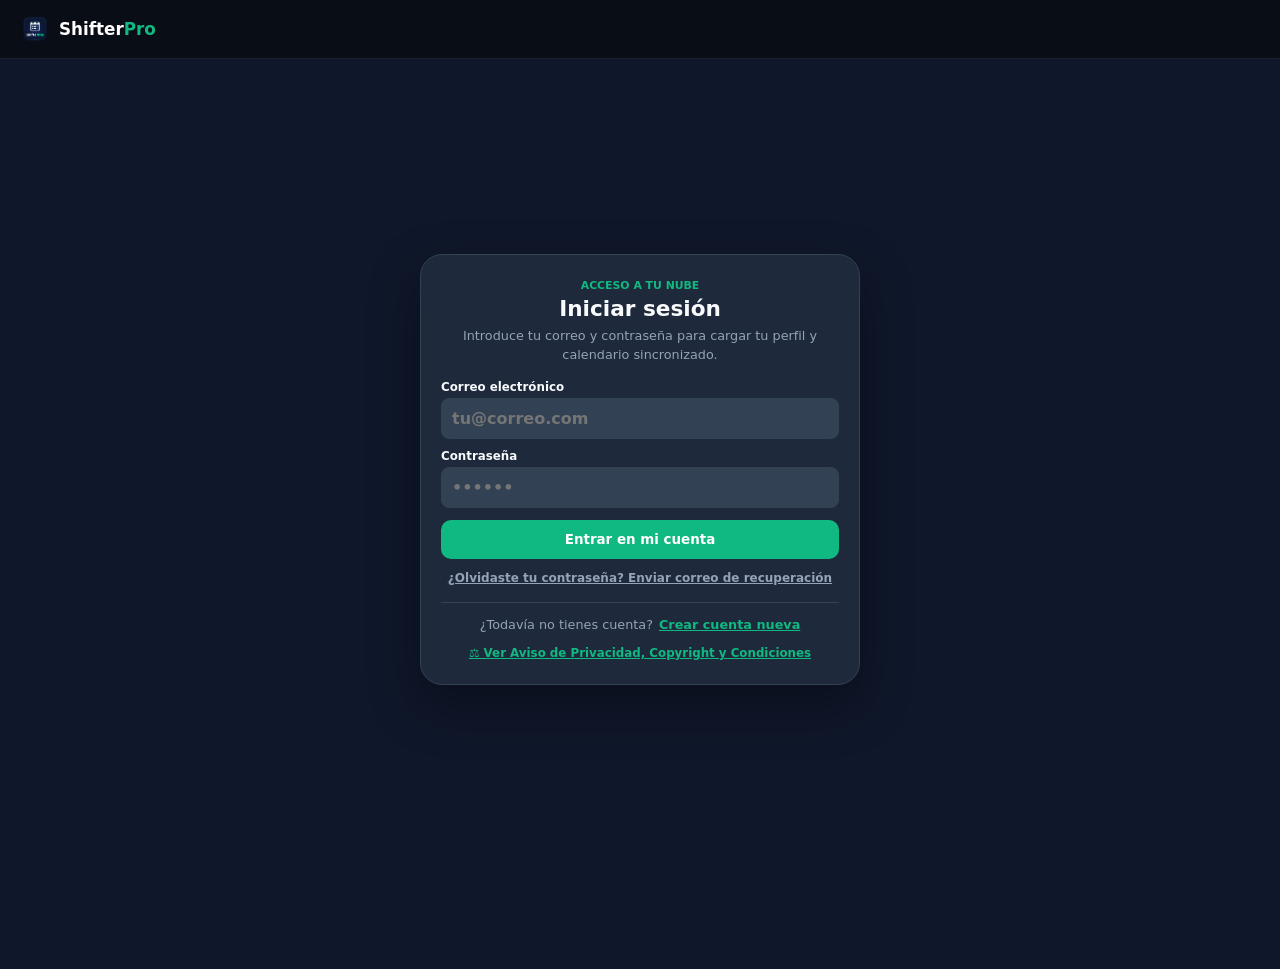
==== index.html @ 01f77bda "feat: login obligatorio al entrar a la app, modal y pagina de Aviso Legal, Privacidad, Copyright y C" ====
<!DOCTYPE html>
<html lang="es" data-theme="dark">
<head>
    <meta charset="UTF-8">
    <meta name="viewport" content="width=device-width, initial-scale=1.0, maximum-scale=1.0, user-scalable=no, viewport-fit=cover">
    <meta name="apple-mobile-web-app-capable" content="yes">
    <meta name="apple-mobile-web-app-status-bar-style" content="black-translucent">
    <meta name="apple-mobile-web-app-title" content="ShifterPro">
    <title>ShifterPro</title>
    <link rel="icon" type="image/png" href="icono.png?v=1">
    <link rel="apple-touch-icon" href="icono.png?v=1">
    <link rel="stylesheet" href="styles.css?v=35">
</head>
<body>
    <div class="app">
        <!-- CABECERA LIMPIA: SOLO MODO OSCURO Y REGISTRO / PERFIL -->
        <header class="header">
            <div class="header__top">
                <div class="header__brand">
                    <img src="icono.png" alt="ShifterPro" style="width: 34px; height: 34px; border-radius: 9px; object-fit: cover;">
                    <h1 class="header__title">Shifter<span class="brand-pro">Pro</span></h1>
                </div>

                <div class="header__actions">
                    <button type="button" id="btnOpenSettings" class="icon-btn" title="Ajustes de módulos (Flo, Gym...)">
                        <svg width="17" height="17" viewBox="0 0 24 24" fill="none" stroke="currentColor" stroke-width="2.2" stroke-linecap="round" stroke-linejoin="round">
                            <circle cx="12" cy="12" r="3"></circle>
                            <path d="M19.4 15a1.65 1.65 0 0 0 .33 1.82l.06.06a2 2 0 0 1 0 2.83 2 2 0 0 1-2.83 0l-.06-.06a1.65 1.65 0 0 0-1.82-.33 1.65 1.65 0 0 0-1 1.51V21a2 2 0 0 1-2 2 2 2 0 0 1-2-2v-.09A1.65 1.65 0 0 0 9 19.4a1.65 1.65 0 0 0-1.82.33l-.06.06a2 2 0 0 1-2.83 0 2 2 0 0 1 0-2.83l.06-.06a1.65 1.65 0 0 0 .33-1.82 1.65 1.65 0 0 0-1.51-1H3a2 2 0 0 1-2-2 2 2 0 0 1 2-2h.09A1.65 1.65 0 0 0 4.6 9a1.65 1.65 0 0 0-.33-1.82l-.06-.06a2 2 0 0 1 0-2.83 2 2 0 0 1 2.83 0l.06.06a1.65 1.65 0 0 0 1.82.33H9a1.65 1.65 0 0 0 1-1.51V3a2 2 0 0 1 2-2 2 2 0 0 1 2 2v.09a1.65 1.65 0 0 0 1 1.51 1.65 1.65 0 0 0 1.82-.33l.06-.06a2 2 0 0 1 2.83 0 2 2 0 0 1 0 2.83l-.06.06a1.65 1.65 0 0 0-.33 1.82V9a1.65 1.65 0 0 0 1.51 1H21a2 2 0 0 1 2 2 2 2 0 0 1-2 2h-.09a1.65 1.65 0 0 0-1.51 1z"></path>
                        </svg>
                    </button>

                    <button type="button" id="btnThemeToggle" class="icon-btn" title="Cambiar tema claro/oscuro">
                        <svg id="iconMoon" width="17" height="17" viewBox="0 0 24 24" fill="none" stroke="currentColor" stroke-width="2.2" stroke-linecap="round" stroke-linejoin="round">
                            <path d="M21 12.79A9 9 0 1 1 11.21 3 7 7 0 0 0 21 12.79z"></path>
                        </svg>
                        <svg id="iconSun" width="17" height="17" viewBox="0 0 24 24" fill="none" stroke="currentColor" stroke-width="2.2" stroke-linecap="round" stroke-linejoin="round" style="display:none;">
                            <circle cx="12" cy="12" r="5"></circle>
                            <line x1="12" y1="1" x2="12" y2="3"></line>
                            <line x1="12" y1="21" x2="12" y2="23"></line>
                            <line x1="4.22" y1="4.22" x2="5.64" y2="5.64"></line>
                            <line x1="18.36" y1="18.36" x2="19.78" y2="19.78"></line>
                            <line x1="1" y1="12" x2="3" y2="12"></line>
                            <line x1="21" y1="12" x2="23" y2="12"></line>
                            <line x1="4.22" y1="19.78" x2="5.64" y2="18.36"></line>
                            <line x1="18.36" y1="5.64" x2="19.78" y2="4.22"></line>
                        </svg>
                    </button>

                    <button type="button" id="btnAuthAccount" class="header-auth-btn" title="Registrarse o ver perfil">
                        <img id="headerUserAvatar" class="header-auth-btn__avatar" src="" alt="Avatar" style="display:none;">
                        <svg id="headerUserIcon" width="16" height="16" viewBox="0 0 24 24" fill="none" stroke="currentColor" stroke-width="2.2" stroke-linecap="round" stroke-linejoin="round">
                            <path d="M20 21v-2a4 4 0 0 0-4-4H8a4 4 0 0 0-4 4v2"></path>
                            <circle cx="12" cy="7" r="4"></circle>
                        </svg>
                        <span id="headerAuthLabel" class="header-auth-btn__label">Registrarse</span>
                        <span id="cloudStatusDot" class="cloud-dot"></span>
                    </button>
                </div>
            </div>

            <div id="tomorrowBanner" class="tomorrow-banner">
                <span>Mañana sin turno ni alarma programada</span>
            </div>
        </header>

        <!-- SELECTOR DE MES -->
        <div class="month-bar">
            <button type="button" id="btnPrevMonth" class="month-bar__arrow" aria-label="Mes anterior">
                <svg width="18" height="18" viewBox="0 0 24 24" fill="none" stroke="currentColor" stroke-width="2.4" stroke-linecap="round" stroke-linejoin="round">
                    <polyline points="15 18 9 12 15 6"></polyline>
                </svg>
            </button>
            <h2 id="currentMonthLabel" class="month-bar__title">NOVIEMBRE 2026</h2>
            <button type="button" id="btnNextMonth" class="month-bar__arrow" aria-label="Mes siguiente">
                <svg width="18" height="18" viewBox="0 0 24 24" fill="none" stroke="currentColor" stroke-width="2.4" stroke-linecap="round" stroke-linejoin="round">
                    <polyline points="9 18 15 12 9 6"></polyline>
                </svg>
            </button>
            <button type="button" id="btnTodayMonth" class="btn btn--sm btn--outline month-today-btn">Hoy</button>
        </div>

        <!-- VISTA 1: CALENDARIO MEJORADO -->
        <main id="calendarView" class="view view--active">
            <!-- Barra de Resumen Rápido del Mes y Vacaciones -->
            <div class="cal-summary-strip">
                <div class="cal-summary-pill">
                    <span class="cal-summary-pill__lbl">Trabajados</span>
                    <strong id="calSumDays" class="cal-summary-pill__val">0 d</strong>
                </div>
                <div class="cal-summary-pill">
                    <span class="cal-summary-pill__lbl">Horas mes</span>
                    <strong id="calSumHours" class="cal-summary-pill__val">0 h</strong>
                </div>
                <div class="cal-summary-pill" id="calSumGymPill">
                    <span class="cal-summary-pill__lbl">Gym mes</span>
                    <strong id="calSumGym" class="cal-summary-pill__val">0</strong>
                </div>
                <div class="cal-summary-pill cal-summary-pill--vac">
                    <span class="cal-summary-pill__lbl">Vacaciones</span>
                    <strong id="calSumVacations" class="cal-summary-pill__val">30 disp.</strong>
                </div>
            </div>

            <!-- Barra de herramientas del calendario: Filtros + Modo Selección Múltiple -->
            <div class="cal-toolbar">
                <div class="cal-filters-bar" id="calendarFilterPills">
                    <button type="button" class="task-pill-btn task-pill-btn--active" data-cal-filter="ALL">Todos</button>
                    <button type="button" class="task-pill-btn" data-cal-filter="WORK">Trabajo</button>
                    <button type="button" class="task-pill-btn" data-cal-filter="GYM">Gym</button>
                    <button type="button" class="task-pill-btn" data-cal-filter="NOTES">Notas</button>
                </div>
                <button type="button" id="btnToggleBatchMode" class="btn-batch-mode" title="Seleccionar varios días para crear o borrar turnos">
                    <svg width="14" height="14" viewBox="0 0 24 24" fill="none" stroke="currentColor" stroke-width="2.3" stroke-linecap="round" stroke-linejoin="round">
                        <polyline points="9 11 12 14 22 4"></polyline>
                        <path d="M21 12v7a2 2 0 0 1-2 2H5a2 2 0 0 1-2-2V5a2 2 0 0 1 2-2h11"></path>
                    </svg>
                    <span>Seleccionar varios</span>
                </button>
            </div>

            <!-- PANEL DE EDICIÓN MÚLTIPLE (SELECCIONAR VARIOS DÍAS) -->
            <div id="batchPanel" class="batch-panel" style="display:none;">
                <div class="batch-panel__top">
                    <div class="batch-panel__status">
                        <span class="batch-panel__icon">👆</span>
                        <div>
                            <strong class="batch-panel__title">Modo Selección Múltiple</strong>
                            <p class="batch-panel__hint">Toca las casillas que quieras para editarlas juntas</p>
                        </div>
                    </div>
                    <button type="button" id="btnCloseBatchMode" class="btn btn--sm btn--outline batch-panel__exit-btn">
                        ✕ Salir
                    </button>
                </div>

                <!-- Barra de selección rápida y contador -->
                <div class="batch-panel__selection-bar">
                    <div class="batch-counter-box">
                        <span id="batchCountBadge" class="batch-counter-badge">0</span>
                        <span>días seleccionados</span>
                    </div>
                    <div class="batch-quick-picks">
                        <button type="button" id="btnBatchSelectAllMonth" class="batch-quick-btn">Todo el mes</button>
                        <button type="button" id="btnBatchSelectWorkdays" class="batch-quick-btn">Lun a Vie</button>
                        <button type="button" id="btnBatchClearSelection" class="batch-quick-btn batch-quick-btn--warn">Deseleccionar</button>
                    </div>
                </div>

                <!-- Acciones masivas -->
                <div class="batch-actions-card">
                    <!-- 1. Asignar turno -->
                    <div class="batch-action-section">
                        <span class="batch-section-lbl">✨ Asignar turno a los días seleccionados:</span>
                        <div id="batchShiftButtons" class="batch-shifts-grid"></div>
                    </div>

                    <!-- 2. Borrar turnos -->
                    <div class="batch-action-section" style="margin-top:10px; padding-top:8px; border-top:1px dashed var(--border-color);">
                        <div class="batch-delete-row">
                            <div>
                                <span class="batch-section-lbl" style="color:#ef4444; margin-bottom:2px;">🗑️ Vaciar / Borrar días:</span>
                                <small style="color:var(--text-secondary); font-size:0.72rem;">Elimina los turnos de todos los días marcados</small>
                            </div>
                            <button type="button" id="btnBatchDeleteShifts" class="btn btn--sm btn--danger">
                                Borrar seleccionados
                            </button>
                        </div>
                    </div>
                </div>
            </div>

            <div class="calendar-layout">
                <div class="calendar-layout__main">
                    <div class="calendar__weekdays">
                        <span>LUN</span><span>MAR</span><span>MIÉ</span><span>JUE</span><span>VIE</span><span>SÁB</span><span>DOM</span>
                    </div>
                    <div id="calendarGrid" class="calendar__grid"></div>
                    <p class="helper-hint">Toca cualquier casilla para configurar turno, entreno, nota o alarma.</p>
                </div>

                <!-- Agenda Próximos 7 Días -->
                <aside class="upcoming-card">
                    <div class="upcoming-card__header">
                        <h3 class="upcoming-card__title">Próximos 7 días</h3>
                        <span class="size-badge">Agenda rápida</span>
                    </div>
                    <div id="upcomingWeekList" class="upcoming-list"></div>
                </aside>
            </div>
        </main>

        <!-- VISTA 2: MI CAJA + GANANCIAS -->
        <section id="walletView" class="view">
            <div class="panel-card">
                <div class="panel-card__header" style="margin-bottom: 8px;">
                    <div>
                        <h3 class="panel-card__title">Finanzas</h3>
                        <p class="panel-card__desc">Control de saldo, nómina, hucha y deudas</p>
                    </div>
                </div>

                <div class="debt-tabs" style="margin-bottom: 10px;">
                    <button type="button" id="walletSubTabCaja" class="debt-tab-btn debt-tab-btn--active">Mi Caja</button>
                    <button type="button" id="walletSubTabGanancias" class="debt-tab-btn">Ganancias</button>
                </div>

                <div class="pin-security-bar">
                    <span id="pinStatusText">Sin PIN</span>
                    <div class="pin-security-bar__btns">
                        <button type="button" id="btnConfigPin" class="btn btn--sm btn--outline">Activar PIN</button>
                        <button type="button" id="btnLockNow" class="btn btn--sm btn--danger" style="display:none;">Bloquear</button>
                    </div>
                </div>

                <!-- SUB-APARTADO A: MI CAJA -->
                <div id="walletSubPanelCaja">
                    <div class="wallet-balance-card">
                        <span class="wallet-balance-card__label">SALDO DISPONIBLE EN MI CAJA</span>
                        <strong id="walletCurrentBalance" class="wallet-balance-card__amount">0.00 €</strong>
                        <div class="wallet-balance-card__row">
                            <span class="wallet-pill wallet-pill--in">Ingresos: <b id="walletTotalIn">0.00 €</b></span>
                            <span class="wallet-pill wallet-pill--out">Gastos: <b id="walletTotalOut">0.00 €</b></span>
                        </div>
                    </div>

                    <div class="calc-box__row">
                        <div class="calc-box__field">
                            <label>Cantidad (€)</label>
                            <input type="number" id="walletAmountInput" step="0.5" min="0" placeholder="0.00">
                        </div>
                        <div class="calc-box__field">
                            <label>Categoría</label>
                            <select id="walletCategorySelect" class="form-select">
                                <option value="General">General</option>
                                <option value="Gym / Suplementos">Gym / Suplementos</option>
                                <option value="Comida / Ocio">Comida / Ocio</option>
                                <option value="Hogar / Facturas">Hogar / Facturas</option>
                                <option value="Transporte">Transporte</option>
                                <option value="Otros">Otros</option>
                            </select>
                        </div>
                    </div>

                    <div class="calc-box__field" style="margin-top: 8px;">
                        <input type="text" id="walletConceptInput" placeholder="Concepto (Ej: Compra, Gasolina, Cena...)">
                    </div>

                    <div class="wallet-actions">
                        <button type="button" id="btnWalletAdd" class="btn btn--wallet-in">+ Ingresar</button>
                        <button type="button" id="btnWalletWithdraw" class="btn btn--wallet-out">- Retirar</button>
                    </div>

                    <button type="button" id="btnSyncMonthToWallet" class="btn btn--outline wallet-sync-btn">
                        Ingresar sueldo neto + bote de este mes a Mi Caja
                    </button>

                    <!-- Hucha de Ahorro -->
                    <div class="sub-box">
                        <div class="sub-box__header">
                            <span class="sub-box__title">Hucha de Ahorro</span>
                            <span id="piggyPercentBadge" class="goal-percent-badge">0%</span>
                        </div>
                        <div class="calc-box__row">
                            <div class="calc-box__field">
                                <label>Nombre de la meta:</label>
                                <input type="text" id="piggyTitleInput" placeholder="Ahorro / Viaje">
                            </div>
                            <div class="calc-box__field">
                                <label>Objetivo (€):</label>
                                <input type="number" id="piggyGoalInput" step="10" min="0" placeholder="600">
                            </div>
                        </div>
                        <div class="piggy-status-row">
                            <span>Ahorrado en hucha:</span>
                            <strong id="piggySavedAmount">0.00 €</strong>
                        </div>
                        <div class="goal-progress">
                            <div id="piggyProgressBar" class="goal-progress__bar" style="width: 0%;"></div>
                        </div>
                        <div class="piggy-controls">
                            <input type="number" id="piggyTransferInput" step="5" min="0" placeholder="Cantidad €">
                            <button type="button" id="btnPiggyDeposit" class="btn btn--sm btn--primary">Meter</button>
                            <button type="button" id="btnPiggyWithdraw" class="btn btn--sm btn--outline">Sacar</button>
                        </div>
                    </div>

                    <!-- Gastos Fijos Mensuales -->
                    <div class="sub-box">
                        <div class="sub-box__header">
                            <span class="sub-box__title">Gastos Fijos Mensuales</span>
                            <strong id="fixedExpensesTotalLabel" style="font-size: 0.82rem; color: var(--danger);">0.00 €/mes</strong>
                        </div>
                        <div class="piggy-controls" style="margin-top:0;">
                            <input type="text" id="fixedExpenseName" placeholder="Ej: Cuota Gym, Móvil...">
                            <input type="number" id="fixedExpenseAmount" step="1" min="0" placeholder="€" style="max-width: 82px;">
                            <button type="button" id="btnAddFixedExpense" class="btn btn--sm btn--primary">+</button>
                        </div>
                        <ul id="fixedExpensesList" class="worked-list" style="max-height: 130px; margin-top: 8px;"></ul>
                        <button type="button" id="btnApplyFixedExpenses" class="btn btn--danger" style="width:100%; margin-top:8px; font-size:0.76rem;">
                            Descontar todos los gastos fijos ahora
                        </button>
                    </div>

                    <!-- Deudas Pendientes -->
                    <div class="sub-box">
                        <div class="sub-box__header">
                            <span class="sub-box__title">Deudas Pendientes</span>
                            <strong id="debtsTotalLabel" style="font-size: 0.82rem; color: var(--danger);">Debo: 0.00 €</strong>
                        </div>

                        <div class="debt-tabs">
                            <button type="button" id="debtTabOwe" class="debt-tab-btn debt-tab-btn--active">Debo dinero</button>
                            <button type="button" id="debtTabOwed" class="debt-tab-btn">Me deben</button>
                        </div>

                        <div class="calc-box__row" style="margin-top: 8px;">
                            <div class="calc-box__field">
                                <input type="text" id="debtPersonInput" placeholder="Persona (Ej: Carlos)">
                            </div>
                            <div class="calc-box__field">
                                <input type="text" id="debtConceptInput" placeholder="Concepto (Ej: Cena)">
                            </div>
                        </div>

                        <div class="piggy-controls">
                            <input type="number" id="debtAmountInput" step="0.5" min="0" placeholder="Cantidad €">
                            <button type="button" id="btnAddDebt" class="btn btn--sm btn--primary">+ Apuntar</button>
                        </div>

                        <ul id="debtsList" class="worked-list" style="max-height: 150px; margin-top: 8px;"></ul>

                        <div class="debt-free-bar">
                            <span>Saldo real libre tras deudas:</span>
                            <strong id="debtFreeBalanceValue">0.00 €</strong>
                        </div>
                    </div>

                    <div class="wallet-history-header">
                        <h4 class="panel-card__subtitle" style="margin:0;">Historial de movimientos</h4>
                        <button type="button" id="btnClearWallet" class="wallet-clear-link">Limpiar historial</button>
                    </div>
                    <ul id="walletMovementsList" class="worked-list"></ul>
                </div>

                <!-- SUB-APARTADO B: GANANCIAS -->
                <div id="walletSubPanelGanancias" style="display:none;">
                    <div class="goal-card">
                        <div class="goal-card__top">
                            <div>
                                <label class="goal-card__label">Meta mensual (€)</label>
                                <input type="number" id="monthlyGoalInput" class="goal-card__input" step="50" min="0">
                            </div>
                            <div class="goal-card__badge-box">
                                <span id="goalPercentBadge" class="goal-percent-badge">0%</span>
                                <span id="goalRemainingText" class="goal-card__remaining">Faltan 0.00 €</span>
                            </div>
                        </div>
                        <div class="goal-progress">
                            <div id="goalProgressBar" class="goal-progress__bar" style="width: 0%;"></div>
                        </div>
                        <div id="prevMonthComparison" class="goal-card__compare">Mes anterior: 0.00 € registrados</div>
                    </div>

                    <!-- TARJETA 1: CONFIGURACIÓN DE TARIFAS Y HORAS DEL MES -->
                    <div class="sub-box rate-calculator-box" style="margin-top:12px;">
                        <div class="sub-box__header" style="margin-bottom:8px;">
                            <span class="sub-box__title">⚙️ Tarifas y Horas del Mes</span>
                        </div>

                        <div class="stats-grid">
                            <div class="stat-pill">
                                <span class="stat-pill__label">Días trab.</span>
                                <strong id="statDaysWorked" class="stat-pill__value">0</strong>
                            </div>
                            <div class="stat-pill">
                                <span class="stat-pill__label">Horas base</span>
                                <strong id="statNormalHours" class="stat-pill__value">0 h</strong>
                            </div>
                            <div class="stat-pill">
                                <span class="stat-pill__label">Horas extra</span>
                                <strong id="statExtraHours" class="stat-pill__value">0 h</strong>
                            </div>
                        </div>

                        <div class="calc-box__row" style="margin-top:10px;">
                            <div class="calc-box__field">
                                <label>Horas base mes</label>
                                <input type="number" id="calcTotalHoursInput" step="0.5" min="0">
                            </div>
                            <div class="calc-box__field">
                                <label>Tarifa base (€/h)</label>
                                <input type="number" id="hourlyRateInput" step="0.5" min="0">
                            </div>
                        </div>

                        <div class="calc-box__row" style="margin-top: 8px;">
                            <div class="calc-box__field">
                                <label>Tarifa extra (€/h)</label>
                                <input type="number" id="extraRateInput" step="0.5" min="0">
                            </div>
                            <div class="calc-box__field">
                                <label>Retención / IRPF (%)</label>
                                <input type="number" id="retentionPercentInput" step="0.5" min="0" max="60">
                            </div>
                        </div>

                        <!-- BOTÓN ARRIBA PARA APLICAR EL CAMBIO A TODAS LAS JORNADAS -->
                        <button type="button" id="btnApplyRates" class="btn btn--primary" style="width:100%; margin-top:12px; font-weight:800; font-size:0.92rem; padding:11px; display:flex; align-items:center; justify-content:center; gap:8px;">
                            <svg width="16" height="16" viewBox="0 0 24 24" fill="none" stroke="currentColor" stroke-width="2.3">
                                <polyline points="20 6 9 17 4 12"></polyline>
                            </svg>
                            <span>Aplicar tarifas a todas las jornadas</span>
                        </button>
                    </div>

                    <!-- TARJETA 2 (APARTADO EN DIFERENTE DIV): RESUMEN DE LO GANADO Y DESGLOSE -->
                    <div class="sub-box earnings-summary-box" style="margin-top:14px;">
                        <div class="sub-box__header" style="margin-bottom:10px;">
                            <span class="sub-box__title">💰 Nómina y Ganancias Calculadas</span>
                        </div>

                        <div class="payroll-breakdown">
                            <div class="payroll-row">
                                <span>Total Bruto (horas + pluses):</span>
                                <strong id="statGrossMoney">0.00 €</strong>
                            </div>
                            <div class="payroll-row">
                                <span>Sueldo Neto (tras retención):</span>
                                <strong id="statNetMoney">0.00 €</strong>
                            </div>
                            <div class="payroll-row">
                                <span>Bote / Propinas del mes:</span>
                                <strong id="statMonthTips">0.00 €</strong>
                            </div>
                        </div>

                        <div class="earned-banner" style="margin-top:12px;">
                            <div>
                                <span class="earned-banner__label">TOTAL REAL DEL MES</span>
                                <span id="earnedFormulaText" class="earned-banner__sub">0h base + 0h extra</span>
                            </div>
                            <strong id="statTotalMoney" class="earned-banner__total">0.00 €</strong>
                        </div>

                        <div style="margin-top:14px;">
                            <h4 class="panel-card__subtitle" style="margin-bottom:8px;">Desglose por jornadas</h4>
                            <ul id="workedDaysList" class="worked-list"></ul>
                        </div>
                    </div>
                </div>
            </div>
        </section>

        <!-- VISTA 3: GYM -->
        <section id="gymView" class="view">
            <div class="panel-card">
                <div class="panel-card__header">
                    <div>
                        <h3 class="panel-card__title">Entrenamiento y Progreso</h3>
                        <p class="panel-card__desc">Constancia semanal, descansos, peso y marcas</p>
                    </div>
                    <div style="text-align:right;">
                        <label style="font-size:0.68rem; font-weight:800; color:var(--text-secondary); display:block;">Meta/sem</label>
                        <input type="number" id="gymWeeklyGoalInput" min="1" max="7" style="width:56px; text-align:center; padding:5px; border-radius:8px; border:1px solid var(--border-color); background:var(--bg-subtle); color:var(--text-primary); font-weight:800;">
                    </div>
                </div>

                <div class="goal-card">
                    <div class="goal-card__top" style="margin-bottom:6px;">
                        <strong id="gymWeekCountText" style="font-size:0.86rem;">0 / 4 esta semana</strong>
                        <span id="gymMonthCountText" style="font-size:0.75rem; color:var(--text-secondary); font-weight:700;">0 entrenos este mes</span>
                    </div>
                    <div class="goal-progress">
                        <div id="gymWeekProgressBar" class="goal-progress__bar" style="width:0%;"></div>
                    </div>
                    <div class="gym-mini-metrics">
                        <span>Creatina este mes: <strong id="gymCreatineMonthText">0 días</strong></span>
                        <span>Gasto fitness: <strong id="gymFitnessSpendText">0.00 €</strong></span>
                    </div>
                </div>

                <div class="sub-box timer-box">
                    <div class="sub-box__header" style="margin-bottom:4px;">
                        <span class="sub-box__title">Temporizador de Descanso</span>
                        <span id="timerStatusBadge" class="size-badge">Listo</span>
                    </div>
                    <div id="timerDisplay" class="timer-display">01:30</div>
                    <div class="timer-buttons">
                        <button type="button" class="btn btn--sm btn--outline timer-preset-btn" data-seconds="60">1:00</button>
                        <button type="button" class="btn btn--sm btn--outline timer-preset-btn" data-seconds="90">1:30</button>
                        <button type="button" class="btn btn--sm btn--outline timer-preset-btn" data-seconds="120">2:00</button>
                        <button type="button" id="btnTimerStop" class="btn btn--sm btn--danger">Parar</button>
                    </div>
                </div>

                <div class="sub-box">
                    <div class="sub-box__header">
                        <span class="sub-box__title">Peso Corporal (kg)</span>
                        <span id="weightDiffStat" style="font-size:0.75rem; font-weight:800; color:var(--accent);">Sin registros</span>
                    </div>
                    <div class="piggy-controls" style="margin-top:0;">
                        <input type="number" id="bodyWeightInput" step="0.1" min="20" max="250" placeholder="Ej: 76.5">
                        <button type="button" id="btnLogWeight" class="btn btn--sm btn--primary">Anotar</button>
                    </div>
                    <ul id="weightHistoryList" class="worked-list" style="max-height:110px; margin-top:8px;"></ul>
                </div>

                <div class="sub-box">
                    <div class="sub-box__header">
                        <span class="sub-box__title">Cargas por Ejercicio</span>
                    </div>
                    <div class="piggy-controls" style="margin-top:0; margin-bottom:10px;">
                        <input type="text" id="newExerciseName" placeholder="Ej: Press Inclinado...">
                        <input type="number" id="newExerciseWeight" step="2.5" min="0" placeholder="kg" style="max-width:74px;">
                        <button type="button" id="btnAddExercise" class="btn btn--sm btn--primary">+</button>
                    </div>
                    <div id="exercisesList" class="exercises-list"></div>
                </div>
            </div>
        </section>

        <!-- VISTA 4: TAREAS, NOTAS PRO Y HERRAMIENTAS DE DATOS -->
        <section id="tasksView" class="view">
            <div class="tasks-pro-grid">
                <!-- Columna 1: Tareas -->
                <div class="panel-card">
                    <div class="panel-card__header" style="margin-bottom:8px;">
                        <div>
                            <h3 class="panel-card__title">Tareas y Recordatorios</h3>
                            <p class="panel-card__desc">Organiza tus pendientes y pásalos al calendario</p>
                        </div>
                        <span id="tasksProgressBadge" class="goal-percent-badge">0 / 0</span>
                    </div>

                    <div class="goal-progress" style="margin-bottom:12px;">
                        <div id="tasksProgressBar" class="goal-progress__bar" style="width:0%;"></div>
                    </div>

                    <div class="piggy-controls" style="margin-top:0;">
                        <input type="text" id="taskTextInput" placeholder="Nueva tarea (Ej: Pedir día libre...)">
                        <button type="button" id="btnTaskUrgentToggle" class="task-urgent-toggle" title="Marcar urgente">!</button>
                        <button type="button" id="btnAddTask" class="btn btn--sm btn--primary">+</button>
                    </div>

                    <div class="task-filters-row">
                        <select id="taskCategorySelect" class="form-select" style="max-width:122px; height:34px; font-size:0.76rem !important; padding:4px 26px 4px 8px;">
                            <option value="Personal">Personal</option>
                            <option value="Trabajo">Trabajo</option>
                            <option value="Gym">Gym</option>
                            <option value="Compras">Compras</option>
                        </select>
                        <div class="task-filter-pills" id="taskFilterPills">
                            <button type="button" class="task-pill-btn task-pill-btn--active" data-filter="ALL">Todas</button>
                            <button type="button" class="task-pill-btn" data-filter="Trabajo">Trabajo</button>
                            <button type="button" class="task-pill-btn" data-filter="Gym">Gym</button>
                            <button type="button" class="task-pill-btn" data-filter="Personal">Personal</button>
                        </div>
                    </div>

                    <div class="wallet-history-header" style="margin-top:14px;">
                        <h4 class="panel-card__subtitle" style="margin:0;">Pendientes (<span id="tasksPendingCount">0</span>)</h4>
                    </div>
                    <ul id="tasksPendingList" class="tasks-list"></ul>

                    <div class="wallet-history-header" style="margin-top:14px;">
                        <h4 class="panel-card__subtitle" style="margin:0;">Completadas (<span id="tasksCompletedCount">0</span>)</h4>
                        <button type="button" id="btnClearCompletedTasks" class="wallet-clear-link">Limpiar hechas</button>
                    </div>
                    <ul id="tasksCompletedList" class="tasks-list tasks-list--completed"></ul>
                </div>

                <!-- Columna 2: Tablón de Notas Pro + Herramientas -->
                <div class="tasks-pro-side">
                    <div class="panel-card">
                        <div class="panel-card__header" style="margin-bottom:10px;">
                            <div>
                                <h3 class="panel-card__title">Bloc de Notas Pro</h3>
                                <p class="panel-card__desc">Tarjetas fijadas, códigos, rutinas y apuntes</p>
                            </div>
                            <span id="notesCountBadge" class="size-badge">0 notas</span>
                        </div>

                        <div class="note-composer">
                            <input type="text" id="noteTitleInput" class="text-input" style="margin-bottom:6px; font-weight:800;" placeholder="Título de la nota (Ej: Códigos taquilla, Rutina...)">
                            <textarea id="noteBodyInput" class="quick-note-area" rows="3" placeholder="Escribe aquí el contenido de la nota..."></textarea>

                            <div class="note-composer__bar">
                                <select id="noteTagSelect" class="form-select" style="max-width:118px; height:34px; font-size:0.75rem !important; padding:4px 26px 4px 8px;">
                                    <option value="General">General</option>
                                    <option value="Trabajo">Trabajo</option>
                                    <option value="Gym">Gym</option>
                                    <option value="Personal">Personal</option>
                                    <option value="Importante">Importante</option>
                                </select>

                                <div class="note-color-dots" id="noteColorDots">
                                    <button type="button" class="note-color-dot note-color-dot--active" data-note-color="emerald" style="background:#10b981;" title="Verde"></button>
                                    <button type="button" class="note-color-dot" data-note-color="amber" style="background:#f59e0b;" title="Ámbar"></button>
                                    <button type="button" class="note-color-dot" data-note-color="blue" style="background:#3b82f6;" title="Azul"></button>
                                    <button type="button" class="note-color-dot" data-note-color="purple" style="background:#8b5cf6;" title="Morado"></button>
                                    <button type="button" class="note-color-dot" data-note-color="rose" style="background:#f43f5e;" title="Rojo"></button>
                                </div>

                                <button type="button" id="btnAddProNote" class="btn btn--sm btn--primary">+ Guardar nota</button>
                            </div>
                        </div>

                        <div style="margin: 12px 0 10px;">
                            <input type="text" id="notesSearchInput" class="text-input" style="margin-bottom:0; height:36px; font-size:0.82rem !important;" placeholder="Buscar en tus notas...">
                        </div>

                        <div id="proNotesGrid" class="pro-notes-grid"></div>
                    </div>

                    <!-- Tarjeta de Copias de Seguridad y Herramientas (antes en la cabecera) -->
                    <div class="panel-card" style="margin-top:14px;">
                        <div class="panel-card__header" style="margin-bottom:10px;">
                            <div>
                                <h3 class="panel-card__title">Copias de Seguridad y Datos</h3>
                                <p class="panel-card__desc">Exporta tus turnos o gestiona respaldos locales</p>
                            </div>
                        </div>

                        <div class="tools-actions-grid">
                            <button type="button" id="btnExportBackup" class="btn btn--sm btn--outline">Descargar copia (.json)</button>
                            <button type="button" id="btnImportBackup" class="btn btn--sm btn--outline">Restaurar copia (.json)</button>
                            <button type="button" id="btnExportICS" class="btn btn--sm btn--outline">Exportar Calendario (.ics)</button>
                            <button type="button" id="btnClearMonth" class="btn btn--sm btn--danger">Vaciar mes actual</button>
                        </div>
                        <input type="file" id="inputImportBackup" accept=".json" style="display:none;">
                    </div>
                </div>
            </div>
        </section>

        <!-- VISTA 5: CONFIGURACIÓN DE TURNOS Y PATRONES -->
        <section id="shiftsView" class="view">
            <div class="panel-card">
                <div class="panel-card__header">
                    <div>
                        <h3 class="panel-card__title">Tipos de Turno</h3>
                        <p class="panel-card__desc">Personaliza colores, horas, tarifas y pluses</p>
                    </div>
                    <button type="button" id="btnNewShift" class="btn btn--sm btn--primary">+ Nuevo</button>
                </div>

                <div id="shiftsConfigList" class="shifts-list"></div>

                <div class="sub-box pattern-builder-box" style="margin-top:16px;">
                    <div class="sub-box__header">
                        <span class="sub-box__title">🔄 Generador de Patrones Rotativos</span>
                    </div>
                    <p class="panel-card__desc" style="margin-bottom:12px;">
                        ¿Tienes turnos repetitivos (ej. Mañanas, Tardes, Noches y Libres)? Define tu ciclo de días y el calendario se rellenará solo automáticamente.
                    </p>

                    <!-- PASO 1 -->
                    <div class="pattern-step">
                        <div class="pattern-step__title">
                            <span class="step-num">1</span>
                            <strong>Elige un patrón popular o añade días a tu ciclo:</strong>
                        </div>

                        <!-- Plantillas rápidas de 1 toque -->
                        <div class="pattern-presets-box">
                            <span class="pattern-presets-lbl">⚡ Plantillas rápidas comunes:</span>
                            <div class="popular-patterns-row">
                                <button type="button" class="popular-pattern-chip" data-pattern-preset="5x2">
                                    <strong>5x2 Estándar</strong>
                                    <small>5 Mañana + 2 Libres</small>
                                </button>
                                <button type="button" class="popular-pattern-chip" data-pattern-preset="6x4">
                                    <strong>6x4 Rotativo</strong>
                                    <small>2M + 2T + 2N + 4L</small>
                                </button>
                                <button type="button" class="popular-pattern-chip" data-pattern-preset="MTNL">
                                    <strong>M - T - N - L</strong>
                                    <small>4 días ciclo continuo</small>
                                </button>
                                <button type="button" class="popular-pattern-chip" data-pattern-preset="4x2">
                                    <strong>4x2 Rotativo</strong>
                                    <small>4 Trabajo + 2 Libres</small>
                                </button>
                                <button type="button" class="popular-pattern-chip" data-pattern-preset="7x7">
                                    <strong>7x7 Noches</strong>
                                    <small>7 Noche + 7 Libres</small>
                                </button>
                            </div>
                        </div>

                        <!-- Botones de turnos individuales -->
                        <div class="pattern-manual-add-box" style="margin-top:10px;">
                            <span class="pattern-presets-lbl">O añade turnos paso a paso:</span>
                            <div id="patternShiftButtons" class="pattern-btns-grid"></div>
                        </div>
                    </div>

                    <!-- PASO 2 -->
                    <div class="pattern-step" style="margin-top:12px;">
                        <div class="pattern-step__title">
                            <span class="step-num">2</span>
                            <strong>Tu secuencia del ciclo (<span id="patternLengthBadge">0</span> días):</strong>
                            <div style="margin-left:auto; display:flex; gap:6px;">
                                <button type="button" id="btnPatternUndo" class="btn btn--sm btn--outline" title="Quitar el último">Deshacer</button>
                                <button type="button" id="btnPatternClear" class="btn btn--sm btn--danger" title="Borrar todo">Limpiar</button>
                            </div>
                        </div>

                        <div class="pattern-timeline-container">
                            <div id="patternSequenceDisplay" class="pattern-timeline-row"></div>
                        </div>
                        <p class="panel-card__desc" style="font-size:0.72rem; margin-top:6px; margin-bottom:0;">
                            💡 <em>Tip: Al terminar el último día, el ciclo vuelve a empezar desde el Día 1 en bucle continuo.</em>
                        </p>
                    </div>

                    <!-- PASO 3 -->
                    <div class="pattern-step" style="margin-top:12px;">
                        <div class="pattern-step__title">
                            <span class="step-num">3</span>
                            <strong>¿Desde qué día y durante cuánto tiempo?</strong>
                        </div>

                        <div class="calc-box__row">
                            <div class="calc-box__field">
                                <label style="display:flex; justify-content:space-between;">
                                    <span>Fecha de inicio</span>
                                    <button type="button" id="btnPatternToday" class="link-btn">Hoy</button>
                                </label>
                                <input type="date" id="patternStartDate">
                            </div>
                            <div class="calc-box__field">
                                <label>Duración a rellenar</label>
                                <select id="patternDurationSelect" class="form-select">
                                    <option value="7">7 días (1 semana)</option>
                                    <option value="14" selected>14 días (2 semanas)</option>
                                    <option value="21">21 días (3 semanas)</option>
                                    <option value="28">28 días (4 semanas)</option>
                                    <option value="30">30 días (1 mes aprox.)</option>
                                    <option value="60">60 días (2 meses)</option>
                                    <option value="90">90 días (3 meses)</option>
                                    <option value="180">180 días (Medio año)</option>
                                    <option value="365">365 días (1 año completo)</option>
                                    <option value="month">Resto del mes actual</option>
                                </select>
                            </div>
                        </div>

                        <!-- Resumen en vivo -->
                        <div id="patternLiveSummary" class="pattern-summary-card" style="margin-top:10px;"></div>

                        <button type="button" id="btnApplyPattern" class="btn btn--primary" style="width:100%; margin-top:12px; font-weight:800; font-size:0.95rem; padding:12px;">
                            🚀 Aplicar ciclo al calendario
                        </button>
                    </div>
                </div>
            </div>
        </section>

        <!-- VISTA 6: CONTROL DE CICLO / SALUD FEMENINA (ESTILO FLO) -->
        <section id="cycleView" class="view">
            <div class="panel-card">
                <div class="panel-card__header">
                    <div>
                        <h3 class="panel-card__title" style="display:flex; align-items:center; gap:8px;">
                            <span>🌸</span> Mi Ciclo (Flo)
                        </h3>
                        <p class="panel-card__desc">Fases del ciclo, síntomas y previsión de coincidencia con turnos</p>
                    </div>
                </div>

                <!-- 1. DIAL PRINCIPAL / FASE ACTUAL -->
                <div id="cycleDialCard" class="cycle-dial-card"></div>

                <!-- 2. ALERTA DE COINCIDENCIAS CON TURNOS LABORALES -->
                <div id="cycleShiftClashCard" style="margin-top:14px;"></div>

                <!-- 3. REGISTRO DIARIO DE SÍNTOMAS Y ESTADO -->
                <div class="sub-box" style="margin-top:14px;">
                    <div class="sub-box__header">
                        <span class="sub-box__title">Registro de Hoy y Síntomas</span>
                    </div>
                    <div id="cycleSymptomsBox"></div>
                </div>

                <!-- 4. PREVISIÓN DE LOS PRÓXIMOS 3 CICLOS -->
                <div class="sub-box" style="margin-top:14px;">
                    <div class="sub-box__header">
                        <span class="sub-box__title">Previsión de Próximos Ciclos</span>
                    </div>
                    <div class="cycle-forecast-row" id="cycleForecastRow"></div>
                </div>

                <!-- 5. CONFIGURACIÓN DEL CICLO -->
                <div class="sub-box" style="margin-top:14px;">
                    <div class="sub-box__header">
                        <span class="sub-box__title">Configuración de tu Ciclo</span>
                    </div>
                    <div class="calc-box__row" style="margin-top:10px;">
                        <div class="calc-box__field">
                            <label>Duración media del ciclo (días)</label>
                            <input type="number" id="cfgCycleLength" min="20" max="45" value="28">
                        </div>
                        <div class="calc-box__field">
                            <label>Duración de la regla (días)</label>
                            <input type="number" id="cfgPeriodLength" min="2" max="10" value="5">
                        </div>
                    </div>
                    <div class="calc-box__field" style="margin-top:10px;">
                        <label>Fecha de la última menstruación:</label>
                        <input type="date" id="cfgLastPeriodDate">
                    </div>
                    <div style="margin-top:12px; display:flex; flex-direction:column; gap:8px;">
                        <label class="checkbox-row">
                            <input type="checkbox" id="cfgShowCycleCalendar" checked>
                            <span>Mostrar marcas del periodo en el Calendario de Turnos</span>
                        </label>
                        <label class="checkbox-row">
                            <input type="checkbox" id="cfgDiscreetCycle">
                            <span>Modo discreto en el trabajo (usar flor 🌸 en lugar de gota 🩸)</span>
                        </label>
                    </div>
                </div>
            </div>
        </section>

        <!-- BARRA INFERIOR FLOTANTE (MÓVIL) / MENÚ LATERAL (PC) -->
        <nav class="bottom-nav">
            <button type="button" class="bottom-nav__item bottom-nav__item--active" data-tab="calendarView">
                <div class="bottom-nav__icon-box">
                    <svg width="18" height="18" viewBox="0 0 24 24" fill="none" stroke="currentColor" stroke-width="2.1" stroke-linecap="round" stroke-linejoin="round">
                        <rect x="3" y="4" width="18" height="18" rx="3"></rect>
                        <line x1="16" y1="2" x2="16" y2="6"></line>
                        <line x1="8" y1="2" x2="8" y2="6"></line>
                        <line x1="3" y1="10" x2="21" y2="10"></line>
                    </svg>
                </div>
                <span class="bottom-nav__label">Calendario</span>
            </button>

            <button type="button" class="bottom-nav__item" data-tab="walletView">
                <div class="bottom-nav__icon-box">
                    <svg width="18" height="18" viewBox="0 0 24 24" fill="none" stroke="currentColor" stroke-width="2.1" stroke-linecap="round" stroke-linejoin="round">
                        <rect x="2" y="5" width="20" height="14" rx="3"></rect>
                        <line x1="2" y1="10" x2="22" y2="10"></line>
                    </svg>
                </div>
                <span class="bottom-nav__label">Mi Caja</span>
            </button>

            <button type="button" class="bottom-nav__item" data-tab="gymView">
                <div class="bottom-nav__icon-box">
                    <svg width="18" height="18" viewBox="0 0 24 24" fill="none" stroke="currentColor" stroke-width="2.1" stroke-linecap="round" stroke-linejoin="round">
                        <path d="M6.5 6.5h11"></path>
                        <path d="M6.5 17.5h11"></path>
                        <rect x="3" y="8" width="3" height="8" rx="1"></rect>
                        <rect x="18" y="8" width="3" height="8" rx="1"></rect>
                        <line x1="6" y1="12" x2="18" y2="12"></line>
                    </svg>
                </div>
                <span class="bottom-nav__label">Gym</span>
            </button>

            <button type="button" class="bottom-nav__item" data-tab="cycleView">
                <div class="bottom-nav__icon-box">
                    <svg width="18" height="18" viewBox="0 0 24 24" fill="none" stroke="currentColor" stroke-width="2.1" stroke-linecap="round" stroke-linejoin="round">
                        <path d="M12 21.35l-1.45-1.32C5.4 15.36 2 12.28 2 8.5 2 5.42 4.42 3 7.5 3c1.74 0 3.41.81 4.5 2.09C13.09 3.81 14.76 3 16.5 3 19.58 3 22 5.42 22 8.5c0 3.78-3.4 6.86-8.55 11.54L12 21.35z"></path>
                    </svg>
                </div>
                <span class="bottom-nav__label">Ciclo</span>
            </button>

            <button type="button" class="bottom-nav__item" data-tab="tasksView">
                <div class="bottom-nav__icon-box">
                    <svg width="18" height="18" viewBox="0 0 24 24" fill="none" stroke="currentColor" stroke-width="2.1" stroke-linecap="round" stroke-linejoin="round">
                        <polyline points="9 11 12 14 22 4"></polyline>
                        <path d="M21 12v7a2 2 0 0 1-2 2H5a2 2 0 0 1-2-2V5a2 2 0 0 1 2-2h11"></path>
                    </svg>
                </div>
                <span class="bottom-nav__label">Tareas</span>
            </button>

            <button type="button" class="bottom-nav__item" data-tab="shiftsView">
                <div class="bottom-nav__icon-box">
                    <svg width="18" height="18" viewBox="0 0 24 24" fill="none" stroke="currentColor" stroke-width="2.1" stroke-linecap="round" stroke-linejoin="round">
                        <circle cx="12" cy="12" r="10"></circle>
                        <polyline points="12 6 12 12 16 14"></polyline>
                    </svg>
                </div>
                <span class="bottom-nav__label">Turnos</span>
            </button>
        </nav>
    </div>

    <!-- PANTALLA COMPLETA EXCLUSIVA: REGISTRO, INICIO DE SESIÓN Y PERFIL DE USUARIO -->
    <div id="authFullScreen" class="auth-fullscreen">
        <div class="auth-fullscreen__topbar">
            <div class="header__brand">
                <img src="icono.png" alt="ShifterPro" style="width: 30px; height: 30px; border-radius: 8px; object-fit: cover;">
                <span style="font-weight:800; font-size:1.05rem;">Shifter<span class="brand-pro">Pro</span></span>
            </div>
            <button type="button" id="btnCloseAuthScreen" class="btn btn--sm btn--outline" style="display:none;">← Volver a la app</button>
        </div>

        <div class="auth-fullscreen__body">
            <!-- A. VISTA EXCLUSIVA DE REGISTRO -->
            <div id="registerOnlyView" class="auth-card" style="display:none;">
                <span class="modal__eyebrow" style="text-align:center;">NUEVA CUENTA SHIFTERPRO</span>
                <h2 class="auth-card__title">Crear cuenta</h2>
                <p class="auth-card__desc">Regístrate para sincronizar tus turnos, finanzas, gym y notas entre ordenador y móvil.</p>

                <div class="avatar-picker-row">
                    <div class="avatar-circle-box" id="regAvatarPreviewBox">
                        <img id="regAvatarImg" src="" alt="Foto" style="display:none;">
                        <span id="regAvatarPlaceholder">+ Foto</span>
                    </div>
                    <button type="button" id="btnPickRegAvatar" class="btn btn--sm btn--outline">Subir foto de perfil (opcional)</button>
                    <input type="file" id="inputRegAvatar" accept="image/*" style="display:none;">
                </div>

                <form id="registerForm">
                    <div class="calc-box__row" style="margin-bottom:10px;">
                        <div class="calc-box__field">
                            <label>Nombre o apodo</label>
                            <input type="text" id="regNameInput" required placeholder="Ej: Rafa">
                        </div>
                        <div class="calc-box__field">
                            <label>Puesto / Actividad</label>
                            <input type="text" id="regRoleInput" placeholder="Ej: Hostelería / DAW">
                        </div>
                    </div>

                    <div class="calc-box__field" style="margin-bottom:10px;">
                        <label>Correo electrónico</label>
                        <input type="email" id="regEmailInput" required placeholder="tu@correo.com">
                    </div>

                    <div class="calc-box__row" style="margin-bottom:12px;">
                        <div class="calc-box__field">
                            <label>Contraseña (mín. 6)</label>
                            <input type="password" id="regPasswordInput" required minlength="6" placeholder="••••••">
                        </div>
                        <div class="calc-box__field">
                            <label>Confirmar clave</label>
                            <input type="password" id="regPasswordConfirmInput" required minlength="6" placeholder="••••••">
                        </div>
                    </div>

                    <p style="font-size:0.72rem; color:var(--text-secondary); text-align:center; margin-bottom:10px;">
                        Al registrarte aceptas el <button type="button" class="btn-open-legal-action auth-switch-link" style="font-size:inherit;">Aviso de Privacidad y Condiciones</button>
                    </p>

                    <div id="regErrorMsg" class="auth-error-msg" style="display:none;"></div>

                    <button type="submit" id="btnRegisterSubmit" class="btn btn--primary" style="width:100%; padding:12px;">
                        Registrarse y enviar correo de verificación
                    </button>
                </form>

                <div class="auth-switch-footer">
                    <span>¿Ya tienes una cuenta creada?</span>
                    <button type="button" id="btnGoToLoginView" class="auth-switch-link">Iniciar sesión aquí</button>
                </div>
            </div>

            <!-- B. VISTA EXCLUSIVA DE INICIO DE SESIÓN -->
            <div id="loginOnlyView" class="auth-card" style="display:block;">
                <span class="modal__eyebrow" style="text-align:center;">ACCESO A TU NUBE</span>
                <h2 class="auth-card__title">Iniciar sesión</h2>
                <p class="auth-card__desc">Introduce tu correo y contraseña para cargar tu perfil y calendario sincronizado.</p>

                <form id="loginForm">
                    <div class="calc-box__field" style="margin-bottom:10px;">
                        <label>Correo electrónico</label>
                        <input type="email" id="loginEmailInput" required placeholder="tu@correo.com">
                    </div>

                    <div class="calc-box__field" style="margin-bottom:12px;">
                        <label>Contraseña</label>
                        <input type="password" id="loginPasswordInput" required minlength="6" placeholder="••••••">
                    </div>

                    <div id="loginErrorMsg" class="auth-error-msg" style="display:none;"></div>

                    <button type="submit" id="btnLoginSubmit" class="btn btn--primary" style="width:100%; padding:12px;">
                        Entrar en mi cuenta
                    </button>
                </form>

                <button type="button" id="btnAuthResetPass" class="auth-link-btn">
                    ¿Olvidaste tu contraseña? Enviar correo de recuperación
                </button>

                <div class="auth-switch-footer">
                    <span>¿Todavía no tienes cuenta?</span>
                    <button type="button" id="btnGoToRegisterView" class="auth-switch-link">Crear cuenta nueva</button>
                </div>

                <div style="text-align:center; margin-top:14px; font-size:0.74rem;">
                    <button type="button" class="btn-open-legal-action auth-switch-link" style="font-size:inherit;">
                        ⚖️ Ver Aviso de Privacidad, Copyright y Condiciones
                    </button>
                </div>
            </div>

            <!-- C. VISTA DE CONFIRMACIÓN DE CORREO PENDIENTE -->
            <div id="authVerifyView" class="auth-card" style="display:none;">
                <div class="auth-verify-badge">⏳ Verificación pendiente</div>
                <h2 class="auth-card__title">Confirma tu correo electrónico</h2>
                <p class="auth-card__desc" style="line-height:1.5; margin-bottom:14px;">
                    Hemos enviado un enlace de activación a <strong id="verifyTargetEmail" style="color:var(--text-primary);"></strong>.<br><br>
                    Abre tu correo (revisa también <strong>Spam</strong> o <strong>Notificaciones</strong>), haz clic en el enlace y pulsa el botón verde de abajo.
                </p>

                <div id="verifyStatusMsg" class="auth-error-msg" style="display:none;"></div>

                <button type="button" id="btnCheckVerified" class="btn btn--primary" style="width:100%; padding:12px; margin-bottom:8px;">
                    Ya he aceptado el correo → Entrar
                </button>
                <button type="button" id="btnResendVerifyEmail" class="btn btn--outline" style="width:100%; margin-bottom:8px;">
                    Reenviar correo de confirmación
                </button>
                <button type="button" id="btnCancelVerify" class="auth-link-btn">
                    Cancelar y usar otro correo
                </button>
            </div>

            <!-- D. VISTA DE PERFIL DE USUARIO (CUANDO YA ESTÁ CONECTADO) -->
            <div id="authProfileView" class="auth-card auth-card--profile" style="display:none;">
                <div class="auth-profile-badge">● Cuenta verificada y sincronizada en tiempo real</div>
                <h2 class="auth-card__title">Mi Perfil de Usuario</h2>
                <p id="profileEmailDisplay" class="auth-card__desc" style="margin-bottom:14px;">usuario@correo.com</p>

                <div class="avatar-picker-row">
                    <div class="avatar-circle-box avatar-circle-box--lg">
                        <img id="profileAvatarImg" src="" alt="Foto de perfil" style="display:none;">
                        <span id="profileAvatarInitials">U</span>
                    </div>
                    <div style="display:flex; gap:8px; flex-wrap:wrap; justify-content:center;">
                        <button type="button" id="btnChangeProfileAvatar" class="btn btn--sm btn--primary">Cambiar foto de perfil</button>
                        <button type="button" id="btnRemoveProfileAvatar" class="btn btn--sm btn--outline">Quitar foto</button>
                    </div>
                    <input type="file" id="inputProfileAvatar" accept="image/*" style="display:none;">
                </div>

                <div class="calc-box__row" style="margin-bottom:10px;">
                    <div class="calc-box__field">
                        <label>Nombre / Apodo</label>
                        <input type="text" id="profileNameInput" placeholder="Tu nombre">
                    </div>
                    <div class="calc-box__field">
                        <label>Puesto / Profesión</label>
                        <input type="text" id="profileRoleInput" placeholder="Ej: Camarero / DAW">
                    </div>
                </div>

                <div class="calc-box__row" style="margin-bottom:10px;">
                    <div class="calc-box__field">
                        <label>Empresa / Centro</label>
                        <input type="text" id="profileCompanyInput" placeholder="Ej: Restaurante / Empresa">
                    </div>
                    <div class="calc-box__field">
                        <label>Vacaciones al año (días)</label>
                        <input type="number" id="profileVacationDaysInput" min="0" max="90" value="30">
                    </div>
                </div>

                <div class="calc-box__field" style="margin-bottom:14px;">
                    <label>Información / Estado personal</label>
                    <input type="text" id="profileBioInput" placeholder="Ej: Turnos rotativos + entrenamiento fuerza">
                </div>

                <button type="button" id="btnSaveProfile" class="btn btn--primary" style="width:100%; padding:12px; margin-bottom:10px;">
                    Guardar perfil y sincronizar
                </button>

                <p id="lastSyncTimeLabel" class="panel-card__desc" style="text-align:center; margin-bottom:12px;">
                    Sincronización automática activa
                </p>

                <button type="button" id="btnOpenSettingsFromProfile" class="btn btn--outline" style="width:100%; margin-bottom:12px; font-weight:700;">
                    ⚙️ Ajustes de la App (Flo, Gym...)
                </button>

                <button type="button" id="btnAuthLogout" class="btn btn--danger" style="width:100%;">
                    Cerrar sesión
                </button>
            </div>
        </div>
    </div>

    <!-- MODAL 1: EDITAR JORNADA DEL CALENDARIO -->
    <div id="dayModal" class="modal">
        <div class="modal__dialog">
            <div class="modal__header">
                <div>
                    <span class="modal__eyebrow">CONFIGURAR JORNADA</span>
                    <h3 id="modalFullDateTitle" class="modal__title">Jueves, 12 de Noviembre</h3>
                </div>
                <button type="button" id="btnCloseDayModal" class="modal__close">&times;</button>
            </div>

            <form id="dayForm">
                <div class="section-block">
                    <label class="section-block__label">1. Selecciona el turno</label>
                    <div id="modalShiftSelector" class="shift-cards-grid"></div>
                </div>

                <div class="custom-color-box">
                    <div class="custom-color-box__top">
                        <label class="checkbox-row">
                            <input type="checkbox" id="dayUseCustomColor">
                            <span>Color personalizado de casilla</span>
                        </label>
                        <div class="color-picker-wrapper">
                            <input type="color" id="dayCustomBgColor" class="color-picker-mini" value="#ffe082">
                            <span id="dayColorHexLabel" class="color-hex-tag">#FFE082</span>
                        </div>
                    </div>
                    <div id="dayQuickPalette" class="day-quick-palette"></div>
                </div>

                <div class="gym-day-box" id="dayGymSection">
                    <div class="gym-day-box__top">
                        <span class="section-block__label" style="margin:0;">Entrenamiento del día</span>
                        <span id="gymTimeSuggestionHint" class="gym-time-hint">Ideal 17:30</span>
                    </div>
                    <div class="calc-box__row" style="margin-top:8px; align-items:center;">
                        <select id="dayWorkoutGroup" class="form-select">
                            <option value="">Sin entreno</option>
                            <option value="Pecho">Pecho</option>
                            <option value="Espalda">Espalda</option>
                            <option value="Pierna">Pierna</option>
                            <option value="Hombro">Hombro</option>
                            <option value="Brazos">Brazos</option>
                            <option value="Fullbody">Fullbody</option>
                            <option value="Cardio">Cardio</option>
                        </select>
                        <label class="checkbox-row" style="justify-content:flex-end;">
                            <input type="checkbox" id="dayCreatineTaken">
                            <span>Creatina tomada</span>
                        </label>
                    </div>
                </div>

                <div class="dual-counters">
                    <div class="counter-card">
                        <span class="counter-card__title">Horas Turno</span>
                        <span class="counter-card__sub">Jornada base</span>
                        <div class="stepper">
                            <button type="button" class="stepper__btn" data-step-target="dayHours" data-step="-0.5">&minus;</button>
                            <input type="number" id="dayHours" class="stepper__input" step="0.5" min="0" value="0">
                            <button type="button" class="stepper__btn" data-step-target="dayHours" data-step="0.5">+</button>
                        </div>
                    </div>

                    <div class="counter-card counter-card--extra">
                        <span class="counter-card__title">Horas Extra</span>
                        <span class="counter-card__sub">Suplementarias</span>
                        <div class="stepper">
                            <button type="button" class="stepper__btn" data-step-target="dayExtraHours" data-step="-0.5">&minus;</button>
                            <input type="number" id="dayExtraHours" class="stepper__input" step="0.5" min="0" value="0">
                            <button type="button" class="stepper__btn" data-step-target="dayExtraHours" data-step="0.5">+</button>
                        </div>
                    </div>
                </div>

                <div class="calc-box__row" style="margin-bottom:8px;">
                    <div class="calc-box__field">
                        <label>Tarifa base (€/h)</label>
                        <input type="number" id="dayHourlyRate" step="0.5" min="0">
                    </div>
                    <div class="calc-box__field">
                        <label>Tarifa extra (€/h)</label>
                        <input type="number" id="dayExtraRate" step="0.5" min="0">
                    </div>
                </div>

                <div class="calc-box__row" style="margin-bottom:10px;">
                    <div class="calc-box__field">
                        <label>Plus turno (€)</label>
                        <input type="number" id="dayShiftPlus" step="1" min="0">
                    </div>
                    <div class="calc-box__field">
                        <label>Bote / Propinas (€)</label>
                        <input type="number" id="dayTips" step="0.5" min="0">
                    </div>
                </div>

                <div class="day-earned-preview">
                    <span>Ganancia estimada hoy:</span>
                    <strong id="modalDayEarnedValue">0.00 €</strong>
                </div>

                <div class="alarm-card">
                    <label class="alarm-card__check">
                        <input type="checkbox" id="dayAlarmEnabled">
                        <div>
                            <span class="alarm-card__title">Activar alarma despertador</span>
                            <span id="alarmShiftHint" class="alarm-card__desc">Entras a las 08:00. Elige despertador:</span>
                        </div>
                    </label>
                    <div class="alarm-card__times">
                        <div class="mini-time">
                            <span>Entrada:</span>
                            <input type="time" id="dayStartTime" value="08:00">
                        </div>
                        <div class="mini-time">
                            <span>Alarma:</span>
                            <input type="time" id="dayAlarmTime" value="06:00">
                        </div>
                    </div>
                </div>

                <div class="note-card">
                    <div class="note-card__top">
                        <span class="section-block__label" style="margin:0;">Nota en casilla</span>
                        <span id="fontSizeBadge" class="size-badge">13 px</span>
                    </div>
                    <input type="text" id="dayCustomText" class="text-input" placeholder="Ej: Médico 10:30, Cambio turno...">
                    <div class="size-controls">
                        <span class="size-controls__label">Tamaño texto:</span>
                        <div class="size-presets">
                            <button type="button" class="preset-btn" data-size="10">Pequeño</button>
                            <button type="button" class="preset-btn preset-btn--active" data-size="13">Normal</button>
                            <button type="button" class="preset-btn" data-size="16">Grande</button>
                        </div>
                    </div>
                    <input type="range" id="dayFontSize" class="range-slider" min="9" max="18" value="13">
                    <label class="checkbox-row" style="margin-top:8px;">
                        <input type="checkbox" id="dayPrioritizeText" checked>
                        <span>Mostrar texto en grande en el centro de la casilla</span>
                    </label>

                    <label id="dayPeriodRow" class="checkbox-row" style="margin-top:8px; padding: 7px 10px; background: rgba(244,63,94,0.08); border: 1px solid rgba(244,63,94,0.22); border-radius: 9px;">
                        <input type="checkbox" id="dayPeriodRecorded">
                        <span style="font-weight:700; color:#f43f5e;">🩸 Registrar día de periodo / menstruación</span>
                    </label>

                    <div class="sticker-bar">
                        <span class="sticker-bar__label">Icono rápido:</span>
                        <div id="stickerList" class="sticker-list"></div>
                    </div>

                    <div class="live-preview-box">
                        <span class="live-preview-box__label">VISTA PREVIA DE CASILLA</span>
                        <div id="cellPreview" class="day-cell day-cell--preview"></div>
                    </div>
                </div>

                <div class="repeat-week-box">
                    <span class="repeat-week-box__title">Copiar también en esta semana:</span>
                    <div class="repeat-week-days" style="margin-top:6px;">
                        <button type="button" class="weekday-check-btn" data-dow="1">L</button>
                        <button type="button" class="weekday-check-btn" data-dow="2">M</button>
                        <button type="button" class="weekday-check-btn" data-dow="3">X</button>
                        <button type="button" class="weekday-check-btn" data-dow="4">J</button>
                        <button type="button" class="weekday-check-btn" data-dow="5">V</button>
                        <button type="button" class="weekday-check-btn" data-dow="6">S</button>
                        <button type="button" class="weekday-check-btn" data-dow="0">D</button>
                    </div>
                </div>

                <div class="modal__footer">
                    <button type="button" id="btnClearDay" class="btn btn--danger">Limpiar día</button>
                    <button type="submit" id="btnSaveDay" class="btn btn--primary">Guardar</button>
                </div>
            </form>
        </div>
    </div>

    <!-- MODAL 2: CONFIGURAR TIPO DE TURNO -->
    <div id="shiftConfigModal" class="modal">
        <div class="modal__dialog">
            <div class="modal__header">
                <div>
                    <span class="modal__eyebrow">PERSONALIZAR TURNO</span>
                    <h3 id="shiftModalTitle" class="modal__title">Editar Turno</h3>
                </div>
                <button type="button" id="btnCloseShiftModal" class="modal__close">&times;</button>
            </div>

            <!-- VISTA PREVIA EN VIVO DEL TURNO -->
            <div class="shift-live-preview-box">
                <div class="shift-live-preview-box__swatch" id="shiftPreviewSwatch">7AM</div>
                <div class="shift-live-preview-box__info">
                    <strong id="shiftPreviewName">Turno Mañana</strong>
                    <span id="shiftPreviewDetails">8.0h · Entrada 07:00 · Alarma 05:30</span>
                </div>
            </div>

            <!-- PLANTILLAS RÁPIDAS -->
            <div class="shift-templates-box">
                <span class="shift-templates-box__lbl">⚡ Plantillas rápidas (1 toque para rellenar):</span>
                <div class="shift-templates-row" id="shiftTemplatesRow"></div>
            </div>

            <form id="shiftConfigForm">
                <div class="calc-box__row" style="margin-bottom:10px;">
                    <div class="calc-box__field" style="flex:2;">
                        <label>Nombre del turno</label>
                        <input type="text" id="cfgShiftName" required placeholder="Ej: Mañana 7:00, Tarde, Noche...">
                    </div>
                    <div class="calc-box__field" style="flex:1;">
                        <label>Código (máx 3 letras)</label>
                        <input type="text" id="cfgShiftShort" maxlength="3" required placeholder="7AM" style="text-transform:uppercase; font-weight:800; text-align:center;">
                    </div>
                </div>

                <div class="custom-color-bar">
                    <span>Color del distintivo:</span>
                    <input type="color" id="cfgShiftColor" class="color-picker-mini" value="#fde047">
                </div>
                <div id="colorPaletteGrid" class="palette-grid" style="margin-bottom:12px;"></div>

                <div class="calc-box__row" style="margin-bottom:10px;">
                    <div class="calc-box__field">
                        <label>Horas por jornada</label>
                        <input type="number" id="cfgShiftHours" step="0.5" min="0" value="8">
                    </div>
                    <div class="calc-box__field">
                        <label>Hora de entrada</label>
                        <input type="time" id="cfgShiftStart" value="08:00">
                    </div>
                    <div class="calc-box__field">
                        <label>Alarma sugerida</label>
                        <input type="time" id="cfgShiftAlarm" value="06:00">
                    </div>
                </div>

                <div class="calc-box__row" style="margin-bottom:14px;">
                    <div class="calc-box__field">
                        <label>Tarifa propia (€/h, opc.)</label>
                        <input type="number" id="cfgShiftRate" step="0.5" min="0" placeholder="Usa general">
                    </div>
                    <div class="calc-box__field">
                        <label>Plus fijo por turno (€)</label>
                        <input type="number" id="cfgShiftPlus" step="1" min="0" value="0">
                    </div>
                </div>

                <div class="modal__footer">
                    <button type="button" id="btnDeleteShiftType" class="btn btn--danger">Eliminar</button>
                    <button type="submit" class="btn btn--primary">Guardar turno</button>
                </div>
            </form>
        </div>
    </div>

    <!-- MODAL 3: ENVIAR TAREA AL CALENDARIO -->
    <div id="taskToCalModal" class="modal">
        <div class="modal__dialog" style="max-width: 360px;">
            <div class="modal__header">
                <div>
                    <span class="modal__eyebrow">PASAR AL CALENDARIO</span>
                    <h3 class="modal__title">Elegir fecha</h3>
                </div>
                <button type="button" id="btnCloseTaskCalModal" class="modal__close">&times;</button>
            </div>
            <p id="taskCalPreviewText" class="panel-card__desc" style="margin-bottom:10px; font-weight:700; color:var(--text-primary);"></p>
            <div class="calc-box__field" style="margin-bottom:14px;">
                <label>Selecciona el día del calendario:</label>
                <input type="date" id="taskCalDateInput">
            </div>
            <div class="modal__footer">
                <button type="button" id="btnConfirmTaskToCal" class="btn btn--primary">Apuntar en casilla</button>
            </div>
        </div>
    </div>

    <!-- MODAL 4: AJUSTES DE LA APLICACIÓN (MÓDULOS FLO, GYM...) -->
    <div id="settingsModal" class="modal">
        <div class="modal__dialog" style="max-width: 440px;">
            <div class="modal__header">
                <div>
                    <span class="modal__eyebrow">CONFIGURACIÓN</span>
                    <h3 class="modal__title">⚙️ Ajustes de la App</h3>
                </div>
                <button type="button" id="btnCloseSettingsModal" class="modal__close">&times;</button>
            </div>

            <div class="settings-section">
                <span class="settings-section__title">Módulos y pestañas activas</span>
                <p class="panel-card__desc" style="margin-bottom: 12px;">
                    Personaliza qué módulos quieres tener activos. Si desactivas alguno, su pestaña desaparecerá de la barra inferior y sus datos quedarán ocultos sin borrarse.
                </p>

                <!-- CARD 1: CONTROL DEL CICLO / FLO -->
                <div class="settings-toggle-card">
                    <div class="settings-toggle-card__left">
                        <span class="settings-icon">🌸</span>
                        <div>
                            <strong>Control del Ciclo (Flo)</strong>
                            <p>Pestaña Ciclo, previsión de fases, periodo en casilla y avisos con turnos.</p>
                        </div>
                    </div>
                    <label class="switch-toggle" title="Activar o desactivar módulo Flo">
                        <input type="checkbox" id="settingToggleCycle" checked>
                        <span class="switch-slider"></span>
                    </label>
                </div>

                <!-- CARD 2: GIMNASIO / GYM -->
                <div class="settings-toggle-card">
                    <div class="settings-toggle-card__left">
                        <span class="settings-icon">🏋️</span>
                        <div>
                            <strong>Módulo de Gimnasio (Gym)</strong>
                            <p>Pestaña Gym, metas de entreno, registro muscular y contador de creatina.</p>
                        </div>
                    </div>
                    <label class="switch-toggle" title="Activar o desactivar módulo Gym">
                        <input type="checkbox" id="settingToggleGym" checked>
                        <span class="switch-slider"></span>
                    </label>
                </div>

                <div class="notice-box" style="margin-top: 8px; font-size: 0.73rem; color: var(--text-secondary); background: var(--bg-subtle); padding: 10px 12px; border-radius: 10px; border-left: 3px solid var(--accent); line-height: 1.4;">
                    💡 <em>Tus datos se guardan intactos aunque desactives un módulo; al volver a activarlo recuperarás todo al instante.</em>
                </div>

                <div style="margin-top: 14px; padding-top: 12px; border-top: 1px solid var(--border-color); text-align: center;">
                    <button type="button" id="btnOpenLegalModal" class="legal-link-btn">
                        <span>⚖️</span> Aviso de Privacidad, Copyright y Condiciones
                    </button>
                </div>
            </div>

            <div class="modal__footer" style="margin-top: 18px;">
                <button type="button" id="btnSaveSettingsModal" class="btn btn--primary" style="width: 100%; padding: 12px; font-weight: 800;">
                    Guardar ajustes
                </button>
            </div>
        </div>
    </div>

    <!-- MODAL 5: AVISO LEGAL, PRIVACIDAD, COPYRIGHT & CONDICIONES -->
    <div id="legalModal" class="modal">
        <div class="modal__dialog" style="max-width: 620px;">
            <div class="modal__header">
                <div>
                    <span class="modal__eyebrow">TRANSPARENCIA & SEGURIDAD</span>
                    <h3 class="modal__title">⚖️ Aviso Legal, Privacidad & Términos</h3>
                </div>
                <button type="button" id="btnCloseLegalModal" class="modal__close">&times;</button>
            </div>

            <div class="legal-content-box">
                <!-- 1. PRIVACIDAD -->
                <div class="legal-section-block">
                    <h4><span>🔒</span> 1. Aviso de Privacidad y Protección de Datos (RGPD)</h4>
                    <p>En <strong>ShifterPro</strong> tus horarios, vida laboral y notas personales son de tu exclusiva propiedad. Cumplimos con la normativa europea y española de protección de datos (RGPD / LOPDGDD):</p>
                    <ul>
                        <li><strong>Datos tratados:</strong> Horarios de turnos, horas computadas, notas en días, horas de alarma, sesiones de gym, ciclo femenino (si está activo) y credenciales de acceso.</li>
                        <li><strong>Almacenamiento:</strong> Localmente en el almacenamiento de tu navegador (LocalStorage) y sincronizado de forma cifrada mediante Firebase (Google Cloud) solo si te autenticas.</li>
                        <li><strong>Sin cesión comercial:</strong> Jamás vendemos, compartimos ni cedemos tus datos a anunciantes ni a empresas externas.</li>
                        <li><strong>Tus derechos:</strong> Puedes exportar una copia completa de tus datos en JSON desde Ajustes o solicitar la baja y eliminación total de tu cuenta en cualquier momento.</li>
                    </ul>
                </div>

                <!-- 2. COPYRIGHT -->
                <div class="legal-section-block">
                    <h4><span>©️</span> 2. Copyright y Propiedad Intelectual</h4>
                    <p>© 2026 ShifterPro. Todos los derechos reservados.</p>
                    <ul>
                        <li>El código fuente, arquitectura técnica, algoritmos de cálculo rotativo, diseño de interfaces (UI/UX), hoja de estilos, marca y logotipo de <strong>ShifterPro</strong> son propiedad exclusiva de sus desarrolladores.</li>
                        <li>Queda prohibida su reproducción, ingeniería inversa, distribución o explotación no autorizada.</li>
                    </ul>
                </div>

                <!-- 3. CONDICIONES DE USO -->
                <div class="legal-section-block">
                    <h4><span>📋</span> 3. Condiciones de Uso</h4>
                    <ul>
                        <li><strong>Herramienta estimativa:</strong> ShifterPro es una aplicación de ayuda a la organización personal. Los cálculos de ganancias, horas extras y nómina son orientativos; la cuantía legal oficial corresponde siempre a los recibos de salarios emitidos por tu empresa y tu convenio laboral.</li>
                        <li><strong>Custodia de claves:</strong> El usuario es responsable de mantener la seguridad y confidencialidad de su contraseña.</li>
                    </ul>
                </div>

                <!-- 4. CONDICIONES DE VENTA -->
                <div class="legal-section-block">
                    <h4><span>💳</span> 4. Condiciones de Venta y Transparencia</h4>
                    <p>Compromiso de claridad económica: cualquier funcionalidad premium se informa siempre de forma previa y transparente. Sin cargos sorpresa, sin cobros ocultos y con derecho legal de desistimiento y cancelación.</p>
                </div>

                <div style="margin-top: 14px; text-align: center;">
                    <a href="legal.html" target="_blank" style="font-size: 0.78rem; font-weight: 700; color: var(--accent); text-decoration: none;">
                        Abrir versión completa en página web ↗
                    </a>
                </div>
            </div>

            <div class="modal__footer" style="margin-top: 16px;">
                <button type="button" id="btnConfirmCloseLegal" class="btn btn--primary" style="width: 100%;">
                    Entendido y Cerrar
                </button>
            </div>
        </div>
    </div>

    <!-- SDK DE FIREBASE (AUTH + FIRESTORE) -->
    <script src="https://www.gstatic.com/firebasejs/10.14.1/firebase-app-compat.js"></script>
    <script src="https://www.gstatic.com/firebasejs/10.14.1/firebase-auth-compat.js"></script>
    <script src="https://www.gstatic.com/firebasejs/10.14.1/firebase-firestore-compat.js"></script>
    <script type="module" src="js/main.js?v=36"></script>
</body>
</html>
---- styles.css ----
:root[data-theme="light"] {
    --bg-outer: #e5e7eb;
    --bg-app: #f8fafc;
    --bg-card: #ffffff;
    --bg-subtle: #f1f5f9;
    --header-bg: #111827;
    --text-primary: #111827;
    --text-secondary: #64748b;
    --border-color: #e2e8f0;
    --accent: #10b981;
    --accent-dark: #059669;
    --danger: #ef4444;
    --alarm-bg: #fffbeb;
    --alarm-border: #fde68a;
    --alarm-text: #92400e;
    --extra-bg: #ecfdf5;
    --extra-border: #a7f3d0;
    --mono-box-bg: #f1f5f9;
    --mono-box-fg: #111827;
    --mono-invert-bg: #111827;
    --mono-invert-fg: #ffffff;
}

:root[data-theme="dark"] {
    --bg-outer: #030712;
    --bg-app: #0f172a;
    --bg-card: #1e293b;
    --bg-subtle: #334155;
    --header-bg: #090d16;
    --text-primary: #f8fafc;
    --text-secondary: #94a3b8;
    --border-color: #334155;
    --accent: #10b981;
    --accent-dark: #059669;
    --danger: #f87171;
    --alarm-bg: #2e2612;
    --alarm-border: #785c12;
    --alarm-text: #fde68a;
    --extra-bg: #0f2922;
    --extra-border: #047857;
    --mono-box-bg: #1e293b;
    --mono-box-fg: #f8fafc;
    --mono-invert-bg: #ffffff;
    --mono-invert-fg: #0f172a;
}

* {
    box-sizing: border-box;
    margin: 0;
    padding: 0;
    font-family: 'Inter', 'Segoe UI', system-ui, -apple-system, sans-serif;
    touch-action: manipulation;
    -webkit-tap-highlight-color: transparent;
}

html, body {
    background-color: #000000;
    color: var(--text-primary);
    min-height: 100vh;
    -webkit-text-size-adjust: 100%;
    user-select: none;
    -webkit-user-select: none;
}

@media (min-width: 500px) {
    html, body {
        background-color: var(--bg-outer);
    }
}

body {
    display: flex;
    justify-content: center;
}

input, textarea, select {
    user-select: auto;
    -webkit-user-select: auto;
    font-size: 16px !important;
}

/* SELECTORES */
select,
.form-select {
    width: 100%;
    height: 41px;
    padding: 8px 32px 8px 10px;
    border-radius: 8px;
    border: 1px solid var(--border-color);
    background-color: var(--bg-subtle);
    color: var(--text-primary);
    font-weight: 700;
    appearance: none;
    -webkit-appearance: none;
    background-image: url("data:image/svg+xml,%3Csvg xmlns='http://www.w3.org/2000/svg' width='14' height='14' viewBox='0 0 24 24' fill='none' stroke='%2394a3b8' stroke-width='2.5' stroke-linecap='round' stroke-linejoin='round'%3E%3Cpolyline points='6 9 12 15 18 9'%3E%3C/polyline%3E%3C/svg%3E");
    background-repeat: no-repeat;
    background-position: right 10px center;
    cursor: pointer;
}

select option {
    background-color: var(--bg-card);
    color: var(--text-primary);
}

/* CONTENEDOR PRINCIPAL MÓVIL */
.app {
    width: 100%;
    max-width: 480px;
    background: var(--bg-app);
    min-height: 100vh;
    border-radius: 34px;
    overflow: hidden;
    padding-bottom: calc(98px + env(safe-area-inset-bottom));
    display: flex;
    flex-direction: column;
}

/* CABECERA LIMPIA */
.header {
    background: var(--header-bg);
    color: #ffffff;
    border-top-left-radius: 34px;
    border-top-right-radius: 34px;
    padding: calc(14px + env(safe-area-inset-top)) max(16px, env(safe-area-inset-right)) 12px max(16px, env(safe-area-inset-left));
}

.header__top {
    display: flex;
    justify-content: space-between;
    align-items: center;
    margin-bottom: 10px;
}

.header__brand {
    display: flex;
    align-items: center;
    gap: 9px;
}

.header__title {
    font-size: 1.15rem;
    font-weight: 800;
    letter-spacing: -0.3px;
}

.brand-pro {
    color: var(--accent);
    font-weight: 800;
}

.header__actions {
    display: flex;
    align-items: center;
    gap: 8px;
}

.icon-btn {
    position: relative;
    background: rgba(255, 255, 255, 0.1);
    border: 1px solid rgba(255, 255, 255, 0.16);
    color: #ffffff;
    width: 35px;
    height: 35px;
    border-radius: 10px;
    cursor: pointer;
    display: flex;
    align-items: center;
    justify-content: center;
    transition: background 0.15s ease, transform 0.1s ease;
}

.icon-btn:active {
    background: #ffffff;
    color: #111827;
    transform: scale(0.95);
}

/* Botón Registrarse / Perfil en la derecha */
.header-auth-btn {
    position: relative;
    display: inline-flex;
    align-items: center;
    gap: 7px;
    height: 35px;
    padding: 0 12px;
    border-radius: 999px;
    background: rgba(16, 185, 129, 0.18);
    border: 1px solid rgba(16, 185, 129, 0.45);
    color: #ffffff;
    font-size: 0.78rem;
    font-weight: 800;
    cursor: pointer;
    transition: all 0.15s ease;
}

.header-auth-btn:hover {
    background: rgba(16, 185, 129, 0.28);
}

.header-auth-btn--logged {
    padding-left: 5px;
    background: rgba(255, 255, 255, 0.1);
    border-color: rgba(255, 255, 255, 0.22);
}

.header-auth-btn__avatar {
    width: 26px;
    height: 26px;
    border-radius: 50%;
    object-fit: cover;
    border: 1.5px solid var(--accent);
}

.header-auth-btn__label {
    max-width: 96px;
    overflow: hidden;
    text-overflow: ellipsis;
    white-space: nowrap;
}

.cloud-dot {
    width: 8px;
    height: 8px;
    border-radius: 50%;
    background: #64748b;
    flex-shrink: 0;
    transition: background 0.2s ease, transform 0.2s ease;
}

.cloud-dot--pending {
    background: #f59e0b;
    box-shadow: 0 0 6px #f59e0b;
}

.cloud-dot--online {
    background: #10b981;
    box-shadow: 0 0 6px #10b981;
}

.cloud-dot--syncing {
    transform: scale(1.45);
    background: #34d399;
}

.tomorrow-banner {
    background: rgba(255, 255, 255, 0.07);
    border-left: 3px solid var(--accent);
    padding: 7px 10px;
    border-radius: 7px;
    font-size: 0.78rem;
    color: #e2e8f0;
}

/* PANTALLA COMPLETA EXCLUSIVA DE REGISTRO / PERFIL */
.auth-fullscreen {
    position: fixed;
    inset: 0;
    z-index: 400;
    background: var(--bg-app);
    display: flex;
    flex-direction: column;
    overflow-y: auto;
}

.auth-fullscreen__topbar {
    background: var(--header-bg);
    color: #ffffff;
    padding: calc(14px + env(safe-area-inset-top)) 20px 14px;
    display: flex;
    justify-content: space-between;
    align-items: center;
    border-bottom: 1px solid rgba(255, 255, 255, 0.08);
}

.auth-fullscreen__body {
    flex: 1;
    display: flex;
    align-items: center;
    justify-content: center;
    padding: 20px 16px 40px;
}

.auth-card {
    width: 100%;
    max-width: 440px;
    background: var(--bg-card);
    border: 1px solid var(--border-color);
    border-radius: 22px;
    padding: 24px 20px;
    box-shadow: 0 20px 50px rgba(0, 0, 0, 0.35);
}

.auth-card--profile {
    max-width: 500px;
}

.auth-card__title {
    font-size: 1.35rem;
    font-weight: 900;
    text-align: center;
    margin: 4px 0 6px;
}

.auth-card__desc {
    font-size: 0.8rem;
    color: var(--text-secondary);
    text-align: center;
    margin-bottom: 16px;
    line-height: 1.45;
}

.avatar-picker-row {
    display: flex;
    flex-direction: column;
    align-items: center;
    gap: 10px;
    margin-bottom: 16px;
}

.avatar-circle-box {
    width: 72px;
    height: 72px;
    border-radius: 50%;
    background: var(--bg-subtle);
    border: 2px dashed var(--border-color);
    display: flex;
    align-items: center;
    justify-content: center;
    overflow: hidden;
    font-size: 0.78rem;
    font-weight: 800;
    color: var(--text-secondary);
}

.avatar-circle-box--lg {
    width: 92px;
    height: 92px;
    border-style: solid;
    border-color: var(--accent);
    font-size: 1.6rem;
    color: var(--text-primary);
}

.avatar-circle-box img {
    width: 100%;
    height: 100%;
    object-fit: cover;
}

.auth-switch-footer {
    margin-top: 16px;
    padding-top: 14px;
    border-top: 1px solid var(--border-color);
    display: flex;
    justify-content: center;
    align-items: center;
    gap: 6px;
    font-size: 0.8rem;
    color: var(--text-secondary);
}

.auth-switch-link {
    background: none;
    border: none;
    color: var(--accent);
    font-weight: 800;
    font-size: 0.8rem;
    cursor: pointer;
    text-decoration: underline;
}

.auth-error-msg {
    background: rgba(239, 68, 68, 0.15);
    border: 1px solid rgba(239, 68, 68, 0.4);
    color: var(--danger);
    font-size: 0.76rem;
    font-weight: 700;
    padding: 8px 10px;
    border-radius: 8px;
    margin-bottom: 10px;
}

.auth-link-btn {
    width: 100%;
    background: none;
    border: none;
    color: var(--text-secondary);
    font-size: 0.75rem;
    font-weight: 700;
    margin-top: 12px;
    cursor: pointer;
    text-decoration: underline;
}

.auth-verify-badge {
    display: table;
    margin: 0 auto 10px;
    font-size: 0.74rem;
    font-weight: 800;
    color: #f59e0b;
    background: rgba(245, 158, 11, 0.16);
    padding: 4px 12px;
    border-radius: 999px;
}

.auth-profile-badge {
    display: table;
    margin: 0 auto 10px;
    font-size: 0.74rem;
    font-weight: 800;
    color: var(--accent);
    background: rgba(16, 185, 129, 0.14);
    padding: 4px 12px;
    border-radius: 999px;
}

/* BARRA DE MES */
.month-bar {
    display: flex;
    justify-content: space-between;
    align-items: center;
    gap: 8px;
    padding: 10px 16px;
    background: var(--bg-card);
    border-bottom: 1px solid var(--border-color);
}

.month-bar__title {
    font-size: 0.95rem;
    font-weight: 800;
    letter-spacing: 0.5px;
    flex: 1;
    text-align: center;
}

.month-bar__arrow {
    background: var(--mono-box-bg);
    color: var(--mono-box-fg);
    border: 1px solid var(--border-color);
    width: 34px;
    height: 34px;
    border-radius: 10px;
    display: flex;
    align-items: center;
    justify-content: center;
    cursor: pointer;
}

.month-today-btn {
    height: 34px;
    padding: 0 11px !important;
    border-radius: 10px !important;
}

/* VISTAS */
.view {
    display: none;
    padding: 12px;
    flex: 1;
}

.view--active {
    display: block;
}

/* RESUMEN Y FILTROS DEL CALENDARIO */
.cal-summary-strip {
    display: grid;
    grid-template-columns: repeat(auto-fit, minmax(80px, 1fr));
    gap: 6px;
    margin-bottom: 8px;
}

.cal-summary-pill {
    background: var(--bg-card);
    border: 1px solid var(--border-color);
    border-radius: 10px;
    padding: 6px 6px;
    text-align: center;
}

.cal-summary-pill--vac {
    border-color: rgba(139, 92, 246, 0.45);
    background: rgba(139, 92, 246, 0.08);
}

.cal-summary-pill__lbl {
    display: block;
    font-size: 0.62rem;
    font-weight: 700;
    color: var(--text-secondary);
}

.cal-summary-pill__val {
    font-size: 0.8rem;
    font-weight: 900;
}

.cal-toolbar {
    display: flex;
    align-items: center;
    justify-content: space-between;
    gap: 8px;
    margin-bottom: 10px;
    flex-wrap: wrap;
}

.cal-toolbar .cal-filters-bar {
    display: flex;
    gap: 5px;
    overflow-x: auto;
    margin-bottom: 0;
    flex: 1;
    min-width: 0;
    scrollbar-width: none;
}

.cal-toolbar .cal-filters-bar::-webkit-scrollbar {
    display: none;
}

.btn-batch-mode {
    display: inline-flex;
    align-items: center;
    gap: 6px;
    background: var(--bg-card);
    border: 1px solid var(--border-color);
    color: var(--text-primary);
    padding: 6px 12px;
    border-radius: 999px;
    font-size: 0.74rem;
    font-weight: 800;
    cursor: pointer;
    white-space: nowrap;
    transition: all 0.15s ease;
    flex-shrink: 0;
}

.btn-batch-mode:hover {
    border-color: var(--accent);
    color: var(--accent);
}

.btn-batch-mode--active {
    background: var(--accent) !important;
    border-color: var(--accent) !important;
    color: #ffffff !important;
    box-shadow: 0 2px 10px rgba(16, 185, 129, 0.35);
}

/* PANEL DE SELECCIÓN MÚLTIPLE */
.batch-panel {
    background: var(--bg-card);
    border: 1.5px solid var(--accent);
    border-radius: 14px;
    padding: 12px 14px;
    margin-bottom: 12px;
    box-shadow: 0 4px 16px rgba(16, 185, 129, 0.12);
    animation: batchSlideDown 0.2s cubic-bezier(0.2, 0.8, 0.3, 1);
}

@keyframes batchSlideDown {
    from {
        opacity: 0;
        transform: translateY(-8px);
    }
    to {
        opacity: 1;
        transform: translateY(0);
    }
}

.batch-panel__top {
    display: flex;
    justify-content: space-between;
    align-items: center;
    margin-bottom: 10px;
}

.batch-panel__status {
    display: flex;
    align-items: center;
    gap: 8px;
}

.batch-panel__icon {
    font-size: 1.1rem;
    line-height: 1;
}

.batch-panel__title {
    font-size: 0.84rem;
    color: var(--text-primary);
    display: block;
}

.batch-panel__hint {
    font-size: 0.7rem;
    color: var(--text-secondary);
    margin: 2px 0 0;
}

.batch-panel__exit-btn {
    font-size: 0.72rem;
    font-weight: 800;
    padding: 4px 10px;
    border-radius: 8px;
}

.batch-panel__selection-bar {
    display: flex;
    justify-content: space-between;
    align-items: center;
    flex-wrap: wrap;
    gap: 8px;
    background: var(--bg-subtle);
    padding: 8px 10px;
    border-radius: 10px;
    border: 1px solid var(--border-color);
    margin-bottom: 10px;
}

.batch-counter-box {
    display: flex;
    align-items: center;
    gap: 6px;
    font-size: 0.75rem;
    font-weight: 700;
    color: var(--text-primary);
}

.batch-counter-badge {
    background: var(--accent);
    color: #ffffff;
    font-size: 0.72rem;
    font-weight: 900;
    min-width: 20px;
    height: 20px;
    border-radius: 999px;
    display: inline-flex;
    align-items: center;
    justify-content: center;
    padding: 0 6px;
}

.batch-quick-picks {
    display: flex;
    align-items: center;
    gap: 5px;
    flex-wrap: wrap;
}

.batch-quick-btn {
    background: var(--bg-card);
    border: 1px solid var(--border-color);
    border-radius: 6px;
    padding: 3px 8px;
    font-size: 0.68rem;
    font-weight: 800;
    color: var(--text-primary);
    cursor: pointer;
    transition: all 0.12s ease;
}

.batch-quick-btn:hover {
    border-color: var(--accent);
    color: var(--accent);
}

.batch-quick-btn--warn {
    color: #ef4444;
}

.batch-quick-btn--warn:hover {
    border-color: #ef4444;
    background: rgba(239, 68, 68, 0.08);
}

.batch-actions-card {
    background: var(--bg-subtle);
    border: 1px solid var(--border-color);
    border-radius: 10px;
    padding: 10px;
}

.batch-action-section {
    display: flex;
    flex-direction: column;
}

.batch-section-lbl {
    font-size: 0.7rem;
    font-weight: 800;
    color: var(--text-secondary);
    text-transform: uppercase;
    letter-spacing: 0.3px;
    margin-bottom: 6px;
}

.batch-shifts-grid {
    display: flex;
    flex-wrap: wrap;
    gap: 6px;
}

.batch-shift-btn {
    border: 1px solid var(--border-color);
    border-radius: 8px;
    padding: 6px 10px;
    font-size: 0.74rem;
    font-weight: 800;
    cursor: pointer;
    display: inline-flex;
    align-items: center;
    gap: 4px;
    transition: transform 0.1s ease;
}

.batch-shift-btn:active {
    transform: scale(0.95);
}

.batch-delete-row {
    display: flex;
    justify-content: space-between;
    align-items: center;
    gap: 8px;
    flex-wrap: wrap;
}

/* Casillas en modo selección */
.day-cell--batch-mode {
    cursor: pointer;
    transition: transform 0.12s ease, box-shadow 0.12s ease;
}

.day-cell--batch-selected {
    box-shadow: 0 0 0 2.5px var(--accent) inset, 0 3px 10px rgba(16, 185, 129, 0.4) !important;
    border-color: var(--accent) !important;
    transform: scale(0.96);
    position: relative;
    z-index: 2;
}

.batch-cell-check {
    position: absolute;
    top: 2px;
    right: 2px;
    width: 15px;
    height: 15px;
    border-radius: 50%;
    background: var(--accent);
    color: #ffffff;
    font-size: 9px;
    font-weight: 900;
    display: inline-flex;
    align-items: center;
    justify-content: center;
    box-shadow: 0 1px 3px rgba(0,0,0,0.3);
}

/* Toast flotante de confirmación */
.batch-toast {
    position: fixed;
    bottom: 80px;
    left: 50%;
    transform: translateX(-50%) translateY(20px);
    background: #1e293b;
    color: #ffffff;
    border: 1px solid rgba(255, 255, 255, 0.15);
    border-radius: 999px;
    padding: 8px 18px;
    font-size: 0.8rem;
    font-weight: 700;
    box-shadow: 0 6px 20px rgba(0, 0, 0, 0.35);
    z-index: 9999;
    opacity: 0;
    pointer-events: none;
    transition: opacity 0.2s ease, transform 0.2s ease;
}

.batch-toast--visible {
    opacity: 1;
    transform: translateX(-50%) translateY(0);
}

.cal-filters-bar {
    display: flex;
    gap: 5px;
    overflow-x: auto;
    margin-bottom: 10px;
}

.calendar-layout {
    display: flex;
    flex-direction: column;
    gap: 14px;
}

.calendar__weekdays {
    display: grid;
    grid-template-columns: repeat(7, 1fr);
    text-align: center;
    font-size: 0.68rem;
    font-weight: 800;
    color: var(--text-secondary);
    padding-bottom: 6px;
}

.calendar__grid {
    display: grid;
    grid-template-columns: repeat(7, minmax(0, 1fr));
    gap: 4px;
    will-change: transform, opacity;
}

.calendar-swipe-left {
    animation: calendarSlideFromRight 0.22s cubic-bezier(0.2, 0.8, 0.3, 1) forwards;
}

.calendar-swipe-right {
    animation: calendarSlideFromLeft 0.22s cubic-bezier(0.2, 0.8, 0.3, 1) forwards;
}

@keyframes calendarSlideFromRight {
    0% {
        opacity: 0.35;
        transform: translateX(35px);
    }
    100% {
        opacity: 1;
        transform: translateX(0);
    }
}

@keyframes calendarSlideFromLeft {
    0% {
        opacity: 0.35;
        transform: translateX(-35px);
    }
    100% {
        opacity: 1;
        transform: translateX(0);
    }
}

.day-cell {
    min-width: 0;
    height: 74px;
    background: var(--bg-card);
    border: 1px solid var(--border-color);
    border-radius: 10px;
    padding: 2px 3px;
    display: flex;
    flex-direction: column;
    justify-content: space-between;
    cursor: pointer;
    overflow: hidden;
    box-sizing: border-box;
    transition: opacity 0.15s ease;
}

.day-cell--dimmed {
    opacity: 0.24;
}

.day-cell--empty {
    background: transparent;
    border: none;
    cursor: default;
}

.day-cell--today {
    outline: 2.2px solid var(--mono-invert-bg);
}

.day-cell__top {
    display: flex;
    justify-content: space-between;
    align-items: center;
    min-height: 14px;
    font-size: 0.66rem;
    font-weight: 800;
    line-height: 1;
    flex-shrink: 0;
    width: 100%;
    overflow: hidden;
}

.day-cell__top-left {
    display: flex;
    align-items: center;
    gap: 2px;
    overflow: hidden;
}

.day-cell__sticker-mini {
    font-size: 0.72rem;
    line-height: 1;
}

.day-cell__alarm {
    font-size: 0.52rem;
    background: rgba(0, 0, 0, 0.14);
    padding: 1px 2px;
    border-radius: 3px;
    font-weight: 700;
}

.day-cell__cycle-dot {
    font-size: 0.68rem;
    line-height: 1;
}

.day-cell__cycle-dot--pred {
    opacity: 0.55;
    filter: saturate(60%);
}

.day-cell__middle {
    flex: 1;
    display: flex;
    align-items: center;
    justify-content: center;
    text-align: center;
    overflow: hidden;
    padding: 1px 0;
    width: 100%;
    min-width: 0;
    max-width: 100%;
    box-sizing: border-box;
}

.day-cell__letter {
    font-size: 1.25rem;
    font-weight: 900;
    line-height: 1;
}

.day-cell__note {
    --user-fs: var(--note-font-size, 12px);
    width: 100%;
    max-width: 100%;
    box-sizing: border-box;
    font-size: 11px;
    font-size: clamp(8px, calc(var(--user-fs) * 0.8), 13px);
    font-weight: 800;
    line-height: 1.1;
    text-align: center;
    overflow-wrap: anywhere;
    word-break: break-word;
    hyphens: auto;
    -webkit-hyphens: auto;
    display: -webkit-box;
    -webkit-line-clamp: 3;
    -webkit-box-orient: vertical;
    overflow: hidden;
    padding: 0 1px;
}

.day-cell__bottom {
    display: flex;
    justify-content: space-between;
    align-items: center;
    gap: 2px;
    min-height: 13px;
    flex-shrink: 0;
    width: 100%;
    box-sizing: border-box;
}

.day-cell__bottom:empty {
    min-height: 0;
    height: 0;
    margin: 0;
    padding: 0;
    display: none;
}

.extra-pill {
    background: #10b981;
    color: #ffffff;
    font-size: 0.48rem;
    font-weight: 900;
    padding: 1px 3px;
    border-radius: 3px;
}

.gym-pill {
    background: #111827;
    color: #ffffff;
    font-size: 0.48rem;
    font-weight: 800;
    padding: 1px 3px;
    border-radius: 3px;
    max-width: 34px;
    overflow: hidden;
    text-overflow: ellipsis;
    white-space: nowrap;
}

.mini-shift-tag {
    font-size: 0.56rem;
    font-weight: 900;
    padding: 0 3px;
    border-radius: 3px;
    background: rgba(0, 0, 0, 0.14);
}

.hours-tag {
    font-size: 0.56rem;
    font-weight: 700;
    margin-left: auto;
}

.helper-hint {
    text-align: center;
    font-size: 0.74rem;
    color: var(--text-secondary);
    margin-top: 10px;
}

/* AGENDA PRÓXIMOS 7 DÍAS */
.upcoming-card {
    background: var(--bg-card);
    border: 1px solid var(--border-color);
    border-radius: 16px;
    padding: 13px;
}

.upcoming-card__header {
    display: flex;
    justify-content: space-between;
    align-items: center;
    margin-bottom: 10px;
}

.upcoming-card__title {
    font-size: 0.92rem;
    font-weight: 800;
}

.upcoming-list {
    display: flex;
    flex-direction: column;
    gap: 6px;
}

.upcoming-row {
    display: flex;
    align-items: center;
    justify-content: space-between;
    gap: 8px;
    padding: 8px 10px;
    border-radius: 10px;
    background: var(--bg-subtle);
    border: 1px solid var(--border-color);
    cursor: pointer;
    transition: border-color 0.15s ease;
}

.upcoming-row:hover {
    border-color: var(--accent);
}

.upcoming-row__left {
    display: flex;
    align-items: center;
    gap: 8px;
    min-width: 0;
}

.upcoming-row__badge {
    min-width: 28px;
    height: 28px;
    border-radius: 8px;
    display: flex;
    align-items: center;
    justify-content: center;
    font-size: 0.76rem;
    font-weight: 900;
    background: var(--bg-card);
    border: 1px solid var(--border-color);
    flex-shrink: 0;
}

.upcoming-row__info {
    min-width: 0;
}

.upcoming-row__day {
    display: block;
    font-size: 0.78rem;
    font-weight: 800;
}

.upcoming-row__sub {
    display: block;
    font-size: 0.69rem;
    color: var(--text-secondary);
    white-space: nowrap;
    overflow: hidden;
    text-overflow: ellipsis;
}

.upcoming-row__right {
    display: flex;
    align-items: center;
    gap: 4px;
    flex-shrink: 0;
    font-size: 0.7rem;
    font-weight: 800;
}

/* BARRA INFERIOR FLOTANTE TRANSLÚCIDA ESTILO IPHONE (LIQUID GLASS - 5 ICONOS) */
.bottom-nav {
    position: fixed;
    bottom: calc(10px + env(safe-area-inset-bottom));
    left: 12px;
    right: 12px;
    max-width: 456px;
    margin: 0 auto;
    border-radius: 999px;
    padding: 6px 10px;
    display: flex;
    align-items: center;
    gap: 0;
    z-index: 150;
    background: rgba(255, 255, 255, 0.52);
    -webkit-backdrop-filter: blur(18px) saturate(180%);
    backdrop-filter: blur(18px) saturate(180%);
    border: 1px solid rgba(255, 255, 255, 0.65);
    box-shadow: 0 10px 30px rgba(15, 23, 42, 0.16),
                inset 0 1px 0 rgba(255, 255, 255, 0.9);
}

:root[data-theme="dark"] .bottom-nav {
    background: rgba(15, 23, 42, 0.42);
    border: 1px solid rgba(255, 255, 255, 0.22);
    box-shadow: 0 12px 32px rgba(0, 0, 0, 0.5),
                inset 0 1px 0 rgba(255, 255, 255, 0.28);
}

.bottom-nav__item {
    flex: 1 1 0;
    width: 0;
    min-width: 0;
    background: transparent;
    border: none;
    border-radius: 999px;
    color: var(--text-secondary);
    display: flex;
    flex-direction: column;
    align-items: center;
    justify-content: center;
    gap: 3px;
    padding: 4px 0;
    cursor: pointer;
    transition: background 0.2s ease;
}

.bottom-nav__icon-box {
    width: 32px;
    height: 28px;
    border-radius: 9px;
    background: transparent;
    color: var(--mono-box-fg);
    border: 1px solid transparent;
    display: flex;
    align-items: center;
    justify-content: center;
    transition: all 0.18s ease;
}

.bottom-nav__label {
    font-size: 0.63rem;
    font-weight: 800;
    letter-spacing: 0.1px;
    white-space: nowrap;
}

.bottom-nav__item--active {
    background: rgba(15, 23, 42, 0.1);
}

:root[data-theme="dark"] .bottom-nav__item--active {
    background: rgba(255, 255, 255, 0.14);
}

.bottom-nav__item--active .bottom-nav__icon-box {
    background: var(--mono-invert-bg);
    color: var(--mono-invert-fg);
    border-color: var(--mono-invert-bg);
}

.bottom-nav__item--active .bottom-nav__label {
    color: var(--text-primary);
}

/* TARJETAS Y FORMULARIOS */
.panel-card {
    background: var(--bg-card);
    border: 1px solid var(--border-color);
    border-radius: 16px;
    padding: 14px;
}

.panel-card__header {
    display: flex;
    justify-content: space-between;
    align-items: center;
    gap: 12px;
    margin-bottom: 12px;
}

.panel-card__header > div { flex: 1; min-width: 0; }
.panel-card__title { font-size: 1rem; font-weight: 800; }
.panel-card__desc { font-size: 0.75rem; color: var(--text-secondary); margin-top: 2px; }
.panel-card__subtitle { margin: 14px 0 8px; font-size: 0.82rem; color: var(--text-secondary); }

/* TAREAS Y NOTAS PRO */
.tasks-pro-grid {
    display: flex;
    flex-direction: column;
    gap: 14px;
}

.task-urgent-toggle {
    width: 40px;
    height: 41px;
    flex-shrink: 0;
    border-radius: 9px;
    border: 1px solid var(--border-color);
    background: var(--bg-subtle);
    color: var(--text-secondary);
    font-weight: 900;
    font-size: 1rem;
    cursor: pointer;
    transition: all 0.15s ease;
}

.task-urgent-toggle--active {
    background: rgba(239, 68, 68, 0.18);
    border-color: var(--danger);
    color: var(--danger);
}

.task-filters-row {
    display: flex;
    align-items: center;
    gap: 8px;
    margin-top: 8px;
}

.task-filter-pills {
    display: flex;
    gap: 4px;
    overflow-x: auto;
    flex: 1;
}

.task-pill-btn {
    padding: 5px 10px;
    border-radius: 999px;
    border: 1px solid var(--border-color);
    background: var(--bg-subtle);
    color: var(--text-secondary);
    font-size: 0.7rem;
    font-weight: 800;
    cursor: pointer;
    white-space: nowrap;
}

.task-pill-btn--active {
    background: var(--mono-invert-bg);
    color: var(--mono-invert-fg);
    border-color: var(--mono-invert-bg);
}

.tasks-list {
    list-style: none;
    display: flex;
    flex-direction: column;
    gap: 6px;
}

.task-item {
    display: flex;
    align-items: center;
    justify-content: space-between;
    gap: 8px;
    background: var(--bg-subtle);
    border: 1px solid var(--border-color);
    border-radius: 11px;
    padding: 9px 10px;
}

#tasksPendingList .task-item {
    background: rgba(245, 158, 11, 0.14);
    border: 1px solid rgba(245, 158, 11, 0.42);
    border-left: 4px solid #f59e0b;
    box-shadow: 0 3px 10px rgba(0, 0, 0, 0.14);
}

:root[data-theme="light"] #tasksPendingList .task-item {
    background: #fffbeb;
    border-color: #fcd34d;
    border-left: 4px solid #f59e0b;
}

#tasksPendingList .task-check-circle {
    border-color: #f59e0b;
    background: rgba(245, 158, 11, 0.12);
}

#tasksPendingList .task-item--urgent,
.task-item--urgent {
    background: rgba(239, 68, 68, 0.15);
    border-color: rgba(239, 68, 68, 0.45);
    border-left: 4px solid var(--danger);
}

#tasksPendingList .task-item--urgent .task-check-circle {
    border-color: var(--danger);
    background: rgba(239, 68, 68, 0.14);
}

#tasksCompletedList .task-item {
    background: var(--bg-subtle);
    border-color: var(--border-color);
    opacity: 0.6;
}

.task-item__left {
    display: flex;
    align-items: center;
    gap: 9px;
    flex: 1;
    min-width: 0;
}

.task-check-circle {
    width: 22px;
    height: 22px;
    border-radius: 50%;
    border: 2px solid var(--text-secondary);
    background: transparent;
    color: #ffffff;
    display: flex;
    align-items: center;
    justify-content: center;
    flex-shrink: 0;
    cursor: pointer;
    font-size: 0.72rem;
    font-weight: 900;
}

.task-check-circle--done {
    background: var(--accent);
    border-color: var(--accent);
}

.task-item__body {
    flex: 1;
    min-width: 0;
}

.task-item__text {
    display: block;
    font-size: 0.84rem;
    font-weight: 700;
    word-break: break-word;
    cursor: pointer;
}

.tasks-list--completed .task-item__text {
    text-decoration: line-through;
    color: var(--text-secondary);
    font-weight: 600;
}

.task-item__meta {
    display: flex;
    align-items: center;
    gap: 6px;
    margin-top: 2px;
    font-size: 0.67rem;
    color: var(--text-secondary);
    font-weight: 700;
}

.task-urgent-badge {
    background: rgba(239, 68, 68, 0.16);
    color: var(--danger);
    padding: 1px 5px;
    border-radius: 4px;
    font-weight: 900;
}

.task-item__actions {
    display: flex;
    align-items: center;
    gap: 4px;
    flex-shrink: 0;
}

.task-cal-btn {
    background: var(--bg-card);
    border: 1px solid var(--border-color);
    color: var(--text-primary);
    width: 28px;
    height: 28px;
    border-radius: 7px;
    display: flex;
    align-items: center;
    justify-content: center;
    cursor: pointer;
}

/* BLOC DE NOTAS PRO */
.note-composer {
    background: var(--bg-subtle);
    border: 1px solid var(--border-color);
    border-radius: 12px;
    padding: 10px;
}

.note-composer__bar {
    display: flex;
    align-items: center;
    justify-content: space-between;
    gap: 8px;
    margin-top: 8px;
    flex-wrap: wrap;
}

.note-color-dots {
    display: flex;
    align-items: center;
    gap: 6px;
}

.note-color-dot {
    width: 20px;
    height: 20px;
    border-radius: 50%;
    border: 2px solid transparent;
    cursor: pointer;
    transition: transform 0.12s ease;
}

.note-color-dot--active {
    transform: scale(1.2);
    border-color: var(--mono-invert-bg);
}

.pro-notes-grid {
    display: grid;
    grid-template-columns: 1fr;
    gap: 10px;
}

.pro-note-card {
    background: var(--bg-subtle);
    border: 1px solid var(--border-color);
    border-left: 4px solid #10b981;
    border-radius: 12px;
    padding: 11px 12px;
    display: flex;
    flex-direction: column;
    gap: 6px;
}

.pro-note-card--emerald { border-left-color: #10b981; }
.pro-note-card--amber   { border-left-color: #f59e0b; }
.pro-note-card--blue    { border-left-color: #3b82f6; }
.pro-note-card--purple  { border-left-color: #8b5cf6; }
.pro-note-card--rose    { border-left-color: #f43f5e; }

.pro-note-card__top {
    display: flex;
    justify-content: space-between;
    align-items: flex-start;
    gap: 8px;
}

.pro-note-card__title {
    font-size: 0.88rem;
    font-weight: 800;
    color: var(--text-primary);
}

.pro-note-card__actions {
    display: flex;
    align-items: center;
    gap: 4px;
    flex-shrink: 0;
}

.note-mini-btn {
    background: var(--bg-card);
    border: 1px solid var(--border-color);
    color: var(--text-secondary);
    padding: 3px 6px;
    border-radius: 6px;
    font-size: 0.7rem;
    font-weight: 800;
    cursor: pointer;
}

.note-mini-btn--pinned {
    color: #f59e0b;
    border-color: rgba(245, 158, 11, 0.5);
    background: rgba(245, 158, 11, 0.14);
}

.pro-note-card__body {
    font-size: 0.8rem;
    color: var(--text-primary);
    line-height: 1.42;
    white-space: pre-wrap;
    word-break: break-word;
}

.pro-note-card__footer {
    display: flex;
    justify-content: space-between;
    align-items: center;
    font-size: 0.66rem;
    color: var(--text-secondary);
    font-weight: 700;
    margin-top: 2px;
}

.tools-actions-grid {
    display: grid;
    grid-template-columns: 1fr 1fr;
    gap: 8px;
}

.quick-note-area {
    width: 100%;
    padding: 10px;
    border-radius: 10px;
    border: 1px solid var(--border-color);
    background: var(--bg-card);
    color: var(--text-primary);
    font-size: 0.85rem !important;
    line-height: 1.4;
    resize: vertical;
}

/* GENERADOR DE PATRONES ROTATIVOS MEJORADO */
.pattern-builder-box {
    background: var(--bg-card);
}

.pattern-step {
    background: var(--bg-subtle);
    border: 1px solid var(--border-color);
    border-radius: 14px;
    padding: 12px 14px;
}

.pattern-step__title {
    display: flex;
    align-items: center;
    gap: 8px;
    margin-bottom: 8px;
}

.step-num {
    width: 22px;
    height: 22px;
    border-radius: 50%;
    background: var(--accent);
    color: #ffffff;
    font-size: 0.72rem;
    font-weight: 900;
    display: flex;
    align-items: center;
    justify-content: center;
    flex-shrink: 0;
}

.pattern-step__title strong {
    font-size: 0.82rem;
    color: var(--text-primary);
}

.pattern-presets-box {
    margin-bottom: 8px;
}

.pattern-presets-lbl {
    display: block;
    font-size: 0.7rem;
    font-weight: 800;
    color: var(--text-secondary);
    margin-bottom: 6px;
    text-transform: uppercase;
    letter-spacing: 0.3px;
}

.popular-patterns-row {
    display: flex;
    flex-wrap: wrap;
    gap: 6px;
}

.popular-pattern-chip {
    background: var(--bg-card);
    border: 1px solid var(--border-color);
    border-radius: 999px;
    padding: 6px 12px;
    font-size: 0.73rem;
    cursor: pointer;
    display: inline-flex;
    flex-direction: column;
    align-items: flex-start;
    gap: 1px;
    transition: all 0.15s ease;
}

.popular-pattern-chip:hover {
    border-color: var(--accent);
    background: rgba(16, 185, 129, 0.08);
    transform: translateY(-1px);
}

.popular-pattern-chip strong {
    font-size: 0.76rem;
    color: var(--text-primary);
}

.popular-pattern-chip span {
    font-size: 0.65rem;
    color: var(--text-secondary);
}

.pattern-shifts-groups {
    display: flex;
    flex-direction: column;
    gap: 6px;
}

.pattern-group-tag {
    font-size: 0.68rem;
    font-weight: 700;
    color: var(--text-secondary);
    display: block;
    margin-bottom: 4px;
}

.pattern-btns-grid {
    display: flex;
    flex-wrap: wrap;
    gap: 6px;
}

.pattern-add-btn {
    border: 1px solid var(--border-color);
    border-radius: 9px;
    padding: 6px 10px;
    font-size: 0.75rem;
    font-weight: 800;
    cursor: pointer;
    display: inline-flex;
    align-items: center;
    gap: 5px;
    background: var(--bg-card);
    transition: transform 0.12s ease;
}

.pattern-add-btn:active {
    transform: scale(0.95);
}

.pattern-add-plus {
    font-weight: 900;
    font-size: 0.9rem;
    opacity: 0.75;
}

/* Línea temporal del ciclo */
.pattern-timeline-container {
    background: var(--bg-card);
    border: 1px solid var(--border-color);
    border-radius: 12px;
    padding: 10px;
    overflow-x: auto;
    -webkit-overflow-scrolling: touch;
}

.pattern-timeline-row {
    display: flex;
    align-items: center;
    gap: 6px;
    min-height: 48px;
    flex-wrap: wrap;
}

.pattern-step-chip {
    background: var(--bg-subtle);
    border: 1px solid var(--border-color);
    border-radius: 10px;
    padding: 4px 6px;
    display: flex;
    flex-direction: column;
    align-items: center;
    gap: 2px;
    position: relative;
}

.pattern-step-chip__day {
    font-size: 0.62rem;
    font-weight: 800;
    color: var(--text-secondary);
    text-transform: uppercase;
}

.pattern-step-chip__badge {
    padding: 2px 7px;
    border-radius: 6px;
    font-size: 0.74rem;
    font-weight: 900;
    display: flex;
    align-items: center;
    gap: 4px;
}

.pattern-step-chip__badge span {
    font-size: 0.65rem;
    font-weight: 700;
    opacity: 0.85;
}

.pattern-step-chip__del {
    position: absolute;
    top: -5px;
    right: -5px;
    width: 16px;
    height: 16px;
    border-radius: 50%;
    background: #ef4444;
    color: #ffffff;
    border: none;
    font-size: 11px;
    line-height: 1;
    display: flex;
    align-items: center;
    justify-content: center;
    cursor: pointer;
    opacity: 0.8;
}

.pattern-step-chip__del:hover {
    opacity: 1;
    transform: scale(1.1);
}

.pattern-step-arrow {
    font-size: 0.8rem;
    color: var(--text-secondary);
    opacity: 0.5;
}

.pattern-loop-tag {
    font-size: 0.68rem;
    font-weight: 800;
    color: var(--accent);
    background: rgba(16, 185, 129, 0.1);
    border: 1px dashed var(--accent);
    padding: 3px 8px;
    border-radius: 6px;
    white-space: nowrap;
}

/* Tarjeta de Resumen */
.pattern-summary-card {
    background: var(--bg-subtle);
    border: 1.5px solid var(--border-color);
    border-radius: 12px;
    padding: 12px;
}

.pattern-summary-card--ready {
    border-color: rgba(16, 185, 129, 0.35);
    background: rgba(16, 185, 129, 0.05);
}

.pattern-sum-top {
    display: flex;
    justify-content: space-between;
    align-items: center;
    margin-bottom: 4px;
}

.pattern-sum-days-badge {
    background: var(--accent);
    color: #ffffff;
    font-size: 0.68rem;
    font-weight: 800;
    padding: 2px 7px;
    border-radius: 6px;
}

.pattern-sum-desc {
    font-size: 0.74rem;
    color: var(--text-secondary);
    margin: 4px 0 8px;
    line-height: 1.35;
}

.pattern-sum-pills-row {
    display: flex;
    flex-wrap: wrap;
    gap: 5px;
}

.pattern-sum-pill {
    background: var(--bg-card);
    border: 1px solid var(--border-color);
    border-radius: 6px;
    padding: 2px 7px;
    font-size: 0.7rem;
    color: var(--text-primary);
}

.link-btn {
    background: none;
    border: none;
    color: var(--accent);
    font-size: 0.72rem;
    font-weight: 800;
    cursor: pointer;
    text-decoration: underline;
    padding: 0;
}

.shift-rate-badge {
    display: inline-block;
    font-size: 0.66rem;
    font-weight: 800;
    background: rgba(16, 185, 129, 0.15);
    color: var(--accent);
    padding: 2px 6px;
    border-radius: 5px;
    margin-top: 3px;
}

/* GYM Y TEMPORIZADOR */
.gym-mini-metrics {
    display: flex;
    justify-content: space-between;
    font-size: 0.74rem;
    color: var(--text-secondary);
    padding-top: 6px;
    border-top: 1px dashed var(--border-color);
}

.timer-box { text-align: center; }

.timer-display {
    font-size: 2.3rem;
    font-weight: 900;
    font-variant-numeric: tabular-nums;
    letter-spacing: 1px;
    margin: 6px 0 10px;
    color: var(--text-primary);
}

.timer-buttons {
    display: grid;
    grid-template-columns: repeat(4, 1fr);
    gap: 6px;
}

.exercises-list {
    display: flex;
    flex-direction: column;
    gap: 8px;
}

.exercise-row {
    display: flex;
    justify-content: space-between;
    align-items: center;
    background: var(--bg-card);
    border: 1px solid var(--border-color);
    padding: 8px 10px;
    border-radius: 10px;
}

.exercise-row__name { font-size: 0.82rem; font-weight: 800; }
.exercise-row__controls { display: flex; align-items: center; gap: 6px; }
.exercise-row__weight { min-width: 58px; text-align: center; font-weight: 900; font-size: 0.86rem; }

.gym-day-box {
    background: var(--bg-subtle);
    border: 1px solid var(--border-color);
    border-radius: 11px;
    padding: 10px 11px;
    margin-bottom: 10px;
}

.gym-day-box select { background-color: var(--bg-card); }
.gym-day-box__top { display: flex; justify-content: space-between; align-items: center; }
.gym-time-hint { font-size: 0.7rem; font-weight: 800; color: var(--accent); }

/* NÓMINA Y GANANCIAS */
.payroll-breakdown {
    background: var(--bg-subtle);
    border: 1px solid var(--border-color);
    border-radius: 10px;
    padding: 10px 12px;
    margin-top: 10px;
    display: flex;
    flex-direction: column;
    gap: 6px;
}

.payroll-row { display: flex; justify-content: space-between; font-size: 0.8rem; }

.earned-banner {
    margin-top: 10px;
    background: var(--extra-bg);
    border: 2px solid var(--accent);
    border-radius: 12px;
    padding: 12px;
    display: flex;
    justify-content: space-between;
    align-items: center;
}

.earned-banner__label { display: block; font-size: 0.72rem; font-weight: 800; }
.earned-banner__sub { font-size: 0.7rem; color: var(--text-secondary); }
.earned-banner__total { font-size: 1.35rem; font-weight: 900; color: var(--accent-dark); }

/* MI CAJA, HUCHA, GASTOS FIJOS Y DEUDAS */
.wallet-balance-card {
    background: var(--header-bg);
    color: #ffffff;
    border-radius: 16px;
    padding: 16px;
    text-align: center;
    margin-bottom: 14px;
}

.wallet-balance-card__label { display: block; font-size: 0.68rem; font-weight: 800; letter-spacing: 0.8px; color: #94a3b8; margin-bottom: 4px; }
.wallet-balance-card__amount { display: block; font-size: 1.95rem; font-weight: 900; margin-bottom: 10px; }
.wallet-balance-card__row { display: flex; justify-content: center; gap: 8px; flex-wrap: wrap; }

.wallet-pill { font-size: 0.72rem; padding: 4px 10px; border-radius: 999px; background: rgba(255, 255, 255, 0.08); }
.wallet-pill--in b { color: #34d399; }
.wallet-pill--out b { color: #f87171; }

.wallet-actions { display: grid; grid-template-columns: 1fr 1fr; gap: 8px; margin-top: 10px; }
.btn--wallet-in { background: #10b981; color: #fff; padding: 11px; }
.btn--wallet-out { background: #ef4444; color: #fff; padding: 11px; }
.wallet-sync-btn { width: 100%; margin-top: 8px; font-size: 0.76rem; padding: 10px; }

.sub-box {
    margin-top: 14px;
    background: var(--bg-subtle);
    border: 1px solid var(--border-color);
    border-radius: 14px;
    padding: 13px;
}

.earnings-summary-box {
    border-color: rgba(16, 185, 129, 0.35);
    background: rgba(16, 185, 129, 0.04);
}

/* SWITCH TOGGLE */
.switch-toggle {
    position: relative;
    display: inline-block;
    width: 44px;
    height: 24px;
    flex-shrink: 0;
}

.switch-toggle input {
    opacity: 0;
    width: 0;
    height: 0;
}

.switch-slider {
    position: absolute;
    cursor: pointer;
    top: 0;
    left: 0;
    right: 0;
    bottom: 0;
    background-color: var(--border-color);
    transition: 0.25s cubic-bezier(0.2, 0.8, 0.3, 1);
    border-radius: 999px;
}

.switch-slider:before {
    position: absolute;
    content: "";
    height: 18px;
    width: 18px;
    left: 3px;
    bottom: 3px;
    background-color: #ffffff;
    transition: 0.25s cubic-bezier(0.2, 0.8, 0.3, 1);
    border-radius: 50%;
    box-shadow: 0 1px 4px rgba(0, 0, 0, 0.25);
}

.switch-toggle input:checked + .switch-slider {
    background-color: var(--accent);
}

.switch-toggle input:checked + .switch-slider:before {
    transform: translateX(20px);
}

/* MODAL AJUSTES DE LA APLICACIÓN */
.settings-section {
    display: flex;
    flex-direction: column;
    gap: 10px;
}

.settings-section__title {
    font-size: 0.72rem;
    font-weight: 800;
    color: var(--text-secondary);
    text-transform: uppercase;
    letter-spacing: 0.3px;
    margin-bottom: 2px;
}

.settings-toggle-card {
    background: var(--bg-subtle);
    border: 1px solid var(--border-color);
    border-radius: 12px;
    padding: 12px 14px;
    display: flex;
    align-items: center;
    justify-content: space-between;
    gap: 12px;
}

.settings-toggle-card__left {
    display: flex;
    align-items: center;
    gap: 10px;
    flex: 1;
    min-width: 0;
}

.settings-icon {
    font-size: 1.3rem;
    line-height: 1;
    flex-shrink: 0;
}

.settings-toggle-card__left strong {
    font-size: 0.84rem;
    color: var(--text-primary);
    display: block;
    margin-bottom: 2px;
}

.settings-toggle-card__left p {
    font-size: 0.7rem;
    color: var(--text-secondary);
    margin: 0;
    line-height: 1.3;
}

/* ENLACE Y MODAL LEGAL / PRIVACIDAD */
.legal-link-btn {
    background: transparent;
    border: none;
    color: var(--accent);
    font-size: 0.78rem;
    font-weight: 700;
    cursor: pointer;
    display: inline-flex;
    align-items: center;
    gap: 6px;
    padding: 6px 12px;
    border-radius: 8px;
    transition: all 0.15s ease;
}

.legal-link-btn:hover {
    background: rgba(16, 185, 129, 0.12);
    text-decoration: underline;
}

.legal-content-box {
    max-height: 60vh;
    overflow-y: auto;
    padding-right: 6px;
    font-size: 0.86rem;
    line-height: 1.6;
    color: var(--text-secondary);
}

.legal-content-box::-webkit-scrollbar {
    width: 6px;
}

.legal-content-box::-webkit-scrollbar-thumb {
    background: var(--border-color);
    border-radius: 4px;
}

.legal-section-block {
    margin-bottom: 16px;
}

.legal-section-block h4 {
    font-size: 0.95rem;
    font-weight: 800;
    color: var(--text-primary);
    margin-bottom: 6px;
    display: flex;
    align-items: center;
    gap: 8px;
}

.legal-section-block p, .legal-section-block ul {
    margin-bottom: 8px;
}

.legal-section-block ul {
    padding-left: 20px;
}

.legal-section-block li {
    margin-bottom: 4px;
}

.sub-box__header { display: flex; justify-content: space-between; align-items: center; margin-bottom: 10px; }
.sub-box__title { font-size: 0.88rem; font-weight: 800; color: var(--text-primary); }
.sub-box .calc-box__field input { background: var(--bg-card); }
.piggy-status-row { display: flex; justify-content: space-between; align-items: center; font-size: 0.82rem; margin: 8px 0 6px; }

.piggy-controls { display: flex; align-items: center; gap: 8px; margin-top: 8px; }
.piggy-controls input {
    flex: 1;
    min-width: 0;
    padding: 9px 10px;
    border-radius: 9px;
    border: 1px solid var(--border-color);
    background: var(--bg-card);
    color: var(--text-primary);
    font-weight: 700;
}

.piggy-controls .btn { flex: 0 0 auto; padding: 10px 13px; }

.debt-tabs {
    display: grid;
    grid-template-columns: 1fr 1fr;
    gap: 6px;
    background: var(--bg-subtle);
    padding: 4px;
    border-radius: 10px;
    border: 1px solid var(--border-color);
}

.sub-box .debt-tabs {
    background: var(--bg-card);
}

.debt-tab-btn {
    background: transparent;
    border: none;
    color: var(--text-secondary);
    font-size: 0.75rem;
    font-weight: 800;
    padding: 6px 8px;
    border-radius: 7px;
    cursor: pointer;
    transition: all 0.15s ease;
}

.debt-tab-btn--active {
    background: var(--mono-invert-bg);
    color: var(--mono-invert-fg);
}

.debt-settle-btn {
    background: rgba(16, 185, 129, 0.15);
    color: var(--accent);
    border: 1px solid rgba(16, 185, 129, 0.35);
    border-radius: 7px;
    padding: 4px 8px;
    font-size: 0.7rem;
    font-weight: 800;
    margin-left: 8px;
    cursor: pointer;
}

.debt-free-bar {
    margin-top: 8px;
    padding-top: 8px;
    border-top: 1px dashed var(--border-color);
    display: flex;
    justify-content: space-between;
    align-items: center;
    font-size: 0.76rem;
    color: var(--text-secondary);
}

.wallet-history-header { display: flex; justify-content: space-between; align-items: center; margin: 16px 0 8px; }
.wallet-clear-link { background: none; border: none; color: var(--danger); font-size: 0.74rem; font-weight: 700; cursor: pointer; }
.movement-amount--in { color: #10b981; font-weight: 900; }
.movement-amount--out { color: #ef4444; font-weight: 900; }
.movement-delete-btn { background: none; border: none; color: var(--text-secondary); margin-left: 8px; cursor: pointer; font-size: 1rem; }

/* PIN, META Y ESTADÍSTICAS */
.pin-security-bar {
    display: flex;
    justify-content: space-between;
    align-items: center;
    background: var(--bg-subtle);
    border: 1px solid var(--border-color);
    padding: 8px 10px;
    border-radius: 10px;
    margin: 0 0 12px 0;
    font-size: 0.75rem;
    font-weight: 700;
}

.pin-security-bar__btns { display: flex; gap: 6px; }

.goal-card {
    background: var(--bg-subtle);
    border: 1px solid var(--border-color);
    border-radius: 12px;
    padding: 12px;
    margin-bottom: 10px;
}

.goal-card__top { display: flex; justify-content: space-between; align-items: center; margin-bottom: 8px; }
.goal-card__label { font-size: 0.74rem; font-weight: 800; display: block; margin-bottom: 4px; }
.goal-card__input {
    width: 110px;
    padding: 6px 8px;
    border-radius: 8px;
    border: 1px solid var(--border-color);
    background: var(--bg-card);
    color: var(--text-primary);
    font-weight: 800;
}

.goal-card__badge-box { text-align: right; }
.goal-percent-badge { display: inline-block; background: var(--mono-invert-bg); color: var(--mono-invert-fg); font-size: 0.72rem; font-weight: 800; padding: 3px 9px; border-radius: 999px; }
.goal-card__remaining { display: block; font-size: 0.7rem; color: var(--text-secondary); margin-top: 3px; font-weight: 700; }

.goal-progress {
    width: 100%;
    height: 9px;
    background: var(--bg-card);
    border-radius: 999px;
    overflow: hidden;
    border: 1px solid var(--border-color);
    margin-bottom: 8px;
}

.goal-progress__bar { height: 100%; background: var(--accent); transition: width 0.3s ease; }
.goal-card__compare { font-size: 0.74rem; font-weight: 700; color: var(--text-secondary); }

.stats-grid { display: grid; grid-template-columns: repeat(3, 1fr); gap: 8px; margin-bottom: 10px; }
.stat-pill { background: var(--bg-subtle); padding: 9px 6px; border-radius: 10px; text-align: center; }
.stat-pill__label { display: block; font-size: 0.68rem; color: var(--text-secondary); }
.stat-pill__value { font-size: 1rem; font-weight: 800; }

.calc-box__row { display: grid; grid-template-columns: 1fr 1fr; gap: 10px; }
.calc-box__field label { display: block; font-size: 0.74rem; font-weight: 700; margin-bottom: 4px; }
.calc-box__field input {
    width: 100%;
    height: 41px;
    padding: 8px 10px;
    border-radius: 8px;
    border: 1px solid var(--border-color);
    background: var(--bg-subtle);
    color: var(--text-primary);
    font-weight: 700;
}

.worked-list { list-style: none; max-height: 210px; overflow-y: auto; }
.worked-list__item {
    display: flex;
    justify-content: space-between;
    align-items: center;
    padding: 8px 4px;
    border-bottom: 1px solid var(--border-color);
    font-size: 0.8rem;
}

/* MODALES */
.modal {
    position: fixed;
    inset: 0;
    background: rgba(0, 0, 0, 0.65);
    display: none;
    justify-content: center;
    align-items: center;
    padding: 12px;
    z-index: 250;
}

.modal--open { display: flex; }

.modal__dialog {
    background: var(--bg-card);
    color: var(--text-primary);
    width: 100%;
    max-width: 440px;
    max-height: 92vh;
    overflow-y: auto;
    border-radius: 18px;
    padding: 16px;
}

.modal__header { display: flex; justify-content: space-between; align-items: flex-start; margin-bottom: 12px; }
.modal__eyebrow { display: block; font-size: 0.68rem; font-weight: 800; color: var(--accent); }
.modal__title { font-size: 1.1rem; font-weight: 800; }

.modal__close {
    background: var(--bg-subtle);
    color: var(--text-primary);
    border: none;
    width: 32px;
    height: 32px;
    border-radius: 50%;
    font-size: 1.2rem;
    cursor: pointer;
}

.section-block { margin-bottom: 10px; }
.section-block__label { display: block; font-size: 0.78rem; font-weight: 700; margin-bottom: 6px; }

.shift-cards-grid { display: grid; grid-template-columns: repeat(4, 1fr); gap: 6px; }
.shift-card-btn {
    border: 2px solid var(--border-color);
    border-radius: 10px;
    padding: 7px 4px;
    display: flex;
    flex-direction: column;
    align-items: center;
    cursor: pointer;
    background: var(--bg-card);
}

.shift-card-btn__short { font-size: 0.95rem; font-weight: 900; }
.shift-card-btn__name { font-size: 0.66rem; font-weight: 700; }
.shift-card-btn--active { border: 2.5px solid #1e293b; box-shadow: 0 0 0 2px var(--accent); }

.custom-color-box, .custom-color-bar {
    background: var(--bg-subtle);
    border: 1px solid var(--border-color);
    padding: 9px 11px;
    border-radius: 11px;
    margin-bottom: 10px;
    font-size: 0.76rem;
    font-weight: 700;
}

.custom-color-box__top, .custom-color-bar { display: flex; justify-content: space-between; align-items: center; }

.color-picker-wrapper {
    display: flex;
    align-items: center;
    gap: 5px;
    background: var(--bg-card);
    padding: 2px 6px;
    border-radius: 7px;
    border: 1px solid var(--border-color);
}

.color-picker-mini { width: 28px; height: 24px; border: none; background: none; cursor: pointer; }
.color-hex-tag { font-size: 0.68rem; font-family: monospace; }

.day-quick-palette {
    display: grid;
    grid-template-columns: repeat(9, 1fr);
    gap: 5px;
    margin-top: 8px;
    padding-top: 7px;
    border-top: 1px dashed var(--border-color);
}

.day-Quick-dot { height: 22px; border-radius: 6px; cursor: pointer; border: 1px solid rgba(0,0,0,0.15); }

.dual-counters { display: grid; grid-template-columns: 1fr 1fr; gap: 8px; margin-bottom: 10px; }
.counter-card { background: var(--bg-subtle); border: 1px solid var(--border-color); border-radius: 11px; padding: 9px; }
.counter-card--extra { background: var(--extra-bg); border-color: var(--extra-border); }
.counter-card__title { display: block; font-size: 0.74rem; font-weight: 800; }
.counter-card__sub { display: block; font-size: 0.64rem; color: var(--text-secondary); margin-bottom: 6px; }

.stepper { display: flex; align-items: center; gap: 5px; }
.stepper__btn {
    width: 30px;
    height: 30px;
    border-radius: 8px;
    border: 1px solid var(--border-color);
    background: var(--bg-card);
    color: var(--text-primary);
    font-weight: 900;
    cursor: pointer;
}

.stepper__input {
    width: 100%;
    text-align: center;
    padding: 4px;
    border-radius: 8px;
    border: 1px solid var(--border-color);
    background: var(--bg-card);
    color: var(--text-primary);
    font-weight: 800;
}

.day-earned-preview {
    background: var(--extra-bg);
    border: 1.5px solid var(--accent);
    border-radius: 10px;
    padding: 8px 12px;
    display: flex;
    justify-content: space-between;
    align-items: center;
    font-size: 0.8rem;
    font-weight: 700;
    margin-bottom: 10px;
}

.day-earned-preview strong { font-size: 1rem; color: var(--accent-dark); }

.alarm-card {
    background: var(--alarm-bg);
    border: 1px solid var(--alarm-border);
    color: var(--alarm-text);
    border-radius: 11px;
    padding: 10px;
    margin-bottom: 10px;
}

.alarm-card__check { display: flex; align-items: flex-start; gap: 8px; cursor: pointer; }
.alarm-card__title { display: block; font-size: 0.78rem; font-weight: 800; }
.alarm-card__desc { display: block; font-size: 0.68rem; }
.alarm-card__times { display: flex; gap: 8px; margin-top: 8px; }

.mini-time {
    flex: 1;
    display: flex;
    justify-content: space-between;
    align-items: center;
    background: var(--bg-card);
    color: var(--text-primary);
    padding: 5px 8px;
    border-radius: 8px;
    border: 1px solid var(--border-color);
    font-size: 0.72rem;
    font-weight: 700;
}

.mini-time input { border: none; background: transparent; color: var(--text-primary); font-weight: 800; }

.note-card { border: 1px solid var(--border-color); border-radius: 12px; padding: 11px; margin-bottom: 10px; }
.note-card__top { display: flex; justify-content: space-between; align-items: center; margin-bottom: 7px; }
.size-badge { background: #d1fae5; color: #065f46; font-size: 0.68rem; font-weight: 800; padding: 2px 7px; border-radius: 6px; }

.text-input {
    width: 100%;
    padding: 8px 10px;
    border-radius: 8px;
    border: 1px solid var(--border-color);
    background: var(--bg-subtle);
    color: var(--text-primary);
    margin-bottom: 8px;
}

.size-controls { display: flex; justify-content: space-between; align-items: center; margin-bottom: 7px; }
.size-controls__label { font-size: 0.7rem; color: var(--text-secondary); font-weight: 700; }
.size-presets { display: flex; gap: 4px; }

.preset-btn {
    padding: 4px 7px;
    font-size: 0.66rem;
    font-weight: 700;
    border-radius: 6px;
    border: 1px solid var(--border-color);
    background: var(--bg-card);
    color: var(--text-primary);
    cursor: pointer;
}

.preset-btn--active { background: var(--accent); color: #fff; border-color: var(--accent); }
.range-slider { width: 100%; accent-color: var(--accent); }
.checkbox-row { display: flex; align-items: center; gap: 7px; font-size: 0.74rem; font-weight: 700; cursor: pointer; }

.sticker-bar { margin-top: 9px; padding-top: 8px; border-top: 1px dashed var(--border-color); }
.sticker-bar__label { display: block; font-size: 0.7rem; font-weight: 700; color: var(--text-secondary); margin-bottom: 5px; }
.sticker-list { display: flex; gap: 5px; flex-wrap: wrap; }

.sticker-btn {
    width: 31px;
    height: 31px;
    border-radius: 8px;
    border: 1px solid var(--border-color);
    background: var(--bg-subtle);
    cursor: pointer;
    font-size: 0.9rem;
}

.sticker-btn--active { border: 2px solid var(--accent); background: rgba(16, 185, 129, 0.15); }

.live-preview-box {
    margin-top: 10px;
    background: var(--bg-subtle);
    border: 1px solid var(--border-color);
    border-radius: 10px;
    padding: 8px 12px;
    display: flex;
    justify-content: space-between;
    align-items: center;
}

.live-preview-box__label { font-size: 0.7rem; font-weight: 800; color: var(--text-secondary); }
.day-cell--preview { width: 58px; height: 74px; cursor: default; flex-shrink: 0; }

.repeat-week-box {
    background: var(--bg-subtle);
    border: 1px solid var(--border-color);
    border-radius: 11px;
    padding: 9px 11px;
    margin-bottom: 12px;
}

.repeat-week-box__title { display: block; font-size: 0.76rem; font-weight: 800; }
.repeat-week-days { display: grid; grid-template-columns: repeat(7, 1fr); gap: 5px; }

.weekday-check-btn {
    height: 32px;
    border-radius: 8px;
    border: 1.5px solid var(--border-color);
    background: var(--bg-card);
    color: var(--text-primary);
    font-weight: 800;
    font-size: 0.78rem;
    cursor: pointer;
}

.weekday-check-btn--selected { background: var(--accent); color: #fff; border-color: var(--accent-dark); }
.weekday-check-btn--current { opacity: 0.45; cursor: not-allowed; }

.shifts-list { display: flex; flex-direction: column; gap: 8px; }
.shift-row-item {
    display: flex;
    justify-content: space-between;
    align-items: center;
    padding: 10px 12px;
    border-radius: 10px;
    border: 1px solid var(--border-color);
    background: var(--bg-subtle);
}

.shift-row-item__left { display: flex; align-items: center; gap: 10px; }
.shift-color-swatch {
    width: 44px;
    height: 36px;
    border-radius: 9px;
    display: flex;
    align-items: center;
    justify-content: center;
    font-weight: 900;
    font-size: 0.85rem;
    padding: 0 2px;
    flex-shrink: 0;
}

.palette-grid { display: grid; grid-template-columns: repeat(6, 1fr); gap: 8px; }
.palette-dot { height: 30px; border-radius: 8px; cursor: pointer; border: 1px solid rgba(0,0,0,0.12); }

.modal__footer { display: flex; gap: 10px; }
.btn { padding: 10px 14px; border-radius: 10px; border: none; font-weight: 800; font-size: 0.84rem; cursor: pointer; }
.btn--sm { padding: 7px 11px; font-size: 0.75rem; }
.btn--primary { background: var(--accent); color: #fff; flex: 1; }
.btn--danger { background: rgba(239, 68, 68, 0.14); color: var(--danger); }
.btn--outline { background: var(--bg-card); color: var(--text-primary); border: 1px solid var(--border-color); }

/* MEJORAS DE PERSONALIZACIÓN Y VISTA PREVIA DE TURNOS */
.shift-live-preview-box {
    display: flex;
    align-items: center;
    gap: 12px;
    padding: 10px 14px;
    background: var(--bg-subtle);
    border: 1px solid var(--border-color);
    border-radius: 12px;
    margin-bottom: 12px;
}

.shift-live-preview-box__swatch {
    width: 48px;
    height: 42px;
    border-radius: 10px;
    display: flex;
    align-items: center;
    justify-content: center;
    font-weight: 900;
    box-shadow: 0 3px 8px rgba(0, 0, 0, 0.15);
    flex-shrink: 0;
    transition: all 0.15s ease;
}

.shift-live-preview-box__info {
    display: flex;
    flex-direction: column;
    gap: 2px;
    overflow: hidden;
}

.shift-live-preview-box__info strong {
    font-size: 0.9rem;
    font-weight: 800;
    color: var(--text-primary);
}

.shift-live-preview-box__info span {
    font-size: 0.73rem;
    color: var(--text-secondary);
    font-weight: 600;
}

.shift-templates-box {
    margin-bottom: 12px;
}

.shift-templates-box__lbl {
    font-size: 0.72rem;
    font-weight: 800;
    color: var(--text-secondary);
    display: block;
    margin-bottom: 6px;
}

.shift-templates-row {
    display: flex;
    flex-wrap: wrap;
    gap: 6px;
}

.shift-template-pill {
    background: var(--bg-card);
    border: 1px solid var(--border-color);
    border-radius: 999px;
    padding: 4px 9px;
    font-size: 0.72rem;
    font-weight: 700;
    display: inline-flex;
    align-items: center;
    gap: 6px;
    cursor: pointer;
    color: var(--text-primary);
    transition: transform 0.12s ease, border-color 0.12s ease;
}

.shift-template-pill:hover {
    border-color: var(--accent);
    transform: translateY(-1px);
}

.shift-template-pill__badge {
    padding: 1px 5px;
    border-radius: 4px;
    font-size: 0.68rem;
    font-weight: 900;
}

/* VISTA CICLO / FLO */
.cycle-dial-card {
    background: linear-gradient(135deg, rgba(244, 63, 94, 0.08), rgba(236, 72, 153, 0.04));
    border: 1.5px solid rgba(244, 63, 94, 0.25);
    border-radius: 18px;
    padding: 16px 14px;
    text-align: center;
}

.cycle-dial-header {
    display: flex;
    justify-content: space-between;
    align-items: center;
    gap: 8px;
}

.cycle-phase-tag {
    padding: 4px 10px;
    border-radius: 20px;
    font-size: 0.78rem;
    font-weight: 800;
    display: inline-flex;
    align-items: center;
    gap: 4px;
}

.cycle-fertility-badge {
    font-size: 0.72rem;
    color: var(--text-secondary);
}

.cycle-circle-dial {
    width: 124px;
    height: 124px;
    border-radius: 50%;
    border: 5px solid #f43f5e;
    margin: 16px auto 12px;
    display: flex;
    flex-direction: column;
    align-items: center;
    justify-content: center;
    background: var(--bg-card);
    box-shadow: 0 10px 28px rgba(0, 0, 0, 0.14);
}

.cycle-circle-dial__day {
    font-size: 1.55rem;
    font-weight: 900;
    line-height: 1;
    color: var(--text-primary);
}

.cycle-circle-dial__lbl {
    font-size: 0.7rem;
    font-weight: 800;
    color: var(--text-secondary);
    text-transform: uppercase;
    letter-spacing: 0.5px;
    margin-top: 2px;
}

.cycle-countdown-box {
    margin-top: 8px;
}

.cycle-phase-desc {
    font-size: 0.74rem;
    color: var(--text-secondary);
    line-height: 1.4;
    max-width: 420px;
    margin: 8px auto 0;
}

/* Alertas de Coincidencia de Turnos */
.cycle-clash-card--alert {
    background: rgba(245, 158, 11, 0.08);
    border: 1.5px solid rgba(245, 158, 11, 0.35);
    border-radius: 14px;
    padding: 12px 14px;
}

.cycle-clash-card--ok {
    background: rgba(16, 185, 129, 0.08);
    border: 1px solid rgba(16, 185, 129, 0.25);
    border-radius: 14px;
    padding: 12px 14px;
}

.cycle-clash-header {
    display: flex;
    align-items: flex-start;
    gap: 10px;
}

.cycle-clashes-list {
    display: flex;
    flex-direction: column;
    gap: 6px;
    margin-top: 10px;
}

.cycle-clash-item {
    display: flex;
    align-items: center;
    gap: 8px;
    padding: 7px 9px;
    background: var(--bg-card);
    border-radius: 9px;
    border: 1px solid var(--border-color);
    font-size: 0.78rem;
}

.cycle-clash-date {
    font-weight: 800;
    min-width: 68px;
}

.cycle-clash-info {
    font-size: 0.75rem;
    color: var(--text-secondary);
}

.cycle-clash-tip {
    font-size: 0.72rem;
    color: #d97706;
    margin-top: 8px;
    font-weight: 700;
    line-height: 1.35;
}

/* Registro de Síntomas */
.cycle-sym-topbar {
    display: flex;
    justify-content: space-between;
    align-items: center;
    margin-bottom: 12px;
}

.cycle-sym-current-date {
    font-size: 0.85rem;
}

.cycle-log-lbl {
    font-size: 0.72rem;
    font-weight: 800;
    color: var(--text-secondary);
    display: block;
    margin-bottom: 6px;
}

.flow-pill-row,
.symptom-chips-row {
    display: flex;
    flex-wrap: wrap;
    gap: 6px;
}

.cycle-pill-btn {
    background: var(--bg-card);
    border: 1px solid var(--border-color);
    border-radius: 999px;
    padding: 5px 12px;
    font-size: 0.74rem;
    font-weight: 700;
    cursor: pointer;
    color: var(--text-primary);
    transition: all 0.14s ease;
}

.cycle-pill-btn--active {
    background: #f43f5e;
    color: #ffffff;
    border-color: #f43f5e;
    box-shadow: 0 2px 8px rgba(244, 63, 94, 0.35);
}

.symptom-chip {
    background: var(--bg-card);
    border: 1px solid var(--border-color);
    border-radius: 10px;
    padding: 6px 10px;
    font-size: 0.74rem;
    font-weight: 700;
    display: inline-flex;
    align-items: center;
    gap: 5px;
    cursor: pointer;
    color: var(--text-primary);
    transition: all 0.14s ease;
}

.symptom-chip--active {
    background: rgba(244, 63, 94, 0.16);
    border-color: #f43f5e;
    color: #f43f5e;
    font-weight: 800;
}

/* Previsión de Ciclos */
.cycle-forecast-row {
    display: grid;
    grid-template-columns: repeat(3, 1fr);
    gap: 8px;
    margin-top: 8px;
}

.cycle-forecast-card {
    background: var(--bg-card);
    border: 1px solid var(--border-color);
    border-radius: 11px;
    padding: 10px 8px;
    text-align: center;
    display: flex;
    flex-direction: column;
    gap: 4px;
}

.cycle-forecast-card__title {
    font-size: 0.66rem;
    font-weight: 800;
    color: #ec4899;
    text-transform: uppercase;
}

.cycle-forecast-card__dates {
    font-size: 0.76rem;
    font-weight: 800;
    line-height: 1.15;
}

.cycle-forecast-card__sub {
    font-size: 0.65rem;
    color: var(--text-secondary);
}

/* =========================================================
   MODO TABLET (768px - 1023px)
   ========================================================= */
@media (min-width: 768px) and (max-width: 1023px) {
    .app {
        max-width: 760px;
        margin: 16px auto;
        min-height: calc(100vh - 32px);
        border-radius: 28px;
        padding-bottom: 104px;
    }

    .header {
        border-top-left-radius: 28px;
        border-top-right-radius: 28px;
        padding: 18px 24px 14px;
    }

    .month-bar {
        padding: 12px 24px;
    }

    .view {
        padding: 18px 24px;
    }

    .calendar__grid {
        gap: 6px;
    }

    .day-cell {
        height: 92px;
        padding: 5px 6px;
        border-radius: 12px;
    }

    .day-cell__note {
        font-size: clamp(9.5px, calc(var(--user-fs) * 0.9), 15px);
        -webkit-line-clamp: 4;
        line-height: 1.15;
    }

    .day-cell__letter {
        font-size: 1.45rem;
    }

    .bottom-nav {
        max-width: 560px;
        bottom: 24px;
        padding: 8px 14px;
    }
}

/* =========================================================
   MODO APLICACIÓN WEB DE ESCRITORIO / NAVEGADOR PC (1024px+)
   ========================================================= */
@media (min-width: 1024px) {
    html, body {
        background-color: var(--bg-app);
        display: block;
    }

    .app {
        width: 100%;
        max-width: 100%;
        min-height: 100vh;
        margin: 0;
        border-radius: 0;
        box-shadow: none;
        padding-top: 66px;
        padding-left: 236px;
        padding-bottom: 40px;
    }

    .header {
        position: fixed;
        top: 0;
        left: 0;
        right: 0;
        height: 66px;
        z-index: 170;
        border-radius: 0;
        padding: 0 28px;
        display: flex;
        align-items: center;
        justify-content: space-between;
        gap: 20px;
        border-bottom: 1px solid rgba(255, 255, 255, 0.08);
    }

    .header__top {
        display: contents;
    }

    .header__brand {
        order: 1;
        min-width: 208px;
    }

    .header__title {
        font-size: 1.25rem;
    }

    .tomorrow-banner {
        order: 2;
        flex: 1;
        max-width: 520px;
        text-align: center;
        padding: 7px 16px;
        border-radius: 999px;
        border-left: none;
        border: 1px solid rgba(16, 185, 129, 0.35);
        background: rgba(16, 185, 129, 0.1);
    }

    .header__actions {
        order: 3;
        gap: 10px;
    }

    .icon-btn {
        width: 38px;
        height: 38px;
    }

    .icon-btn:hover {
        background: rgba(255, 255, 255, 0.2);
    }

    .header-auth-btn {
        height: 38px;
        padding: 0 14px;
        font-size: 0.82rem;
    }

    .header-auth-btn--logged {
        padding-left: 6px;
    }

    .header-auth-btn__label {
        max-width: 140px;
    }

    .bottom-nav {
        position: fixed;
        top: 66px;
        left: 0;
        right: auto;
        bottom: 0;
        width: 236px;
        max-width: none;
        margin: 0;
        border-radius: 0;
        padding: 20px 14px;
        flex-direction: column;
        align-items: stretch;
        justify-content: flex-start;
        gap: 6px;
        z-index: 160;
        background: var(--bg-card);
        -webkit-backdrop-filter: none;
        backdrop-filter: none;
        border: none;
        border-right: 1px solid var(--border-color);
        box-shadow: none;
    }

    :root[data-theme="dark"] .bottom-nav {
        background: #0b1120;
        border-right: 1px solid var(--border-color);
        box-shadow: none;
    }

    .bottom-nav__item {
        flex: 0 0 auto;
        width: 100%;
        flex-direction: row;
        justify-content: flex-start;
        align-items: center;
        gap: 12px;
        padding: 11px 14px;
        border-radius: 12px;
        color: var(--text-secondary);
        transition: all 0.15s ease;
    }

    .bottom-nav__item:hover {
        background: var(--bg-subtle);
        color: var(--text-primary);
    }

    .bottom-nav__icon-box {
        width: 24px;
        height: 24px;
        background: transparent !important;
        border: none !important;
        color: inherit;
    }

    .bottom-nav__label {
        font-size: 0.88rem;
        font-weight: 700;
        letter-spacing: 0;
    }

    :root[data-theme="dark"] .bottom-nav__item--active {
        background: rgba(16, 185, 129, 0.16);
        color: #34d399;
        border: 1px solid rgba(16, 185, 129, 0.3);
    }

    :root[data-theme="dark"] .bottom-nav__item--active .bottom-nav__icon-box {
        color: #34d399;
    }

    :root[data-theme="dark"] .bottom-nav__item--active .bottom-nav__label {
        color: #ffffff;
    }

    :root[data-theme="light"] .bottom-nav__item--active {
        background: var(--mono-invert-bg);
        color: #ffffff;
    }

    :root[data-theme="light"] .bottom-nav__item--active .bottom-nav__icon-box,
    :root[data-theme="light"] .bottom-nav__item--active .bottom-nav__label {
        color: #ffffff;
    }

    .month-bar {
        max-width: 1440px;
        width: 100%;
        margin: 0 auto;
        padding: 18px 32px 10px;
        background: transparent;
        border-bottom: none;
        justify-content: flex-start;
        gap: 14px;
    }

    .month-bar__title {
        font-size: 1.18rem;
        font-weight: 800;
        min-width: 200px;
        flex: 0 0 auto;
        letter-spacing: 0.5px;
    }

    .month-bar__arrow:hover {
        background: var(--bg-subtle);
    }

    .view {
        padding: 12px 32px 36px;
        max-width: 1440px;
        width: 100%;
        margin: 0 auto;
    }

    .panel-card {
        padding: 20px;
        border-radius: 18px;
        box-shadow: 0 4px 20px rgba(0, 0, 0, 0.08);
    }

    /* Calendario escritorio + Agenda lateral */
    .cal-summary-strip {
        display: grid;
        grid-template-columns: repeat(auto-fit, minmax(160px, 1fr));
        max-width: 100%;
        gap: 12px;
        margin-bottom: 14px;
    }

    .cal-summary-pill {
        padding: 10px 14px;
        border-radius: 12px;
    }

    .cal-summary-pill__lbl {
        font-size: 0.72rem;
        letter-spacing: 0.4px;
    }

    .cal-summary-pill__val {
        font-size: 1.05rem;
    }

    .cal-toolbar {
        margin-bottom: 14px;
    }

    .calendar-layout {
        display: grid;
        grid-template-columns: 1fr 320px;
        gap: 24px;
        align-items: start;
    }

    .upcoming-card {
        position: sticky;
        top: 86px;
    }

    .calendar__weekdays {
        font-size: 0.78rem;
        padding-bottom: 10px;
        letter-spacing: 0.8px;
    }

    .calendar__grid {
        gap: 8px;
    }

    .day-cell {
        height: 112px;
        padding: 8px 10px;
        border-radius: 12px;
        transition: transform 0.14s ease, box-shadow 0.14s ease, border-color 0.14s ease, opacity 0.15s ease;
    }

    .day-cell:not(.day-cell--empty):hover {
        transform: translateY(-2px);
        box-shadow: 0 8px 20px rgba(0, 0, 0, 0.22);
        border-color: var(--accent);
    }

    .day-cell__top {
        font-size: 0.82rem;
    }

    .day-cell__sticker-mini {
        font-size: 0.92rem;
    }

    .day-cell__alarm {
        font-size: 0.65rem;
        padding: 2px 5px;
    }

    .day-cell__letter {
        font-size: 1.7rem;
    }

    .day-cell__note {
        font-size: var(--user-fs);
        -webkit-line-clamp: 4;
        line-height: 1.18;
    }

    .extra-pill,
    .gym-pill {
        font-size: 0.6rem;
        padding: 2px 6px;
        max-width: 72px;
    }

    .hours-tag,
    .mini-shift-tag {
        font-size: 0.68rem;
    }

    /* Vista Finanzas */
    #walletView .panel-card {
        max-width: 960px;
        margin: 0 auto;
    }

    /* Vista Tareas y Notas Pro a 2 columnas */
    .tasks-pro-grid {
        display: grid;
        grid-template-columns: 1fr 1.15fr;
        gap: 20px;
        align-items: start;
    }

    .pro-notes-grid {
        grid-template-columns: 1fr 1fr;
    }

    /* Vista Gym a 2 columnas */
    #gymView .panel-card {
        display: grid;
        grid-template-columns: 1fr 1fr;
        gap: 16px;
        align-items: start;
        max-width: 1120px;
        margin: 0 auto;
    }

    #gymView .panel-card__header,
    #gymView .goal-card,
    #gymView .sub-box:last-child {
        grid-column: 1 / -1;
    }

    #gymView .sub-box {
        margin-top: 0;
    }

    #exercisesList {
        display: grid;
        grid-template-columns: repeat(3, 1fr);
        gap: 10px;
    }

    /* Vista Turnos a 2 columnas */
    #shiftsView .panel-card {
        display: grid;
        grid-template-columns: 1fr 1fr;
        gap: 20px;
        align-items: start;
        max-width: 1120px;
        margin: 0 auto;
    }

    #shiftsView .panel-card__header {
        grid-column: 1 / -1;
    }

    #shiftsView .sub-box {
        margin-top: 0;
    }

    /* Vista Ciclo a 2 columnas */
    #cycleView .panel-card {
        display: grid;
        grid-template-columns: 1fr 1fr;
        gap: 20px;
        align-items: start;
        max-width: 1120px;
        margin: 0 auto;
    }

    #cycleView .panel-card__header,
    #cycleDialCard,
    #cycleShiftClashCard {
        grid-column: 1 / -1;
    }

    #cycleView .sub-box {
        margin-top: 0;
    }

    .modal__dialog {
        max-width: 560px;
        padding: 24px;
        border-radius: 22px;
        box-shadow: 0 24px 60px rgba(0, 0, 0, 0.5);
    }

    .shift-cards-grid {
        grid-template-columns: repeat(6, 1fr);
    }
}
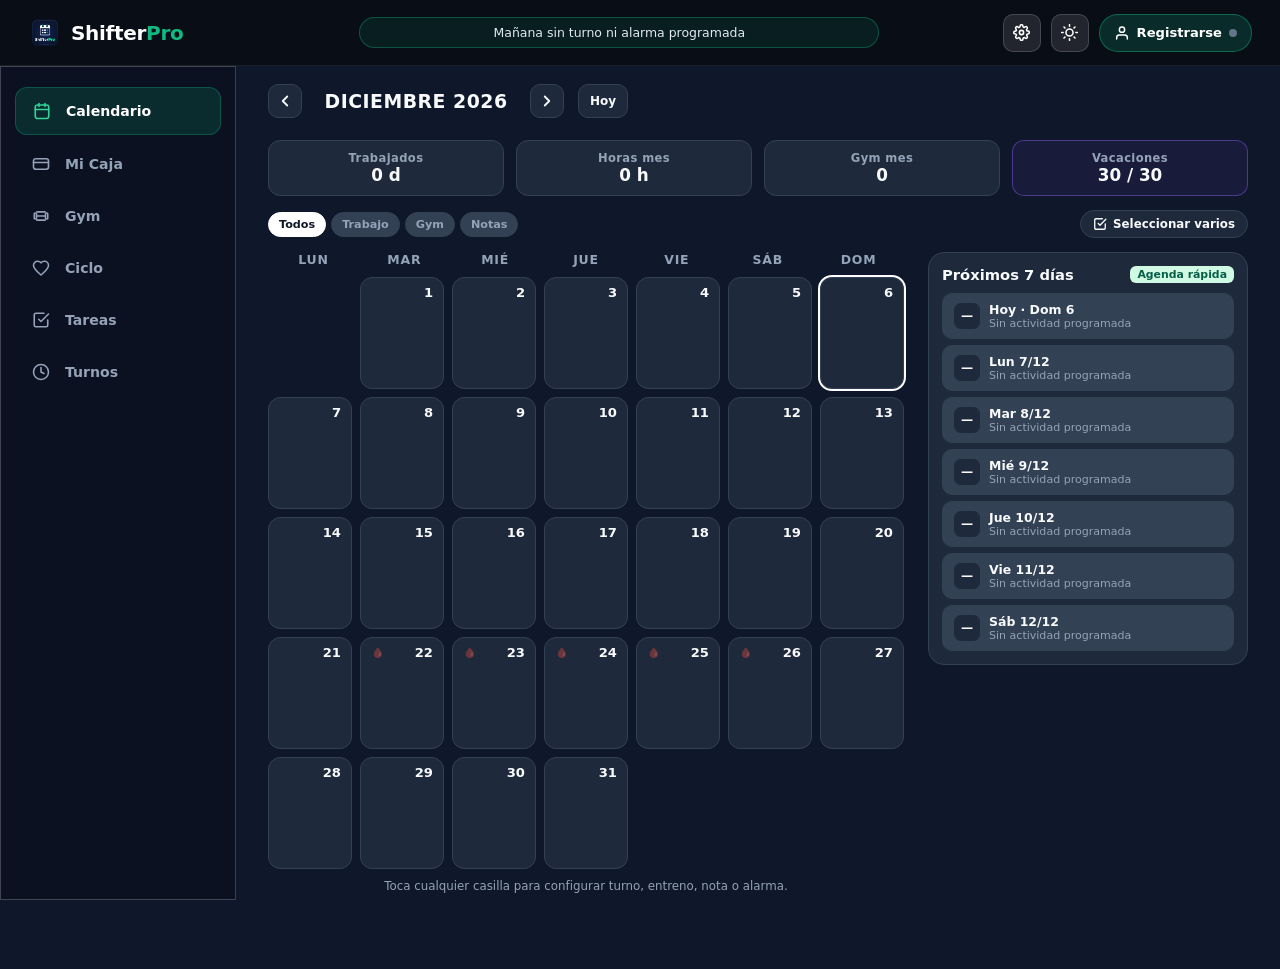
==== commit 56fadda3: "fix(auth): persistencia de sesion de 1 semana sin re-login al recargar pagina" ====
--- a/index.html
+++ b/index.html
@@ -893,7 +893,7 @@
     </div>
 
     <!-- PANTALLA COMPLETA EXCLUSIVA: REGISTRO, INICIO DE SESIÓN Y PERFIL DE USUARIO -->
-    <div id="authFullScreen" class="auth-fullscreen">
+    <div id="authFullScreen" class="auth-fullscreen" style="display:none;">
         <div class="auth-fullscreen__topbar">
             <div class="header__brand">
                 <img src="icono.png" alt="ShifterPro" style="width: 30px; height: 30px; border-radius: 8px; object-fit: cover;">
@@ -1419,7 +1419,10 @@
                     💡 <em>Tus datos se guardan intactos aunque desactives un módulo; al volver a activarlo recuperarás todo al instante.</em>
                 </div>
 
-                <div style="margin-top: 14px; padding-top: 12px; border-top: 1px solid var(--border-color); text-align: center;">
+                <div style="margin-top: 14px; padding-top: 12px; border-top: 1px solid var(--border-color); display: flex; flex-direction: column; gap: 8px; align-items: center;">
+                    <a href="guia-estilo.html" target="_blank" class="legal-link-btn" style="text-decoration: none;">
+                        <span>📘</span> Guía de Estilo Oficial (PDF / Web)
+                    </a>
                     <button type="button" id="btnOpenLegalModal" class="legal-link-btn">
                         <span>⚖️</span> Aviso de Privacidad, Copyright y Condiciones
                     </button>
@@ -1502,6 +1505,6 @@
     <script src="https://www.gstatic.com/firebasejs/10.14.1/firebase-app-compat.js"></script>
     <script src="https://www.gstatic.com/firebasejs/10.14.1/firebase-auth-compat.js"></script>
     <script src="https://www.gstatic.com/firebasejs/10.14.1/firebase-firestore-compat.js"></script>
-    <script type="module" src="js/main.js?v=36"></script>
+    <script type="module" src="js/main.js?v=37"></script>
 </body>
 </html>
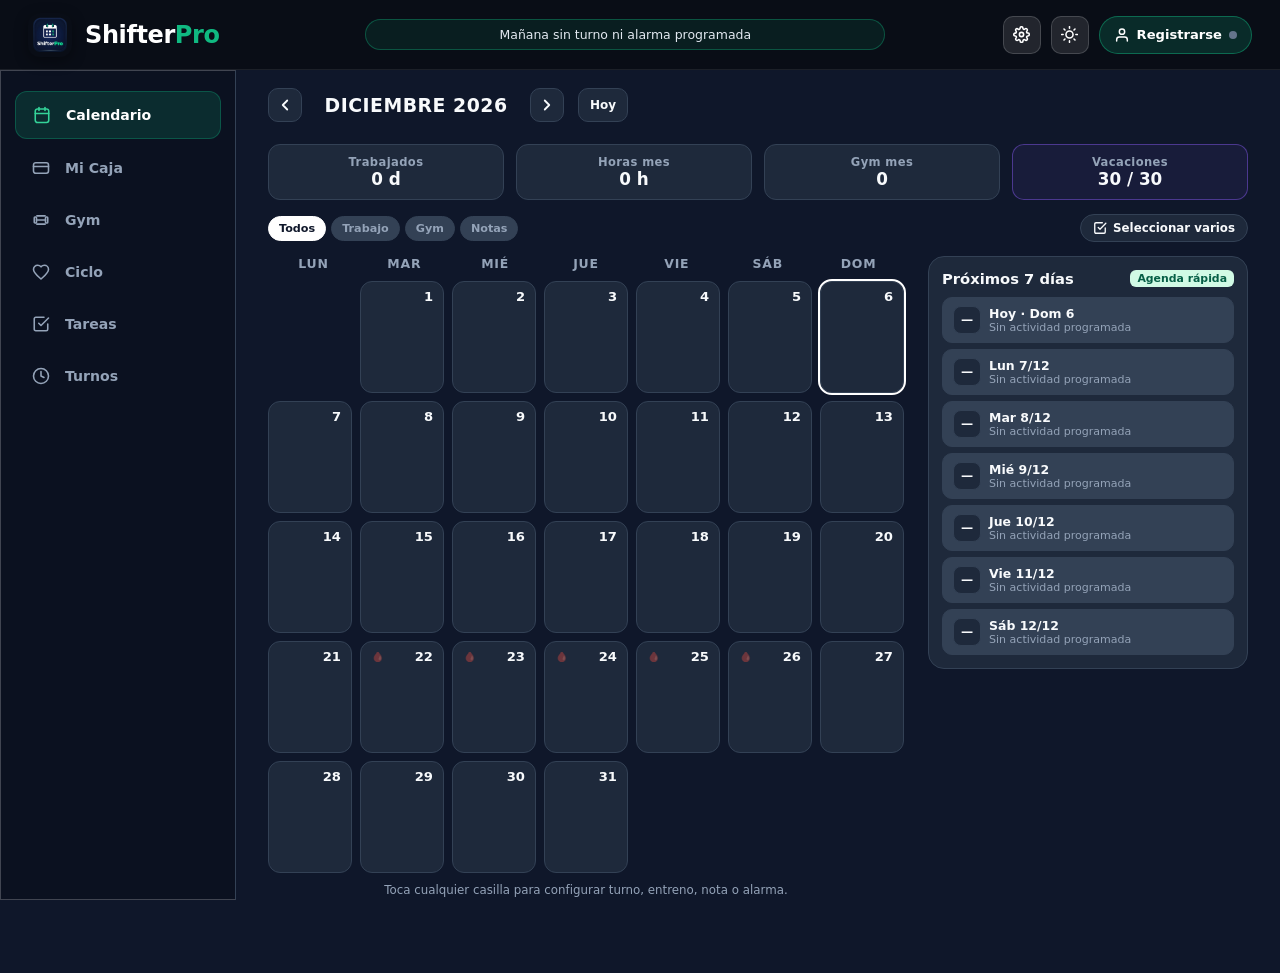
==== commit 181c5fa8: "fix(branding): logo responsivo y proporcional para movil, tablet y pantallas de PC" ====
--- a/index.html
+++ b/index.html
@@ -9,7 +9,7 @@
     <title>ShifterPro</title>
     <link rel="icon" type="image/png" href="icono.png?v=1">
     <link rel="apple-touch-icon" href="icono.png?v=1">
-    <link rel="stylesheet" href="styles.css?v=35">
+    <link rel="stylesheet" href="styles.css?v=36">
 </head>
 <body>
     <div class="app">
@@ -17,7 +17,7 @@
         <header class="header">
             <div class="header__top">
                 <div class="header__brand">
-                    <img src="icono.png" alt="ShifterPro" style="width: 34px; height: 34px; border-radius: 9px; object-fit: cover;">
+                    <img src="icono.png" alt="ShifterPro" class="header__logo">
                     <h1 class="header__title">Shifter<span class="brand-pro">Pro</span></h1>
                 </div>
 
@@ -416,7 +416,14 @@
                     <!-- TARJETA 2 (APARTADO EN DIFERENTE DIV): RESUMEN DE LO GANADO Y DESGLOSE -->
                     <div class="sub-box earnings-summary-box" style="margin-top:14px;">
                         <div class="sub-box__header" style="margin-bottom:10px;">
-                            <span class="sub-box__title">💰 Nómina y Ganancias Calculadas</span>
+                            <span class="sub-box__title" style="display:inline-flex; align-items:center; gap:8px;">
+                                <svg width="20" height="20" viewBox="0 0 24 24" fill="none" stroke="currentColor" stroke-width="2.2" stroke-linecap="round" stroke-linejoin="round" style="color:var(--accent); flex-shrink:0;">
+                                    <rect x="2" y="6" width="20" height="12" rx="2"></rect>
+                                    <circle cx="12" cy="12" r="3"></circle>
+                                    <path d="M6 12h.01M18 12h.01"></path>
+                                </svg>
+                                <span>Nómina y Ganancias Calculadas</span>
+                            </span>
                         </div>
 
                         <div class="payroll-breakdown">
@@ -443,7 +450,12 @@
                         </div>
 
                         <div style="margin-top:14px;">
-                            <h4 class="panel-card__subtitle" style="margin-bottom:8px;">Desglose por jornadas</h4>
+                            <div style="display:flex; justify-content:space-between; align-items:center; margin-bottom:8px;">
+                                <h4 class="panel-card__subtitle" style="margin:0;">Desglose por jornadas</h4>
+                                <button type="button" id="btnClearWorkedDaysMonth" class="wallet-clear-link" style="font-size:0.73rem; color:var(--text-secondary); background:transparent; border:none; cursor:pointer; text-decoration:underline; display:none;" title="Vaciar todos los turnos y horas trabajadas de este mes">
+                                    Vaciar jornadas
+                                </button>
+                            </div>
                             <ul id="workedDaysList" class="worked-list"></ul>
                         </div>
                     </div>
--- a/styles.css
+++ b/styles.css
@@ -138,6 +138,16 @@
     gap: 9px;
 }
 
+.header__logo {
+    width: 34px;
+    height: 34px;
+    border-radius: 9px;
+    object-fit: cover;
+    flex-shrink: 0;
+    box-shadow: 0 2px 8px rgba(0, 0, 0, 0.25);
+    transition: width 0.2s ease, height 0.2s ease, transform 0.2s ease;
+}
+
 .header__title {
     font-size: 1.15rem;
     font-weight: 800;
@@ -2292,14 +2302,97 @@
     font-weight: 700;
 }
 
-.worked-list { list-style: none; max-height: 210px; overflow-y: auto; }
+.worked-list {
+    list-style: none;
+    max-height: 230px;
+    overflow-y: auto;
+    padding: 0;
+    margin: 0;
+}
+
 .worked-list__item {
     display: flex;
     justify-content: space-between;
     align-items: center;
-    padding: 8px 4px;
+    padding: 8px 6px;
     border-bottom: 1px solid var(--border-color);
+    font-size: 0.82rem;
+    border-radius: 8px;
+    transition: background 0.15s ease;
+    gap: 8px;
+}
+
+.worked-list__item:hover {
+    background: var(--bg-subtle);
+}
+
+.worked-list__info {
+    display: flex;
+    align-items: center;
+    gap: 6px;
+    flex: 1;
+    min-width: 0;
+    cursor: pointer;
+    overflow: hidden;
+}
+
+.worked-list__info:hover span strong {
+    color: var(--accent);
+}
+
+.worked-list__day-tag {
+    font-weight: 800;
+    color: var(--text-primary);
+}
+
+.worked-list__shift-name {
+    color: var(--text-secondary);
+    white-space: nowrap;
+    overflow: hidden;
+    text-overflow: ellipsis;
+}
+
+.worked-list__shift-name strong {
+    color: var(--text-primary);
+}
+
+.worked-list__actions {
+    display: flex;
+    align-items: center;
+    gap: 8px;
+    flex-shrink: 0;
+}
+
+.worked-list__pay {
     font-size: 0.8rem;
+    color: var(--text-primary);
+    white-space: nowrap;
+}
+
+.worked-list__btn-delete {
+    display: inline-flex;
+    align-items: center;
+    justify-content: center;
+    width: 26px;
+    height: 26px;
+    border-radius: 6px;
+    border: 1px solid transparent;
+    background: transparent;
+    color: var(--text-secondary);
+    cursor: pointer;
+    padding: 0;
+    transition: all 0.15s ease;
+}
+
+.worked-list__btn-delete:hover {
+    color: #ef4444;
+    background: rgba(239, 68, 68, 0.14);
+    border-color: rgba(239, 68, 68, 0.3);
+    transform: scale(1.08);
+}
+
+.worked-list__btn-delete:active {
+    transform: scale(0.95);
 }
 
 /* MODALES */
@@ -2936,6 +3029,20 @@
         padding: 18px 24px 14px;
     }
 
+    .header__brand {
+        gap: 11px;
+    }
+
+    .header__logo {
+        width: 38px;
+        height: 38px;
+        border-radius: 10px;
+    }
+
+    .header__title {
+        font-size: 1.3rem;
+    }
+
     .month-bar {
         padding: 12px 24px;
     }
@@ -2987,7 +3094,7 @@
         margin: 0;
         border-radius: 0;
         box-shadow: none;
-        padding-top: 66px;
+        padding-top: 70px;
         padding-left: 236px;
         padding-bottom: 40px;
     }
@@ -2997,7 +3104,7 @@
         top: 0;
         left: 0;
         right: 0;
-        height: 66px;
+        height: 70px;
         z-index: 170;
         border-radius: 0;
         padding: 0 28px;
@@ -3014,11 +3121,20 @@
 
     .header__brand {
         order: 1;
-        min-width: 208px;
+        min-width: 220px;
+        gap: 13px;
+    }
+
+    .header__logo {
+        width: 44px;
+        height: 44px;
+        border-radius: 12px;
+        box-shadow: 0 4px 14px rgba(0, 0, 0, 0.35);
     }
 
     .header__title {
-        font-size: 1.25rem;
+        font-size: 1.5rem;
+        letter-spacing: -0.4px;
     }
 
     .tomorrow-banner {
@@ -3063,7 +3179,7 @@
 
     .bottom-nav {
         position: fixed;
-        top: 66px;
+        top: 70px;
         left: 0;
         right: auto;
         bottom: 0;
@@ -3373,3 +3489,40 @@
         grid-template-columns: repeat(6, 1fr);
     }
 }
+
+/* =========================================================
+   PANTALLAS GRANDES Y MONITORES ANCHOS (1440px+)
+   ========================================================= */
+@media (min-width: 1440px) {
+    .app {
+        padding-top: 74px;
+        padding-left: 244px;
+    }
+
+    .header {
+        height: 74px;
+        padding: 0 36px 0 30px;
+    }
+
+    .bottom-nav {
+        top: 74px;
+        width: 244px;
+    }
+
+    .header__brand {
+        min-width: 228px;
+        gap: 15px;
+    }
+
+    .header__logo {
+        width: 48px;
+        height: 48px;
+        border-radius: 13px;
+        box-shadow: 0 5px 16px rgba(0, 0, 0, 0.4);
+    }
+
+    .header__title {
+        font-size: 1.65rem;
+        letter-spacing: -0.5px;
+    }
+}
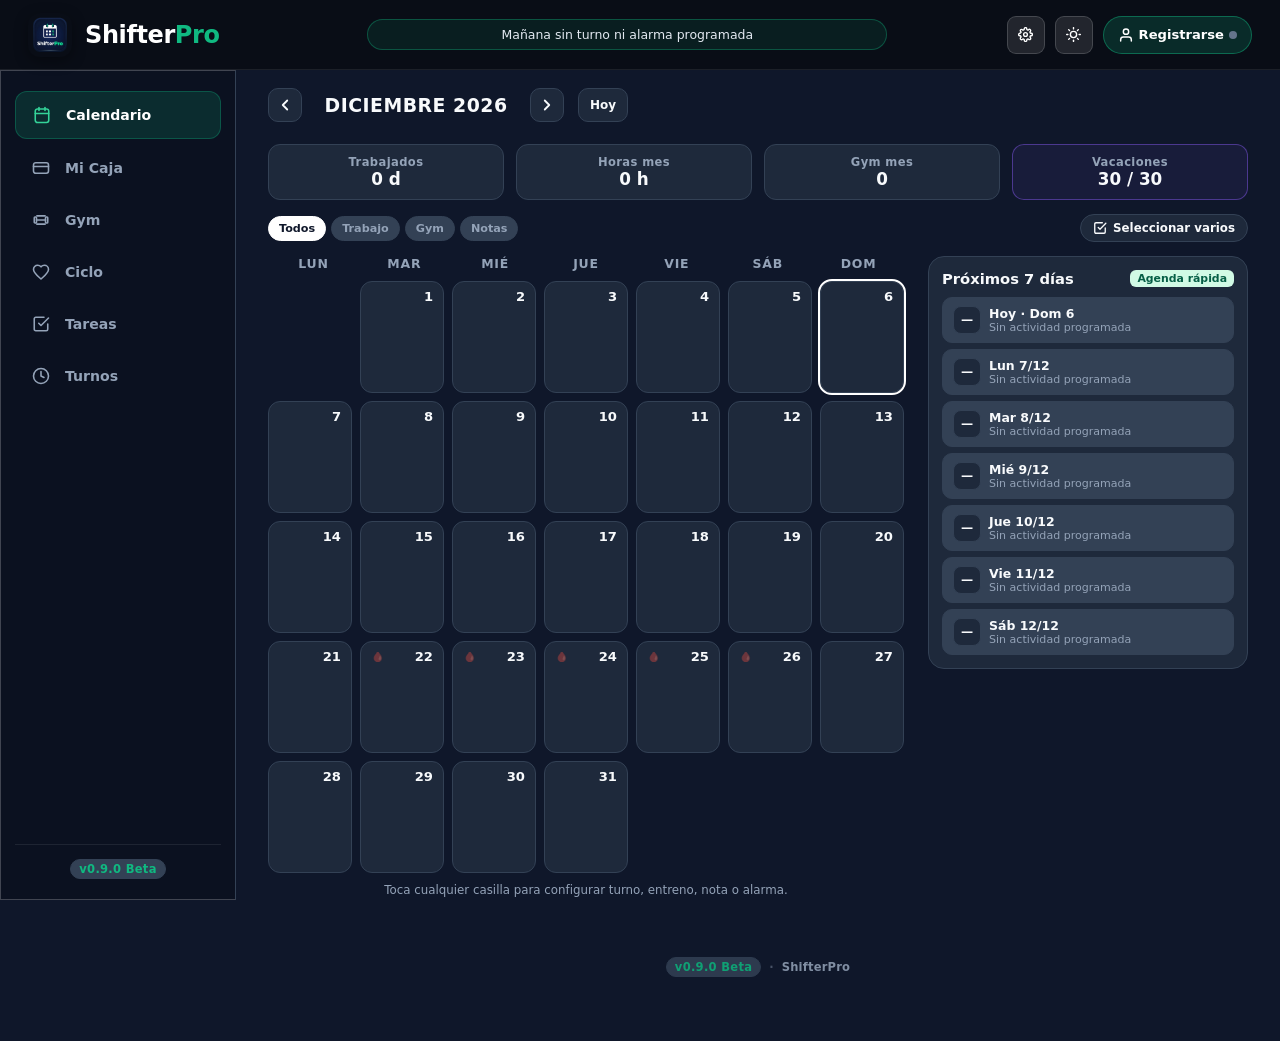
==== commit 44935b25: "fix(ui): holgura en cabecera movil iphone 15 pro e indicador de version v0.9.0 Beta en pie y ajustes" ====
--- a/index.html
+++ b/index.html
@@ -9,7 +9,7 @@
     <title>ShifterPro</title>
     <link rel="icon" type="image/png" href="icono.png?v=1">
     <link rel="apple-touch-icon" href="icono.png?v=1">
-    <link rel="stylesheet" href="styles.css?v=36">
+    <link rel="stylesheet" href="styles.css?v=37">
 </head>
 <body>
     <div class="app">
@@ -901,7 +901,18 @@
                 </div>
                 <span class="bottom-nav__label">Turnos</span>
             </button>
+
+            <div class="bottom-nav__footer-version">
+                <span class="app-version-badge app-version-text">v0.9.0 Beta</span>
+            </div>
         </nav>
+
+        <!-- PIE DE PÁGINA INFORMATIVO Y VERSIÓN -->
+        <footer class="app-version-footer">
+            <span class="app-version-badge app-version-text">v0.9.0 Beta</span>
+            <span class="app-version-sep">·</span>
+            <span class="app-version-name">ShifterPro</span>
+        </footer>
     </div>
 
     <!-- PANTALLA COMPLETA EXCLUSIVA: REGISTRO, INICIO DE SESIÓN Y PERFIL DE USUARIO -->
@@ -1438,6 +1449,9 @@
                     <button type="button" id="btnOpenLegalModal" class="legal-link-btn">
                         <span>⚖️</span> Aviso de Privacidad, Copyright y Condiciones
                     </button>
+                    <div style="font-size: 0.72rem; color: var(--text-secondary); font-weight: 700; margin-top: 4px; text-align: center;">
+                        Versión actual: <span class="app-version-badge app-version-text" style="color:var(--accent);">v0.9.0 Beta</span>
+                    </div>
                 </div>
             </div>
 
--- a/styles.css
+++ b/styles.css
@@ -122,26 +122,28 @@
     color: #ffffff;
     border-top-left-radius: 34px;
     border-top-right-radius: 34px;
-    padding: calc(14px + env(safe-area-inset-top)) max(16px, env(safe-area-inset-right)) 12px max(16px, env(safe-area-inset-left));
+    padding: calc(12px + env(safe-area-inset-top)) max(12px, env(safe-area-inset-right)) 10px max(12px, env(safe-area-inset-left));
 }
 
 .header__top {
     display: flex;
     justify-content: space-between;
     align-items: center;
-    margin-bottom: 10px;
+    gap: 8px;
+    margin-bottom: 8px;
 }
 
 .header__brand {
     display: flex;
     align-items: center;
-    gap: 9px;
+    gap: 7px;
+    flex-shrink: 0;
 }
 
 .header__logo {
-    width: 34px;
-    height: 34px;
-    border-radius: 9px;
+    width: 30px;
+    height: 30px;
+    border-radius: 8px;
     object-fit: cover;
     flex-shrink: 0;
     box-shadow: 0 2px 8px rgba(0, 0, 0, 0.25);
@@ -149,9 +151,10 @@
 }
 
 .header__title {
-    font-size: 1.15rem;
+    font-size: 1.05rem;
     font-weight: 800;
     letter-spacing: -0.3px;
+    white-space: nowrap;
 }
 
 .brand-pro {
@@ -162,7 +165,8 @@
 .header__actions {
     display: flex;
     align-items: center;
-    gap: 8px;
+    gap: 6px;
+    flex-shrink: 0;
 }
 
 .icon-btn {
@@ -170,14 +174,20 @@
     background: rgba(255, 255, 255, 0.1);
     border: 1px solid rgba(255, 255, 255, 0.16);
     color: #ffffff;
-    width: 35px;
-    height: 35px;
-    border-radius: 10px;
+    width: 32px;
+    height: 32px;
+    border-radius: 9px;
     cursor: pointer;
     display: flex;
     align-items: center;
     justify-content: center;
     transition: background 0.15s ease, transform 0.1s ease;
+    flex-shrink: 0;
+}
+
+.icon-btn svg {
+    width: 15px;
+    height: 15px;
 }
 
 .icon-btn:active {
@@ -191,17 +201,18 @@
     position: relative;
     display: inline-flex;
     align-items: center;
-    gap: 7px;
-    height: 35px;
-    padding: 0 12px;
+    gap: 5px;
+    height: 32px;
+    padding: 0 9px;
     border-radius: 999px;
     background: rgba(16, 185, 129, 0.18);
     border: 1px solid rgba(16, 185, 129, 0.45);
     color: #ffffff;
-    font-size: 0.78rem;
+    font-size: 0.74rem;
     font-weight: 800;
     cursor: pointer;
     transition: all 0.15s ease;
+    flex-shrink: 0;
 }
 
 .header-auth-btn:hover {
@@ -209,21 +220,22 @@
 }
 
 .header-auth-btn--logged {
-    padding-left: 5px;
+    padding-left: 4px;
+    padding-right: 8px;
     background: rgba(255, 255, 255, 0.1);
     border-color: rgba(255, 255, 255, 0.22);
 }
 
 .header-auth-btn__avatar {
-    width: 26px;
-    height: 26px;
+    width: 23px;
+    height: 23px;
     border-radius: 50%;
     object-fit: cover;
     border: 1.5px solid var(--accent);
 }
 
 .header-auth-btn__label {
-    max-width: 96px;
+    max-width: 62px;
     overflow: hidden;
     text-overflow: ellipsis;
     white-space: nowrap;
@@ -3041,6 +3053,21 @@
 
     .header__title {
         font-size: 1.3rem;
+    }
+
+    .icon-btn {
+        width: 36px;
+        height: 36px;
+    }
+
+    .header-auth-btn {
+        height: 36px;
+        padding: 0 12px;
+    }
+
+    .header-auth-btn__label {
+        max-width: 110px;
+        font-size: 0.8rem;
     }
 
     .month-bar {
@@ -3526,3 +3553,69 @@
         letter-spacing: -0.5px;
     }
 }
+
+/* =========================================================
+   PIE DE PÁGINA INFORMATIVO Y VERSIÓN
+   ========================================================= */
+.app-version-footer {
+    display: flex;
+    align-items: center;
+    justify-content: center;
+    gap: 8px;
+    padding: 16px 20px calc(88px + env(safe-area-inset-bottom));
+    margin-top: 12px;
+    font-size: 0.72rem;
+    font-weight: 700;
+    color: var(--text-secondary);
+    opacity: 0.85;
+    user-select: none;
+    -webkit-user-select: none;
+}
+
+.app-version-badge {
+    background: var(--bg-subtle);
+    border: 1px solid var(--border-color);
+    padding: 2px 8px;
+    border-radius: 999px;
+    font-weight: 800;
+    letter-spacing: 0.3px;
+    color: var(--accent);
+    display: inline-block;
+}
+
+.app-version-sep {
+    color: var(--text-secondary);
+    opacity: 0.5;
+}
+
+.app-version-name {
+    letter-spacing: 0.2px;
+    color: var(--text-secondary);
+}
+
+.bottom-nav__footer-version {
+    display: none;
+}
+
+@media (min-width: 1024px) {
+    .app-version-footer {
+        padding: 24px 32px 24px;
+        justify-content: flex-start;
+        max-width: 1440px;
+        margin: 0 auto;
+    }
+
+    .bottom-nav__footer-version {
+        display: flex;
+        align-items: center;
+        justify-content: center;
+        margin-top: auto;
+        padding-top: 14px;
+        border-top: 1px solid rgba(255, 255, 255, 0.08);
+        width: 100%;
+    }
+
+    .bottom-nav__footer-version .app-version-badge {
+        font-size: 0.72rem;
+    }
+}
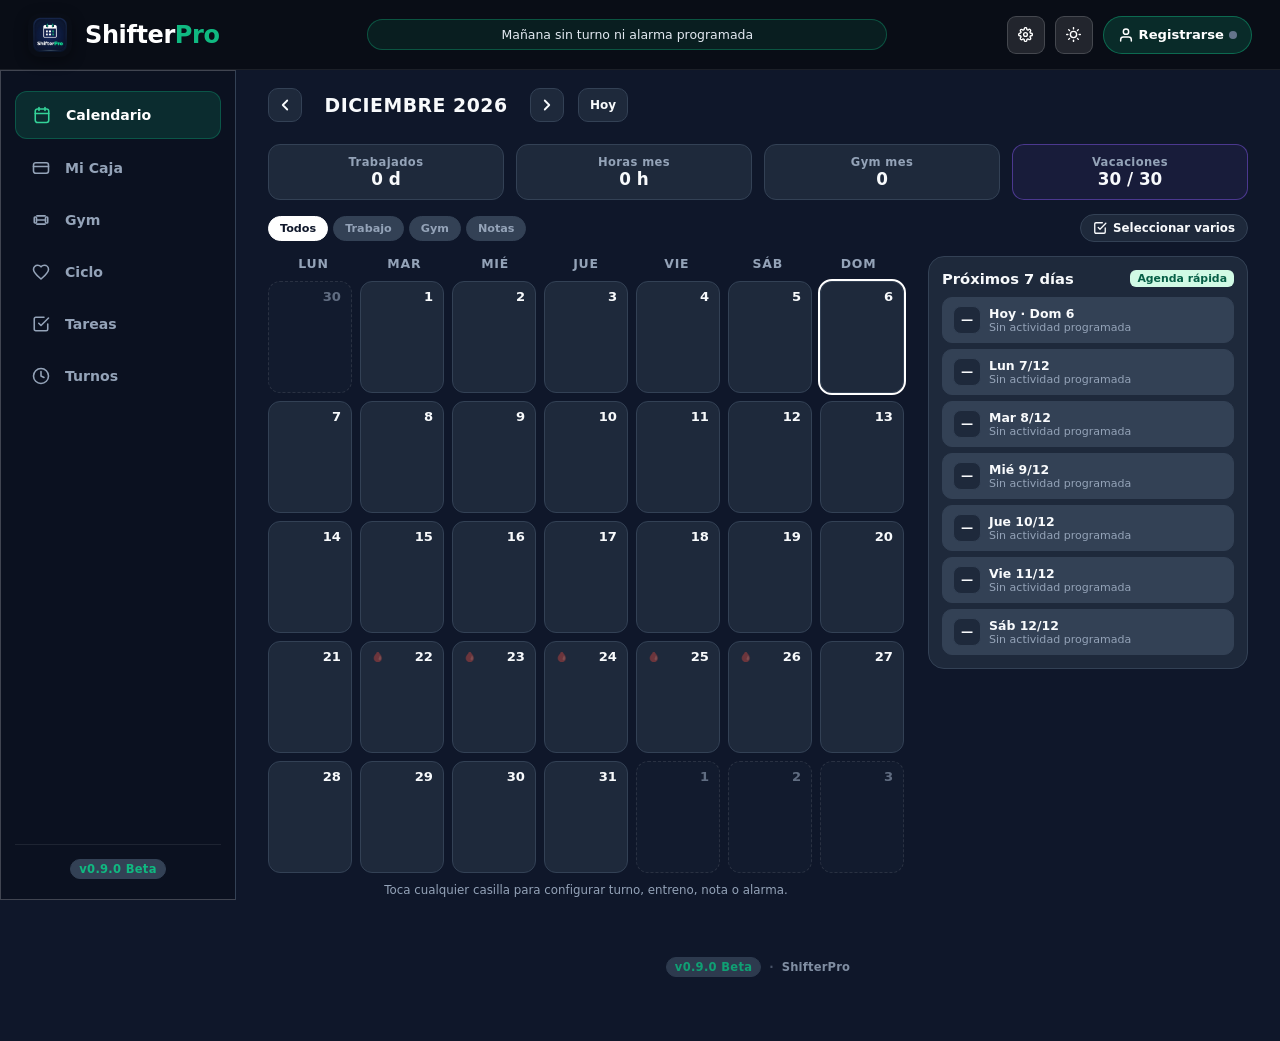
==== commit 6be9e5d3: "feat: fecha límite y prioridades en tareas, navegación de días adyacentes en calendario y selector c" ====
--- a/index.html
+++ b/index.html
@@ -548,24 +548,77 @@
                         <div id="tasksProgressBar" class="goal-progress__bar" style="width:0%;"></div>
                     </div>
 
-                    <div class="piggy-controls" style="margin-top:0;">
-                        <input type="text" id="taskTextInput" placeholder="Nueva tarea (Ej: Pedir día libre...)">
-                        <button type="button" id="btnTaskUrgentToggle" class="task-urgent-toggle" title="Marcar urgente">!</button>
-                        <button type="button" id="btnAddTask" class="btn btn--sm btn--primary">+</button>
-                    </div>
-
-                    <div class="task-filters-row">
-                        <select id="taskCategorySelect" class="form-select" style="max-width:122px; height:34px; font-size:0.76rem !important; padding:4px 26px 4px 8px;">
-                            <option value="Personal">Personal</option>
-                            <option value="Trabajo">Trabajo</option>
-                            <option value="Gym">Gym</option>
-                            <option value="Compras">Compras</option>
-                        </select>
+                    <!-- Creador de Tareas Moderno & Adaptado a Móvil -->
+                    <div class="task-composer">
+                        <div class="task-composer__input-row">
+                            <input type="text" id="taskTextInput" class="task-composer__input" placeholder="Nueva tarea (Ej: Pedir día libre, Estudiar...)" autocomplete="off">
+                            <button type="button" id="btnAddTask" class="btn btn--primary task-composer__add-btn">
+                                <span>+ Añadir</span>
+                            </button>
+                        </div>
+
+                        <!-- Selector de Prioridad con los 3 colores: No urgente (Verde), Fecha límite (Naranja), Urgente (Rojo) -->
+                        <div class="task-composer__options">
+                            <div class="task-priority-group">
+                                <span class="task-option-lbl">Prioridad:</span>
+                                <div class="task-priority-chips" id="taskPriorityChips">
+                                    <button type="button" class="task-priority-chip task-priority-chip--low" data-priority="low" title="No urgente (Verde)">
+                                        <span class="chip-color-dot chip-color-dot--low"></span>
+                                        <span>No urgente</span>
+                                    </button>
+                                    <button type="button" class="task-priority-chip task-priority-chip--medium task-priority-chip--active" data-priority="medium" title="Hasta fecha límite (Naranja)">
+                                        <span class="chip-color-dot chip-color-dot--medium"></span>
+                                        <span>Fecha límite</span>
+                                    </button>
+                                    <button type="button" class="task-priority-chip task-priority-chip--high" data-priority="high" title="Urgente / Importante (Rojo)">
+                                        <span class="chip-color-dot chip-color-dot--high"></span>
+                                        <span>Urgente</span>
+                                    </button>
+                                </div>
+                            </div>
+
+                            <!-- Opciones: Categoría y Fecha límite de entrega -->
+                            <div class="task-composer__meta-row">
+                                <div class="task-composer__field">
+                                    <label for="taskCategorySelect" class="task-option-lbl">Categoría:</label>
+                                    <select id="taskCategorySelect" class="form-select task-composer__select">
+                                        <option value="Personal">Personal</option>
+                                        <option value="Trabajo">Trabajo</option>
+                                        <option value="Gym">Gym</option>
+                                        <option value="Estudios">Estudios</option>
+                                        <option value="Compras">Compras</option>
+                                    </select>
+                                </div>
+                                <div class="task-composer__field task-composer__field--date">
+                                    <label for="taskDueDateInput" class="task-option-lbl">📅 Fecha límite:</label>
+                                    <div class="task-date-input-wrap">
+                                        <input type="date" id="taskDueDateInput" class="task-composer__date-input" title="Fecha límite de entrega">
+                                        <button type="button" id="btnClearTaskDueDate" class="task-date-clear-btn" title="Quitar fecha" style="display:none;">&times;</button>
+                                    </div>
+                                </div>
+                            </div>
+
+                            <!-- Botones rápidos de fecha límite -->
+                            <div class="task-quick-dates">
+                                <span class="task-quick-dates__label">Atajos fecha:</span>
+                                <button type="button" class="task-quick-date-btn" data-days="0">Hoy</button>
+                                <button type="button" class="task-quick-date-btn" data-days="1">Mañana</button>
+                                <button type="button" class="task-quick-date-btn" data-days="7">+7 días</button>
+                                <button type="button" class="task-quick-date-btn task-quick-date-btn--clear" id="btnQuickClearDate" style="display:none;">Sin fecha</button>
+                            </div>
+                        </div>
+                    </div>
+
+                    <!-- Filtros por categoría -->
+                    <div class="task-filters-section">
+                        <span class="task-filters-label">Filtrar:</span>
                         <div class="task-filter-pills" id="taskFilterPills">
                             <button type="button" class="task-pill-btn task-pill-btn--active" data-filter="ALL">Todas</button>
                             <button type="button" class="task-pill-btn" data-filter="Trabajo">Trabajo</button>
                             <button type="button" class="task-pill-btn" data-filter="Gym">Gym</button>
                             <button type="button" class="task-pill-btn" data-filter="Personal">Personal</button>
+                            <button type="button" class="task-pill-btn" data-filter="Estudios">Estudios</button>
+                            <button type="button" class="task-pill-btn" data-filter="Compras">Compras</button>
                         </div>
                     </div>
 
@@ -1261,8 +1314,23 @@
                     </label>
 
                     <div class="sticker-bar">
-                        <span class="sticker-bar__label">Icono rápido:</span>
+                        <div class="sticker-bar__top">
+                            <span class="sticker-bar__label">Icono de la casilla:</span>
+                            <span id="activeStickerBadge" class="active-sticker-badge" style="display:none;"></span>
+                        </div>
                         <div id="stickerList" class="sticker-list"></div>
+
+                        <!-- Selector libre: Cualquier icono/emoji -->
+                        <div class="sticker-custom-box">
+                            <div class="sticker-custom-row">
+                                <input type="text" id="customEmojiInput" class="custom-emoji-input" placeholder="O escribe/pega cualquier emoji..." maxlength="8" title="Escribe o pega cualquier icono/emoji">
+                                <button type="button" id="btnOpenEmojiCatalog" class="btn btn--sm btn--primary sticker-catalog-btn" title="Ver todos los iconos disponibles">
+                                    <span>🎨 Todos los iconos</span>
+                                </button>
+                                <button type="button" id="btnClearCustomSticker" class="btn btn--sm btn--ghost" title="Quitar icono">Quitar</button>
+                            </div>
+                            <small class="sticker-hint-text">Elige un icono rápido, pulsa en "Todos los iconos" para ver cientos de emojis, o escribe/pega el que quieras.</small>
+                        </div>
                     </div>
 
                     <div class="live-preview-box">
@@ -1387,6 +1455,97 @@
             </div>
             <div class="modal__footer">
                 <button type="button" id="btnConfirmTaskToCal" class="btn btn--primary">Apuntar en casilla</button>
+            </div>
+        </div>
+    </div>
+
+    <!-- MODAL: EDITAR TAREA -->
+    <div id="editTaskModal" class="modal">
+        <div class="modal__dialog" style="max-width: 440px;">
+            <div class="modal__header">
+                <div>
+                    <span class="modal__eyebrow">GESTIÓN DE TAREA</span>
+                    <h3 class="modal__title">Editar Tarea</h3>
+                </div>
+                <button type="button" id="btnCloseEditTaskModal" class="modal__close">&times;</button>
+            </div>
+            <div class="modal__body" style="padding: 14px 16px;">
+                <div class="calc-box__field" style="margin-bottom: 12px;">
+                    <label>Título o texto de la tarea:</label>
+                    <input type="text" id="editTaskTextInput" class="text-input" placeholder="Nombre de la tarea...">
+                </div>
+
+                <div class="calc-box__field" style="margin-bottom: 12px;">
+                    <label class="task-option-lbl" style="margin-bottom:6px;">Prioridad:</label>
+                    <div class="task-priority-chips" id="editTaskPriorityChips">
+                        <button type="button" class="task-priority-chip task-priority-chip--low" data-priority="low" title="No urgente (Verde)">
+                            <span class="chip-color-dot chip-color-dot--low"></span> No urgente
+                        </button>
+                        <button type="button" class="task-priority-chip task-priority-chip--medium" data-priority="medium" title="Hasta fecha límite (Naranja)">
+                            <span class="chip-color-dot chip-color-dot--medium"></span> Fecha límite
+                        </button>
+                        <button type="button" class="task-priority-chip task-priority-chip--high" data-priority="high" title="Urgente / Importante (Rojo)">
+                            <span class="chip-color-dot chip-color-dot--high"></span> Urgente
+                        </button>
+                    </div>
+                </div>
+
+                <div class="calc-box__row" style="margin-bottom: 8px;">
+                    <div class="calc-box__field">
+                        <label>Categoría:</label>
+                        <select id="editTaskCategorySelect" class="form-select">
+                            <option value="Personal">Personal</option>
+                            <option value="Trabajo">Trabajo</option>
+                            <option value="Gym">Gym</option>
+                            <option value="Estudios">Estudios</option>
+                            <option value="Compras">Compras</option>
+                        </select>
+                    </div>
+                    <div class="calc-box__field">
+                        <label>📅 Fecha límite entrega:</label>
+                        <div class="task-date-input-wrap">
+                            <input type="date" id="editTaskDueDateInput" class="form-select" style="height: 38px;">
+                            <button type="button" id="btnClearEditTaskDueDate" class="task-date-clear-btn" title="Quitar fecha">&times;</button>
+                        </div>
+                    </div>
+                </div>
+            </div>
+            <div class="modal__footer" style="display:flex; justify-content:flex-end; gap:8px;">
+                <button type="button" id="btnCancelEditTask" class="btn btn--outline">Cancelar</button>
+                <button type="button" id="btnSaveEditTask" class="btn btn--primary">Guardar cambios</button>
+            </div>
+        </div>
+    </div>
+
+    <!-- MODAL: CATÁLOGO COMPLETO DE ICONOS / EMOJIS -->
+    <div id="emojiCatalogModal" class="modal">
+        <div class="modal__dialog emoji-catalog-dialog">
+            <div class="modal__header">
+                <div>
+                    <span class="modal__eyebrow">PERSONALIZACIÓN DE CASILLA</span>
+                    <h3 class="modal__title">🎨 Elige cualquier icono</h3>
+                </div>
+                <button type="button" id="btnCloseEmojiCatalog" class="modal__close">&times;</button>
+            </div>
+            <div class="emoji-catalog-toolbar">
+                <input type="search" id="emojiSearchInput" class="emoji-search-input" placeholder="🔍 Buscar icono (ej: médico, coche, gym, fiesta, cena, viaje...)" autocomplete="off">
+                <div class="emoji-category-tabs" id="emojiCategoryTabs">
+                    <button type="button" class="emoji-tab-btn emoji-tab-btn--active" data-cat="all">Todos</button>
+                    <button type="button" class="emoji-tab-btn" data-cat="work">💼 Trabajo</button>
+                    <button type="button" class="emoji-tab-btn" data-cat="health">🏥 Salud</button>
+                    <button type="button" class="emoji-tab-btn" data-cat="sport">🏋️ Gym</button>
+                    <button type="button" class="emoji-tab-btn" data-cat="fun">🎉 Ocio</button>
+                    <button type="button" class="emoji-tab-btn" data-cat="travel">✈️ Viajes</button>
+                    <button type="button" class="emoji-tab-btn" data-cat="alert">⚠️ Avisos</button>
+                    <button type="button" class="emoji-tab-btn" data-cat="feel">⭐ Emociones</button>
+                    <button type="button" class="emoji-tab-btn" data-cat="food">🍕 Comida</button>
+                </div>
+            </div>
+            <div class="emoji-catalog-scroll" id="emojiCatalogGrid"></div>
+            <div class="modal__footer emoji-catalog-footer">
+                <button type="button" id="btnRemoveStickerFromCatalog" class="btn btn--sm btn--danger">Quitar icono (—)</button>
+                <span id="emojiCatalogCount" class="emoji-catalog-count">Cargando iconos...</span>
+                <button type="button" id="btnCloseEmojiCatalogBottom" class="btn btn--sm btn--outline">Cerrar</button>
             </div>
         </div>
     </div>
--- a/styles.css
+++ b/styles.css
@@ -893,6 +893,49 @@
     cursor: default;
 }
 
+/* Casillas de días del mes anterior y siguiente: más claritos, visibles y clickeables */
+.day-cell--other-month {
+    background: rgba(30, 41, 59, 0.45);
+    border: 1px dashed rgba(255, 255, 255, 0.16);
+    opacity: 0.62;
+    cursor: pointer;
+    transition: opacity 0.15s ease, background 0.15s ease, border-color 0.15s ease, transform 0.12s ease;
+}
+
+.day-cell--other-month:hover {
+    opacity: 0.98;
+    background: rgba(30, 41, 59, 0.85);
+    border-color: var(--accent);
+    transform: translateY(-2px);
+    box-shadow: 0 4px 14px rgba(0, 0, 0, 0.25);
+    z-index: 2;
+}
+
+.day-cell--other-month .day-cell__top span {
+    color: var(--text-secondary);
+    font-weight: 700;
+}
+
+.day-cell--other-month:hover .day-cell__top span {
+    color: var(--text-primary);
+}
+
+:root[data-theme="light"] .day-cell--other-month {
+    background: rgba(241, 245, 249, 0.7);
+    border: 1px dashed rgba(0, 0, 0, 0.2);
+    opacity: 0.65;
+}
+
+:root[data-theme="light"] .day-cell--other-month:hover {
+    opacity: 1;
+    background: #f8fafc;
+    border-color: var(--accent);
+}
+
+:root[data-theme="light"] .day-cell--other-month .day-cell__top span {
+    color: var(--text-secondary);
+}
+
 .day-cell--today {
     outline: 2.2px solid var(--mono-invert-bg);
 }
@@ -1248,31 +1291,248 @@
     gap: 14px;
 }
 
-.task-urgent-toggle {
-    width: 40px;
-    height: 41px;
+/* Creador de Tareas Moderno & Adaptado a Móvil */
+.task-composer {
+    background: var(--bg-card);
+    border: 1px solid var(--border-color);
+    border-radius: 13px;
+    padding: 12px 14px;
+    margin-bottom: 12px;
+    box-shadow: 0 3px 12px rgba(0, 0, 0, 0.12);
+}
+
+.task-composer__input-row {
+    display: flex;
+    gap: 8px;
+    align-items: center;
+}
+
+.task-composer__input {
+    flex: 1;
+    min-width: 0;
+    padding: 10px 12px;
+    border-radius: 9px;
+    border: 1px solid var(--border-color);
+    background: var(--bg-subtle);
+    color: var(--text-primary);
+    font-size: 0.88rem;
+    font-weight: 700;
+}
+
+.task-composer__input:focus {
+    outline: none;
+    border-color: var(--accent);
+}
+
+.task-composer__add-btn {
+    padding: 10px 16px;
+    border-radius: 9px;
+    font-weight: 800;
+    font-size: 0.82rem;
+    white-space: nowrap;
     flex-shrink: 0;
-    border-radius: 9px;
+}
+
+.task-composer__options {
+    display: flex;
+    flex-direction: column;
+    gap: 10px;
+    margin-top: 10px;
+    padding-top: 10px;
+    border-top: 1px dashed var(--border-color);
+}
+
+.task-priority-group {
+    display: flex;
+    flex-direction: column;
+    gap: 5px;
+}
+
+.task-option-lbl {
+    font-size: 0.72rem;
+    font-weight: 800;
+    color: var(--text-secondary);
+    letter-spacing: 0.2px;
+}
+
+.task-priority-chips {
+    display: grid;
+    grid-template-columns: repeat(3, 1fr);
+    gap: 6px;
+}
+
+.task-priority-chip {
+    display: flex;
+    align-items: center;
+    justify-content: center;
+    gap: 6px;
+    padding: 8px 6px;
+    border-radius: 8px;
     border: 1px solid var(--border-color);
     background: var(--bg-subtle);
     color: var(--text-secondary);
-    font-weight: 900;
-    font-size: 1rem;
-    cursor: pointer;
-    transition: all 0.15s ease;
-}
-
-.task-urgent-toggle--active {
+    font-size: 0.74rem;
+    font-weight: 800;
+    cursor: pointer;
+    transition: all 0.14s ease;
+    text-align: center;
+}
+
+.task-priority-chip:hover {
+    border-color: var(--mono-invert-bg);
+    color: var(--text-primary);
+}
+
+/* 🟢 No urgente (Verde) */
+.task-priority-chip--low.task-priority-chip--active {
+    background: rgba(16, 185, 129, 0.18);
+    border-color: #10b981;
+    color: #10b981;
+    box-shadow: 0 0 8px rgba(16, 185, 129, 0.25);
+}
+
+/* 🟠 Hasta fecha límite (Naranja) */
+.task-priority-chip--medium.task-priority-chip--active {
+    background: rgba(245, 158, 11, 0.18);
+    border-color: #f59e0b;
+    color: #f59e0b;
+    box-shadow: 0 0 8px rgba(245, 158, 11, 0.25);
+}
+
+/* 🔴 Urgente / Importante (Rojo) */
+.task-priority-chip--high.task-priority-chip--active {
     background: rgba(239, 68, 68, 0.18);
-    border-color: var(--danger);
-    color: var(--danger);
-}
-
-.task-filters-row {
+    border-color: #ef4444;
+    color: #ef4444;
+    box-shadow: 0 0 8px rgba(239, 68, 68, 0.25);
+}
+
+.chip-color-dot {
+    width: 8px;
+    height: 8px;
+    border-radius: 50%;
+    display: inline-block;
+    flex-shrink: 0;
+}
+
+.chip-color-dot--low {
+    background: #10b981;
+    box-shadow: 0 0 4px #10b981;
+}
+
+.chip-color-dot--medium {
+    background: #f59e0b;
+    box-shadow: 0 0 4px #f59e0b;
+}
+
+.chip-color-dot--high {
+    background: #ef4444;
+    box-shadow: 0 0 4px #ef4444;
+}
+
+.task-composer__meta-row {
+    display: grid;
+    grid-template-columns: 1.1fr 1fr;
+    gap: 8px;
+}
+
+.task-composer__field {
+    display: flex;
+    flex-direction: column;
+    gap: 4px;
+}
+
+.task-composer__select {
+    width: 100%;
+    height: 36px;
+    font-size: 0.78rem !important;
+    padding: 4px 26px 4px 10px;
+}
+
+.task-date-input-wrap {
+    position: relative;
+    display: flex;
+    align-items: center;
+}
+
+.task-composer__date-input {
+    width: 100%;
+    height: 36px;
+    padding: 4px 8px;
+    border-radius: 8px;
+    border: 1px solid var(--border-color);
+    background: var(--bg-subtle);
+    color: var(--text-primary);
+    font-size: 0.78rem;
+    font-weight: 700;
+}
+
+.task-date-clear-btn {
+    position: absolute;
+    right: 6px;
+    width: 22px;
+    height: 22px;
+    border-radius: 50%;
+    border: none;
+    background: rgba(255, 255, 255, 0.16);
+    color: var(--text-primary);
+    font-size: 0.88rem;
+    cursor: pointer;
+    display: flex;
+    align-items: center;
+    justify-content: center;
+    line-height: 1;
+}
+
+.task-quick-dates {
+    display: flex;
+    align-items: center;
+    gap: 5px;
+    flex-wrap: wrap;
+    margin-top: 2px;
+}
+
+.task-quick-dates__label {
+    font-size: 0.68rem;
+    font-weight: 700;
+    color: var(--text-secondary);
+    margin-right: 2px;
+}
+
+.task-quick-date-btn {
+    padding: 3px 9px;
+    border-radius: 6px;
+    border: 1px solid var(--border-color);
+    background: var(--bg-subtle);
+    color: var(--text-secondary);
+    font-size: 0.68rem;
+    font-weight: 700;
+    cursor: pointer;
+    transition: all 0.12s ease;
+}
+
+.task-quick-date-btn:hover {
+    border-color: var(--accent);
+    color: var(--text-primary);
+}
+
+.task-quick-date-btn--clear {
+    color: #ef4444;
+    border-color: rgba(239, 68, 68, 0.35);
+}
+
+.task-filters-section {
     display: flex;
     align-items: center;
     gap: 8px;
     margin-top: 8px;
+    margin-bottom: 2px;
+}
+
+.task-filters-label {
+    font-size: 0.72rem;
+    font-weight: 800;
+    color: var(--text-secondary);
 }
 
 .task-filter-pills {
@@ -1280,10 +1540,15 @@
     gap: 4px;
     overflow-x: auto;
     flex: 1;
+    scrollbar-width: none;
+}
+
+.task-filter-pills::-webkit-scrollbar {
+    display: none;
 }
 
 .task-pill-btn {
-    padding: 5px 10px;
+    padding: 5px 11px;
     border-radius: 999px;
     border: 1px solid var(--border-color);
     background: var(--bg-subtle);
@@ -1292,6 +1557,7 @@
     font-weight: 800;
     cursor: pointer;
     white-space: nowrap;
+    transition: all 0.12s ease;
 }
 
 .task-pill-btn--active {
@@ -1304,67 +1570,105 @@
     list-style: none;
     display: flex;
     flex-direction: column;
-    gap: 6px;
-}
-
+    gap: 8px;
+}
+
+/* LISTA DE TAREAS Y ELEMENTOS */
 .task-item {
     display: flex;
     align-items: center;
     justify-content: space-between;
-    gap: 8px;
+    gap: 10px;
     background: var(--bg-subtle);
     border: 1px solid var(--border-color);
-    border-radius: 11px;
-    padding: 9px 10px;
-}
-
-#tasksPendingList .task-item {
+    border-radius: 12px;
+    padding: 10px 12px;
+    transition: transform 0.12s ease, box-shadow 0.12s ease, border-color 0.15s ease;
+}
+
+/* 🟢 Prioridad Baja: No urgente (Verde) */
+#tasksPendingList .task-item--low {
+    background: rgba(16, 185, 129, 0.12);
+    border: 1px solid rgba(16, 185, 129, 0.45);
+    border-left: 4px solid #10b981;
+    box-shadow: 0 2px 8px rgba(0, 0, 0, 0.12);
+}
+
+#tasksPendingList .task-item--low .task-check-circle {
+    border-color: #10b981;
+    background: rgba(16, 185, 129, 0.12);
+}
+
+:root[data-theme="light"] #tasksPendingList .task-item--low {
+    background: #f0fdf4;
+    border-color: #a7f3d0;
+    border-left: 4px solid #10b981;
+}
+
+/* 🟠 Prioridad Media: Hasta fecha límite (Naranja que ya está) */
+#tasksPendingList .task-item--medium,
+#tasksPendingList .task-item:not(.task-item--low):not(.task-item--urgent):not(.task-item--high) {
     background: rgba(245, 158, 11, 0.14);
     border: 1px solid rgba(245, 158, 11, 0.42);
     border-left: 4px solid #f59e0b;
-    box-shadow: 0 3px 10px rgba(0, 0, 0, 0.14);
-}
-
-:root[data-theme="light"] #tasksPendingList .task-item {
+    box-shadow: 0 2px 8px rgba(0, 0, 0, 0.12);
+}
+
+#tasksPendingList .task-item--medium .task-check-circle,
+#tasksPendingList .task-item:not(.task-item--low):not(.task-item--urgent):not(.task-item--high) .task-check-circle {
+    border-color: #f59e0b;
+    background: rgba(245, 158, 11, 0.12);
+}
+
+:root[data-theme="light"] #tasksPendingList .task-item--medium,
+:root[data-theme="light"] #tasksPendingList .task-item:not(.task-item--low):not(.task-item--urgent):not(.task-item--high) {
     background: #fffbeb;
     border-color: #fcd34d;
     border-left: 4px solid #f59e0b;
 }
 
-#tasksPendingList .task-check-circle {
-    border-color: #f59e0b;
-    background: rgba(245, 158, 11, 0.12);
-}
-
+/* 🔴 Prioridad Alta: Urgente / Importante (Rojo que ya está) */
 #tasksPendingList .task-item--urgent,
-.task-item--urgent {
+#tasksPendingList .task-item--high {
     background: rgba(239, 68, 68, 0.15);
-    border-color: rgba(239, 68, 68, 0.45);
+    border: 1px solid rgba(239, 68, 68, 0.48);
     border-left: 4px solid var(--danger);
-}
-
-#tasksPendingList .task-item--urgent .task-check-circle {
+    box-shadow: 0 2px 8px rgba(0, 0, 0, 0.12);
+}
+
+#tasksPendingList .task-item--urgent .task-check-circle,
+#tasksPendingList .task-item--high .task-check-circle {
     border-color: var(--danger);
     background: rgba(239, 68, 68, 0.14);
 }
 
-#tasksCompletedList .task-item {
+:root[data-theme="light"] #tasksPendingList .task-item--urgent,
+:root[data-theme="light"] #tasksPendingList .task-item--high {
+    background: #fef2f2;
+    border-color: #fca5a5;
+    border-left: 4px solid var(--danger);
+}
+
+/* Tareas completadas */
+#tasksCompletedList .task-item,
+.task-item--done {
     background: var(--bg-subtle);
-    border-color: var(--border-color);
-    opacity: 0.6;
+    border: 1px solid var(--border-color);
+    border-left: 3px solid var(--border-color);
+    opacity: 0.65;
 }
 
 .task-item__left {
     display: flex;
     align-items: center;
-    gap: 9px;
+    gap: 10px;
     flex: 1;
     min-width: 0;
 }
 
 .task-check-circle {
-    width: 22px;
-    height: 22px;
+    width: 26px;
+    height: 26px;
     border-radius: 50%;
     border: 2px solid var(--text-secondary);
     background: transparent;
@@ -1374,13 +1678,19 @@
     justify-content: center;
     flex-shrink: 0;
     cursor: pointer;
-    font-size: 0.72rem;
+    font-size: 0.8rem;
     font-weight: 900;
+    transition: transform 0.14s ease, background 0.14s ease, border-color 0.14s ease;
+}
+
+.task-check-circle:hover {
+    transform: scale(1.12);
 }
 
 .task-check-circle--done {
-    background: var(--accent);
-    border-color: var(--accent);
+    background: var(--accent) !important;
+    border-color: var(--accent) !important;
+    color: #ffffff !important;
 }
 
 .task-item__body {
@@ -1390,13 +1700,16 @@
 
 .task-item__text {
     display: block;
-    font-size: 0.84rem;
+    font-size: 0.88rem;
     font-weight: 700;
     word-break: break-word;
     cursor: pointer;
-}
-
-.tasks-list--completed .task-item__text {
+    color: var(--text-primary);
+    line-height: 1.35;
+}
+
+.tasks-list--completed .task-item__text,
+.task-item--done .task-item__text {
     text-decoration: line-through;
     color: var(--text-secondary);
     font-weight: 600;
@@ -1406,28 +1719,120 @@
     display: flex;
     align-items: center;
     gap: 6px;
-    margin-top: 2px;
-    font-size: 0.67rem;
+    margin-top: 4px;
+    flex-wrap: wrap;
+    font-size: 0.68rem;
     color: var(--text-secondary);
     font-weight: 700;
 }
 
-.task-urgent-badge {
-    background: rgba(239, 68, 68, 0.16);
+.task-category-tag {
+    font-weight: 700;
+    color: var(--text-secondary);
+}
+
+/* Badges de Prioridad */
+.task-priority-badge {
+    font-size: 0.65rem;
+    font-weight: 800;
+    padding: 1.5px 6px;
+    border-radius: 4px;
+    letter-spacing: 0.2px;
+}
+
+.task-priority-badge--low {
+    background: rgba(16, 185, 129, 0.18);
+    color: #10b981;
+    border: 1px solid rgba(16, 185, 129, 0.35);
+}
+
+.task-priority-badge--medium {
+    background: rgba(245, 158, 11, 0.18);
+    color: #f59e0b;
+    border: 1px solid rgba(245, 158, 11, 0.35);
+}
+
+.task-priority-badge--urgent {
+    background: rgba(239, 68, 68, 0.20);
     color: var(--danger);
-    padding: 1px 5px;
-    border-radius: 4px;
+    border: 1px solid rgba(239, 68, 68, 0.38);
+}
+
+/* Badges de Fecha Límite */
+.task-due-badge {
+    font-size: 0.66rem;
+    font-weight: 800;
+    padding: 2px 7px;
+    border-radius: 999px;
+    display: inline-flex;
+    align-items: center;
+    gap: 3px;
+    white-space: nowrap;
+}
+
+.task-due-badge--overdue {
+    background: rgba(239, 68, 68, 0.24);
+    color: #ef4444;
+    border: 1px solid rgba(239, 68, 68, 0.45);
+}
+
+.task-due-badge--today {
+    background: rgba(245, 158, 11, 0.24);
+    color: #f59e0b;
+    border: 1px solid rgba(245, 158, 11, 0.45);
     font-weight: 900;
 }
 
+.task-due-badge--tomorrow {
+    background: rgba(56, 189, 248, 0.18);
+    color: #38bdf8;
+    border: 1px solid rgba(56, 189, 248, 0.35);
+}
+
+.task-due-badge--future {
+    background: rgba(148, 163, 184, 0.14);
+    color: var(--text-secondary);
+    border: 1px solid var(--border-color);
+}
+
 .task-item__actions {
     display: flex;
     align-items: center;
+    gap: 5px;
+    flex-shrink: 0;
+}
+
+/* Botón Aceptar Tarea Hecha */
+.task-action-btn--accept {
+    display: inline-flex;
+    align-items: center;
     gap: 4px;
-    flex-shrink: 0;
-}
-
-.task-cal-btn {
+    padding: 5px 10px;
+    border-radius: 8px;
+    border: 1px solid rgba(16, 185, 129, 0.45);
+    background: rgba(16, 185, 129, 0.15);
+    color: #10b981;
+    font-size: 0.72rem;
+    font-weight: 800;
+    cursor: pointer;
+    white-space: nowrap;
+    transition: all 0.14s ease;
+}
+
+.task-action-btn--accept:hover {
+    background: #10b981;
+    color: #ffffff;
+    border-color: #10b981;
+    transform: scale(1.04);
+}
+
+.task-accept-icon {
+    font-size: 0.8rem;
+    font-weight: 900;
+}
+
+.task-cal-btn,
+.task-edit-btn {
     background: var(--bg-card);
     border: 1px solid var(--border-color);
     color: var(--text-primary);
@@ -1438,6 +1843,18 @@
     align-items: center;
     justify-content: center;
     cursor: pointer;
+    transition: all 0.12s ease;
+}
+
+.task-edit-btn {
+    font-size: 0.78rem;
+}
+
+.task-cal-btn:hover,
+.task-edit-btn:hover {
+    border-color: var(--accent);
+    color: var(--accent);
+    transform: scale(1.06);
 }
 
 /* BLOC DE NOTAS PRO */
@@ -2609,21 +3026,240 @@
 .range-slider { width: 100%; accent-color: var(--accent); }
 .checkbox-row { display: flex; align-items: center; gap: 7px; font-size: 0.74rem; font-weight: 700; cursor: pointer; }
 
-.sticker-bar { margin-top: 9px; padding-top: 8px; border-top: 1px dashed var(--border-color); }
-.sticker-bar__label { display: block; font-size: 0.7rem; font-weight: 700; color: var(--text-secondary); margin-bottom: 5px; }
-.sticker-list { display: flex; gap: 5px; flex-wrap: wrap; }
+.sticker-bar {
+    margin-top: 10px;
+    padding-top: 10px;
+    border-top: 1px dashed var(--border-color);
+}
+
+.sticker-bar__top {
+    display: flex;
+    justify-content: space-between;
+    align-items: center;
+    margin-bottom: 6px;
+}
+
+.sticker-bar__label {
+    display: block;
+    font-size: 0.72rem;
+    font-weight: 800;
+    color: var(--text-secondary);
+}
+
+.active-sticker-badge {
+    font-size: 0.68rem;
+    font-weight: 800;
+    padding: 2px 8px;
+    border-radius: 999px;
+    background: rgba(16, 185, 129, 0.16);
+    color: var(--accent);
+    border: 1px solid rgba(16, 185, 129, 0.35);
+}
+
+.sticker-list {
+    display: flex;
+    gap: 5px;
+    flex-wrap: wrap;
+}
 
 .sticker-btn {
-    width: 31px;
-    height: 31px;
+    width: 32px;
+    height: 32px;
     border-radius: 8px;
     border: 1px solid var(--border-color);
     background: var(--bg-subtle);
     cursor: pointer;
-    font-size: 0.9rem;
-}
-
-.sticker-btn--active { border: 2px solid var(--accent); background: rgba(16, 185, 129, 0.15); }
+    font-size: 0.95rem;
+    display: flex;
+    align-items: center;
+    justify-content: center;
+    transition: transform 0.12s ease, border-color 0.14s ease, background 0.14s ease;
+}
+
+.sticker-btn:hover {
+    transform: scale(1.1);
+    border-color: var(--accent);
+}
+
+.sticker-btn--active {
+    border: 2px solid var(--accent) !important;
+    background: rgba(16, 185, 129, 0.22) !important;
+}
+
+.sticker-btn--extra {
+    border-color: var(--accent);
+    box-shadow: 0 0 6px var(--accent-glow);
+}
+
+.sticker-custom-box {
+    margin-top: 9px;
+    background: var(--bg-subtle);
+    border: 1px solid var(--border-color);
+    border-radius: 9px;
+    padding: 8px 10px;
+}
+
+.sticker-custom-row {
+    display: flex;
+    align-items: center;
+    gap: 7px;
+}
+
+.custom-emoji-input {
+    flex: 1;
+    min-width: 0;
+    height: 35px;
+    padding: 4px 10px;
+    border-radius: 7px;
+    border: 1px solid var(--border-color);
+    background: var(--bg-card);
+    color: var(--text-primary);
+    font-size: 0.88rem;
+    font-weight: 700;
+}
+
+.custom-emoji-input:focus {
+    outline: none;
+    border-color: var(--accent);
+}
+
+.sticker-catalog-btn {
+    flex-shrink: 0;
+    height: 35px;
+    padding: 0 12px;
+    font-size: 0.74rem;
+    font-weight: 800;
+    white-space: nowrap;
+}
+
+.sticker-hint-text {
+    display: block;
+    font-size: 0.66rem;
+    color: var(--text-secondary);
+    margin-top: 5px;
+    line-height: 1.35;
+}
+
+/* MODAL CATÁLOGO EMOJIS COMPLETO */
+.emoji-catalog-dialog {
+    max-width: 520px;
+    max-height: 85vh;
+    display: flex;
+    flex-direction: column;
+}
+
+.emoji-catalog-toolbar {
+    padding: 10px 16px 8px;
+    border-bottom: 1px solid var(--border-color);
+    background: var(--bg-card);
+    display: flex;
+    flex-direction: column;
+    gap: 8px;
+}
+
+.emoji-search-input {
+    width: 100%;
+    padding: 9px 12px;
+    border-radius: 9px;
+    border: 1px solid var(--border-color);
+    background: var(--bg-subtle);
+    color: var(--text-primary);
+    font-size: 0.84rem;
+    font-weight: 600;
+}
+
+.emoji-search-input:focus {
+    outline: none;
+    border-color: var(--accent);
+}
+
+.emoji-category-tabs {
+    display: flex;
+    gap: 4px;
+    overflow-x: auto;
+    padding-bottom: 2px;
+    scrollbar-width: none;
+}
+
+.emoji-category-tabs::-webkit-scrollbar {
+    display: none;
+}
+
+.emoji-tab-btn {
+    padding: 4px 10px;
+    border-radius: 999px;
+    border: 1px solid var(--border-color);
+    background: var(--bg-subtle);
+    color: var(--text-secondary);
+    font-size: 0.68rem;
+    font-weight: 700;
+    white-space: nowrap;
+    cursor: pointer;
+    transition: all 0.12s ease;
+}
+
+.emoji-tab-btn--active {
+    background: var(--mono-invert-bg);
+    color: var(--mono-invert-fg);
+    border-color: var(--mono-invert-bg);
+}
+
+.emoji-catalog-scroll {
+    flex: 1;
+    overflow-y: auto;
+    padding: 12px 16px;
+    display: grid;
+    grid-template-columns: repeat(auto-fill, minmax(42px, 1fr));
+    gap: 6px;
+    max-height: 380px;
+}
+
+.emoji-grid-btn {
+    height: 44px;
+    border-radius: 10px;
+    border: 1px solid var(--border-color);
+    background: var(--bg-subtle);
+    font-size: 1.35rem;
+    display: flex;
+    align-items: center;
+    justify-content: center;
+    cursor: pointer;
+    transition: transform 0.12s ease, border-color 0.12s ease, background 0.12s ease;
+}
+
+.emoji-grid-btn:hover {
+    transform: scale(1.15);
+    border-color: var(--accent);
+    background: var(--bg-card);
+    z-index: 2;
+}
+
+.emoji-grid-btn--active {
+    border: 2px solid var(--accent) !important;
+    background: rgba(16, 185, 129, 0.25) !important;
+}
+
+.emoji-empty-msg {
+    grid-column: 1 / -1;
+    text-align: center;
+    color: var(--text-secondary);
+    font-size: 0.78rem;
+    padding: 24px 8px;
+}
+
+.emoji-catalog-footer {
+    display: flex;
+    justify-content: space-between;
+    align-items: center;
+    padding: 10px 16px;
+    border-top: 1px solid var(--border-color);
+}
+
+.emoji-catalog-count {
+    font-size: 0.7rem;
+    color: var(--text-secondary);
+    font-weight: 700;
+}
 
 .live-preview-box {
     margin-top: 10px;
@@ -3619,3 +4255,47 @@
         font-size: 0.72rem;
     }
 }
+
+/* Optimizaciones Mobile específicas para Tareas e Iconos */
+@media (max-width: 480px) {
+    .task-composer {
+        padding: 10px 11px;
+    }
+    .task-composer__meta-row {
+        grid-template-columns: 1fr;
+        gap: 6px;
+    }
+    .task-priority-chips {
+        gap: 4px;
+    }
+    .task-priority-chip {
+        padding: 7px 4px;
+        font-size: 0.7rem;
+        gap: 4px;
+    }
+    .task-item {
+        padding: 9px 10px;
+        gap: 7px;
+    }
+    .task-item__text {
+        font-size: 0.84rem;
+    }
+    .task-action-btn--accept {
+        padding: 4px 7px;
+        font-size: 0.68rem;
+    }
+    .task-cal-btn,
+    .task-edit-btn {
+        width: 26px;
+        height: 26px;
+    }
+    .emoji-catalog-scroll {
+        grid-template-columns: repeat(auto-fill, minmax(38px, 1fr));
+        gap: 5px;
+        max-height: 52vh;
+    }
+    .emoji-grid-btn {
+        height: 40px;
+        font-size: 1.25rem;
+    }
+}
